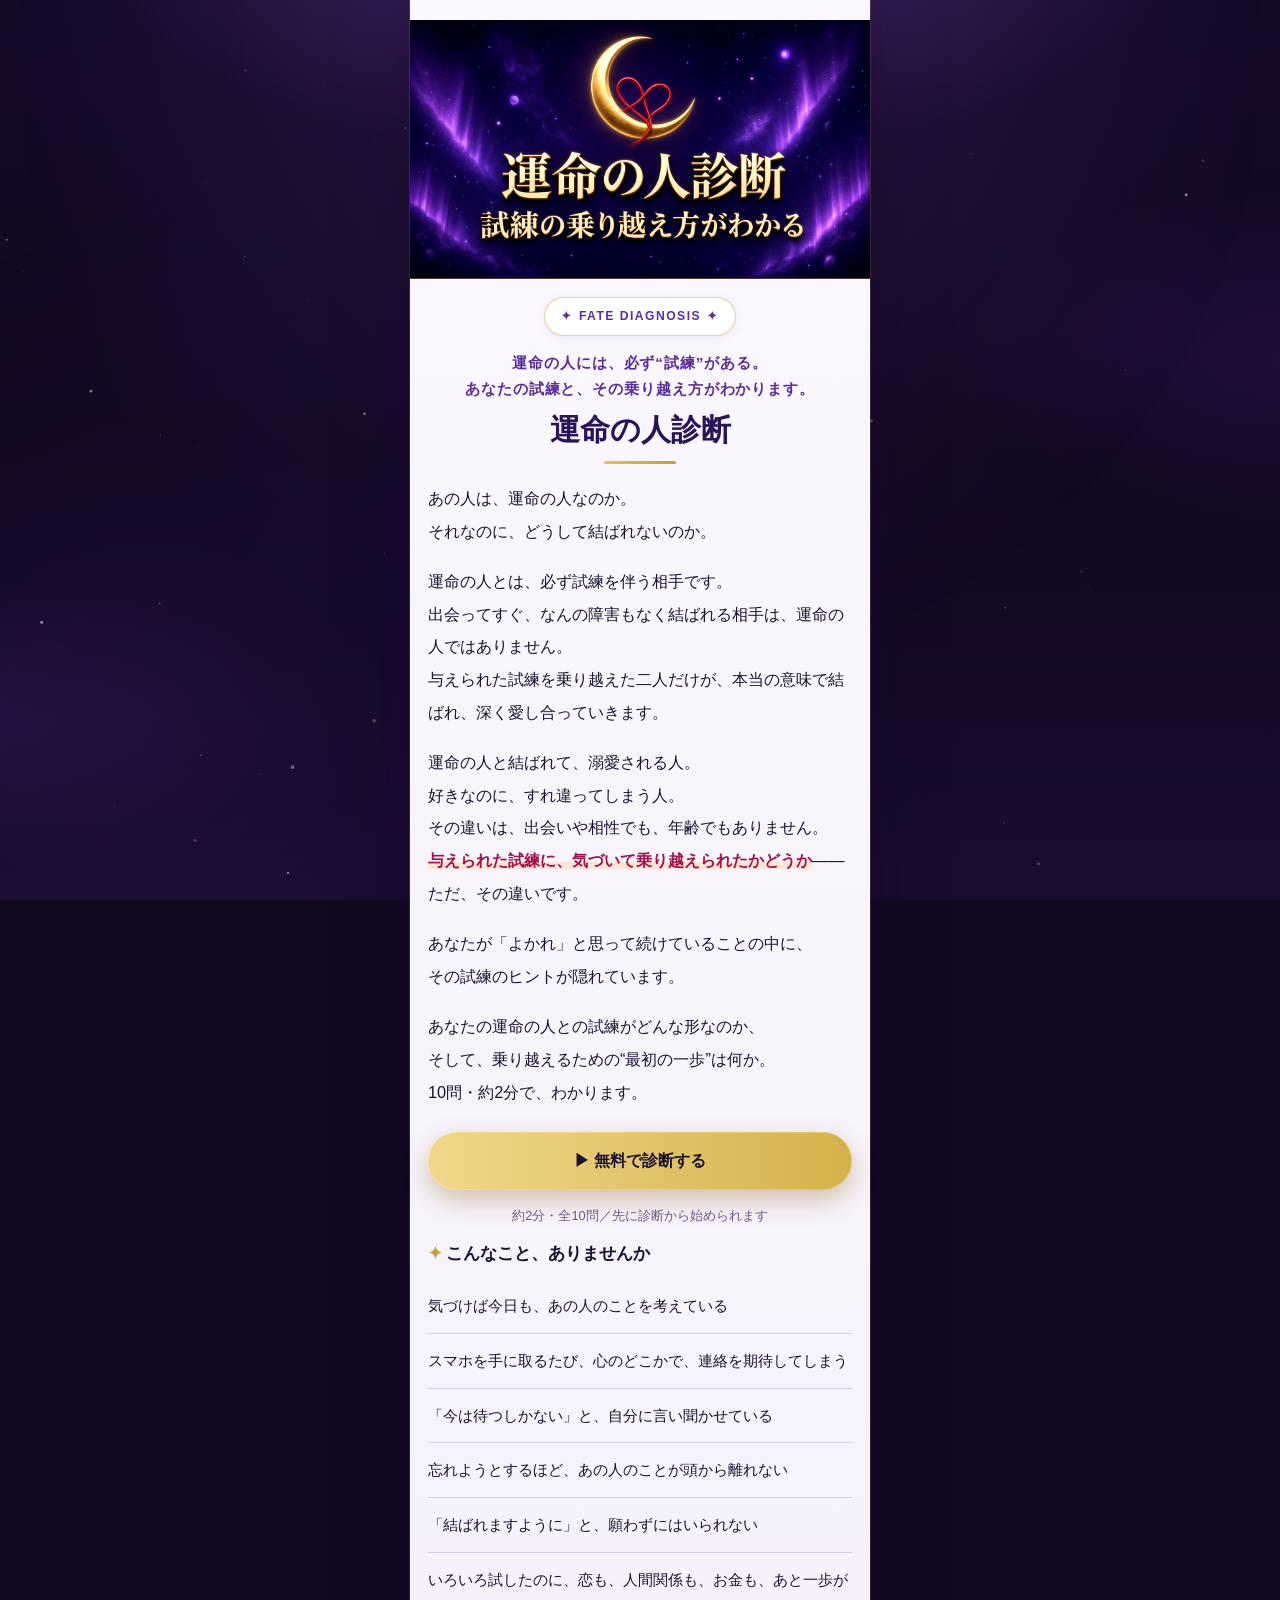
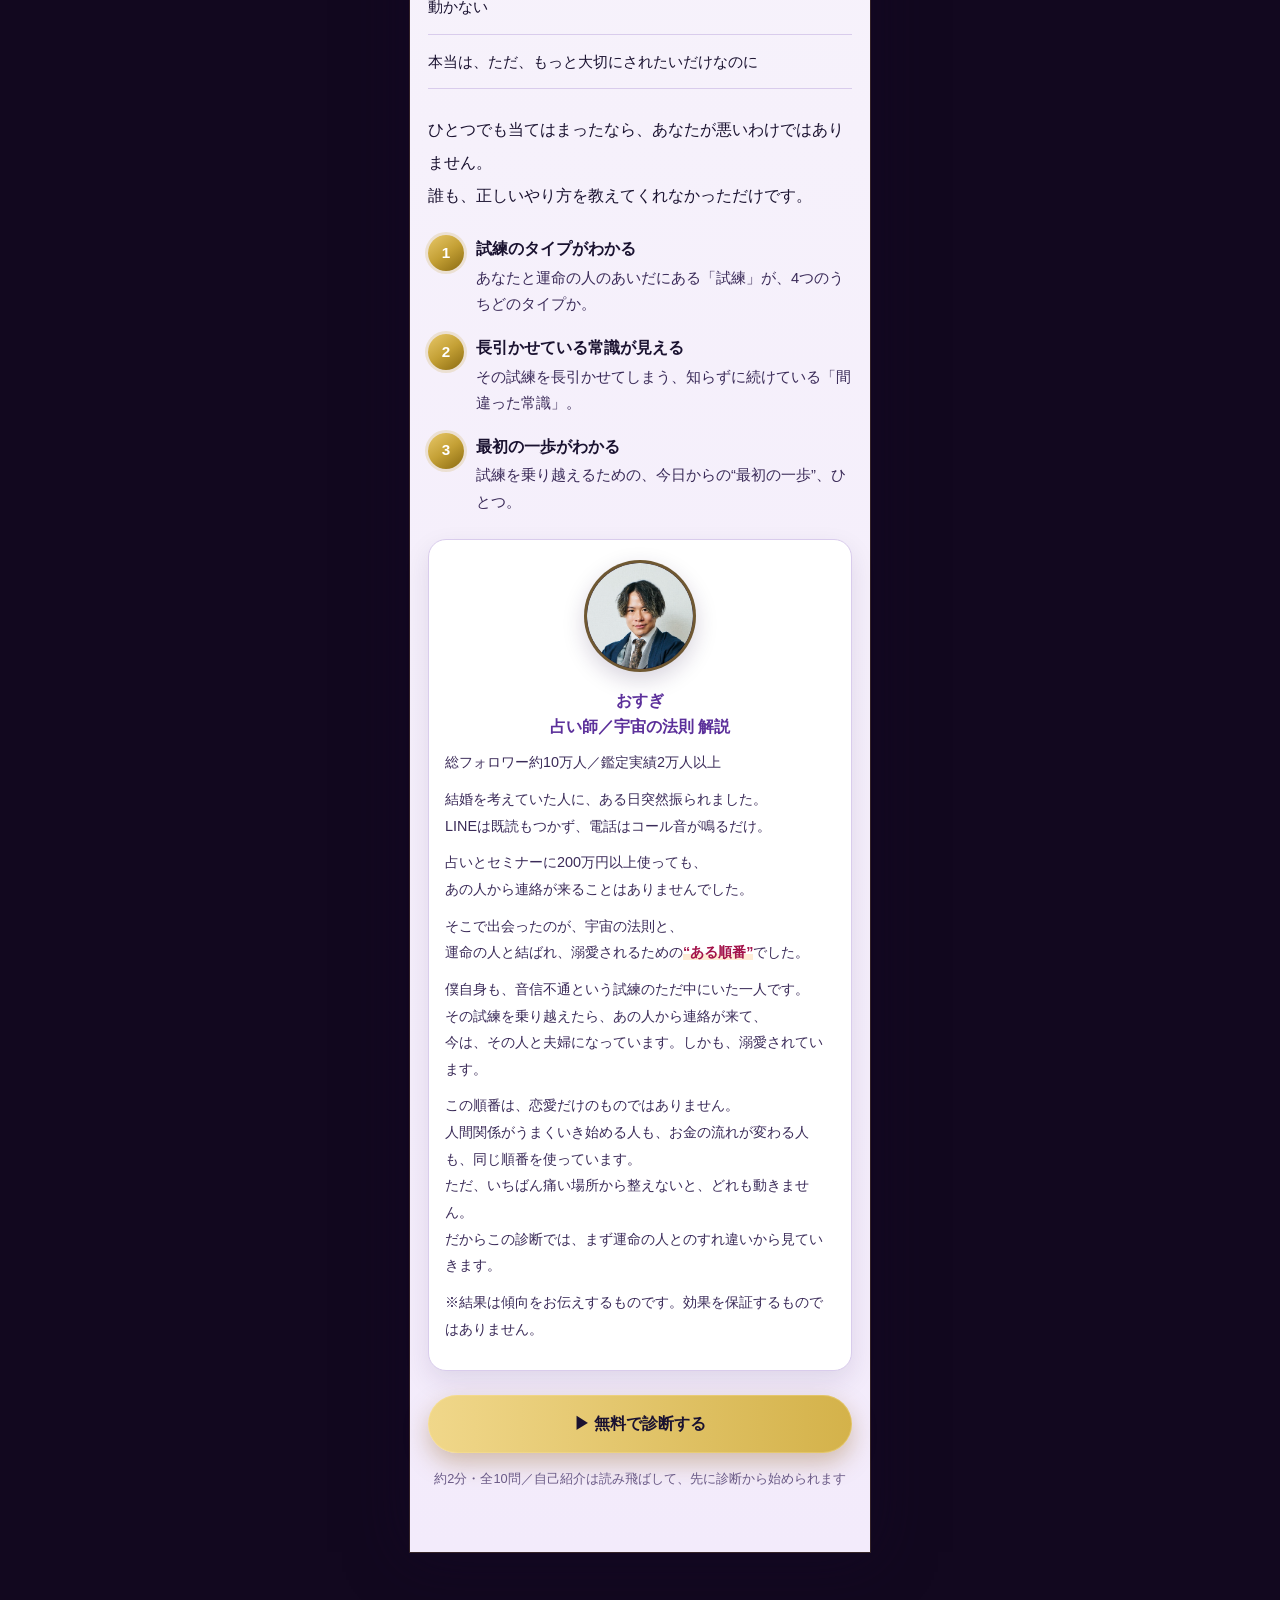
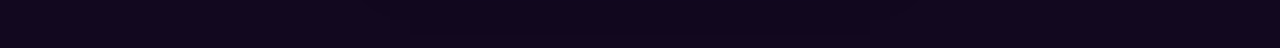
==== index.html @ 31a565cb "Add files via upload" ====
<!DOCTYPE html>
<html lang="ja">
<head>
<meta charset="UTF-8">
<meta name="viewport" content="width=device-width, initial-scale=1.0, viewport-fit=cover">
<title>運命の人診断｜おすぎ</title>
<meta name="description" content="運命の人には、必ず試練がある。あなたの試練と、その乗り越え方が、10問・約2分でわかります。">
<meta property="og:title" content="運命の人診断｜おすぎ">
<meta property="og:description" content="運命の人には、必ず試練がある。あなたの試練と、その乗り越え方がわかります。">
<link rel="stylesheet" href="result.css?v=20261012">
</head>
<body>
<canvas id="cosmicCanvas" aria-hidden="true"></canvas>
<div class="app">

  <section id="intro" class="screen active">
    <div class="hero">
      <img src="images/head_diagnosis.jpg?v=20261012" alt="運命の人診断" width="1280" height="720">
    </div>
    <div class="head-badge"><span>✦</span>FATE DIAGNOSIS<span>✦</span></div>
    <p class="catch">運命の人には、必ず“試練”がある。<br>あなたの試練と、その乗り越え方がわかります。</p>
    <h1>運命の人診断</h1>
    <div class="head-underline"></div>
    <div class="lead">
      <p>あの人は、運命の人なのか。<br>それなのに、どうして結ばれないのか。</p>
      <p>運命の人とは、必ず試練を伴う相手です。<br>出会ってすぐ、なんの障害もなく結ばれる相手は、運命の人ではありません。<br>与えられた試練を乗り越えた二人だけが、本当の意味で結ばれ、深く愛し合っていきます。</p>
      <p>運命の人と結ばれて、溺愛される人。<br>好きなのに、すれ違ってしまう人。<br>その違いは、出会いや相性でも、年齢でもありません。<br><strong>与えられた試練に、気づいて乗り越えられたかどうか</strong>——ただ、その違いです。</p>
      <p>あなたが「よかれ」と思って続けていることの中に、<br>その試練のヒントが隠れています。</p>
      <p>あなたの運命の人との試練がどんな形なのか、<br>そして、乗り越えるための“最初の一歩”は何か。<br>10問・約2分で、わかります。</p>
    </div>

    <button class="primary-btn" id="startBtnTop">▶ 無料で診断する</button>
    <p class="subnote">約2分・全10問／先に診断から始められます</p>

    <h2 class="section-title">こんなこと、ありませんか</h2>
    <ul class="empathy-list">
      <li>気づけば今日も、あの人のことを考えている</li>
      <li>スマホを手に取るたび、心のどこかで、連絡を期待してしまう</li>
      <li>「今は待つしかない」と、自分に言い聞かせている</li>
      <li>忘れようとするほど、あの人のことが頭から離れない</li>
      <li>「結ばれますように」と、願わずにはいられない</li>
      <li>いろいろ試したのに、恋も、人間関係も、お金も、あと一歩が動かない</li>
      <li>本当は、ただ、もっと大切にされたいだけなのに</li>
    </ul>
    <div class="lead">
      <p>ひとつでも当てはまったなら、あなたが悪いわけではありません。<br>誰も、正しいやり方を教えてくれなかっただけです。</p>
    </div>

    <ul class="reason-list">
      <li class="reason-item">
        <div class="reason-num">1</div>
        <div>
          <h3>試練のタイプがわかる</h3>
          <p>あなたと運命の人のあいだにある「試練」が、4つのうちどのタイプか。</p>
        </div>
      </li>
      <li class="reason-item">
        <div class="reason-num">2</div>
        <div>
          <h3>長引かせている常識が見える</h3>
          <p>その試練を長引かせてしまう、知らずに続けている「間違った常識」。</p>
        </div>
      </li>
      <li class="reason-item">
        <div class="reason-num">3</div>
        <div>
          <h3>最初の一歩がわかる</h3>
          <p>試練を乗り越えるための、今日からの“最初の一歩”、ひとつ。</p>
        </div>
      </li>
    </ul>

    <div class="teacher-box">
      <div class="teacher-photo-sm">
        <img src="images/teacher-osugi.png" alt="おすぎ" width="112" height="112">
      </div>
      <h3>おすぎ<br>占い師／宇宙の法則 解説</h3>
      <p>総フォロワー約10万人／鑑定実績2万人以上</p>
      <p>結婚を考えていた人に、ある日突然振られました。<br>LINEは既読もつかず、電話はコール音が鳴るだけ。</p>
      <p>占いとセミナーに200万円以上使っても、<br>あの人から連絡が来ることはありませんでした。</p>
      <p>そこで出会ったのが、宇宙の法則と、<br>運命の人と結ばれ、溺愛されるための<strong>“ある順番”</strong>でした。</p>
      <p>僕自身も、音信不通という試練のただ中にいた一人です。<br>その試練を乗り越えたら、あの人から連絡が来て、<br>今は、その人と夫婦になっています。しかも、溺愛されています。</p>
      <p>この順番は、恋愛だけのものではありません。<br>人間関係がうまくいき始める人も、お金の流れが変わる人も、同じ順番を使っています。<br>ただ、いちばん痛い場所から整えないと、どれも動きません。<br>だからこの診断では、まず運命の人とのすれ違いから見ていきます。</p>
      <p class="note-line">※結果は傾向をお伝えするものです。効果を保証するものではありません。</p>
    </div>

    <button class="primary-btn" id="startBtn">▶ 無料で診断する</button>
    <p class="subnote">約2分・全10問／自己紹介は読み飛ばして、先に診断から始められます</p>
  </section>

  <section id="quiz" class="screen">
    <div class="topbar">
      <span id="qCount">1〜5問目 / 全10問</span>
      <span id="qPct">50%</span>
    </div>
    <div class="bar"><span id="qBar"></span></div>
    <div id="pageQuestions"></div>
    <button class="primary-btn" id="nextBtn" disabled>次へ</button>
  </section>

  <section id="analyze" class="screen">
    <div class="spinner"></div>
    <h2>あなたの試練を視ています…</h2>
    <p>運命の人との乗り越え方を、準備しています</p>
  </section>
</div>

<script src="cosmic.js?v=20261012"></script>
<script>
const PAGE_SIZE = 5;
const QUESTIONS = [
  {
    text: "あの人との今の状況に、いちばん近いのは？",
    choices: [
      { label: "連絡が途切れていて、向こうからの連絡を待っている", type: "A" },
      { label: "忘れようとしているのに、気づくとあの人のことを考えている", type: "B" },
      { label: "「結ばれますように」と、毎日願っている", type: "C" },
      { label: "いろんな方法を試しているのに、何も変わらない", type: "D" }
    ]
  },
  {
    text: "占いや相談で、言われたことがあるのは？",
    choices: [
      { label: "「今は待つ時期です」", type: "A" },
      { label: "「執着を手放せば、戻ってきます」", type: "B" },
      { label: "「強く願えば、叶います」", type: "C" },
      { label: "「正しい方法さえ見つかれば、叶いますよ」", type: "D" }
    ]
  },
  {
    text: "あの人のことで、ついやってしまうのは？",
    choices: [
      { label: "トーク画面を開いて、新しいメッセージがないか確かめる", type: "A" },
      { label: "写真やトーク履歴を消そうとして、結局消せない", type: "B" },
      { label: "寝る前に、あの人と結ばれる場面を何度も思い浮かべる", type: "C" },
      { label: "「復縁 方法」「引き寄せ 叶った」などを検索する", type: "D" }
    ]
  },
  {
    text: "これまで、いちばん続けてきたことは？",
    choices: [
      { label: "あの人を信じて、待つこと", type: "A" },
      { label: "考えないように、前向きでいようとすること", type: "B" },
      { label: "願いの言葉を、唱えたり書いたりすること", type: "C" },
      { label: "本や動画、講座、占いで学ぶこと", type: "D" }
    ]
  },
  {
    text: "不安になったとき、どうしますか？",
    choices: [
      { label: "「いつか戻ってくる」と、自分に言い聞かせる", type: "A" },
      { label: "「不安になると波動が下がる」と、不安を打ち消そうとする", type: "B" },
      { label: "いつもより多く、願いの言葉を唱える", type: "C" },
      { label: "新しい占い師や、新しい方法を探す", type: "D" }
    ]
  },
  {
    text: "「あの人に連絡してみようかな」と思ったとき、近いのは？",
    choices: [
      { label: "「今じゃないかも」と、様子を見る", type: "A" },
      { label: "「期待するとまた落ち込む」と、考えないようにする", type: "B" },
      { label: "「これはサインだ」と思って、願いを強める", type: "C" },
      { label: "「本当に送っていいのか」を、調べてから決めようとする", type: "D" }
    ]
  },
  {
    text: "願いを言葉にするとしたら、近いのは？",
    choices: [
      { label: "「いつか戻ってきてくれますように」", type: "A" },
      { label: "「あの人がいなくても、幸せになれますように」", type: "B" },
      { label: "「あの人と結ばれますように」", type: "C" },
      { label: "「正しい方法が見つかりますように」", type: "D" }
    ]
  },
  {
    text: "友だちに話すと、言われそうなことは？",
    choices: [
      { label: "「いい歳なんだから、いつまで待つの？」", type: "A" },
      { label: "「いい歳なんだから、前を向きなよ」", type: "B" },
      { label: "「願うだけじゃなくて、何かしたら？」", type: "C" },
      { label: "「詳しすぎる。もう先生になれるよ」", type: "D" }
    ]
  },
  {
    text: "これまでにかけたお金や時間で、近いのは？",
    choices: [
      { label: "ほとんど使っていない。待つだけだった", type: "A" },
      { label: "気をまぎらわすために、予定や趣味を増やした", type: "B" },
      { label: "お守りや待ち受け、願いが叶うグッズにお金を使った", type: "C" },
      { label: "占いや講座に、合計で何万円も、何十万も使った", type: "D" }
    ]
  },
  {
    text: "今いちばんつらいのは？（同じ数のときは、これで決まります）",
    choices: [
      { label: "いつまで待てばいいのか、わからない", type: "A" },
      { label: "忘れたいのに、忘れられない", type: "B" },
      { label: "こんなに願っているのに、届かない", type: "C" },
      { label: "こんなに学んだのに、変わらない", type: "D" }
    ]
  }
];

const answers = new Array(QUESTIONS.length).fill(null);
let page = 0;

const screens = {
  intro: document.getElementById("intro"),
  quiz: document.getElementById("quiz"),
  analyze: document.getElementById("analyze")
};

function show(name) {
  Object.values(screens).forEach((el) => el.classList.remove("active"));
  screens[name].classList.add("active");
  window.scrollTo({ top: 0, behavior: "smooth" });
}

function startQuiz() {
  page = 0;
  answers.fill(null);
  show("quiz");
  renderPage();
}

document.getElementById("startBtn").addEventListener("click", startQuiz);
document.getElementById("startBtnTop").addEventListener("click", startQuiz);

function pageRange() {
  const start = page * PAGE_SIZE;
  const end = Math.min(start + PAGE_SIZE, QUESTIONS.length);
  return { start, end };
}

function renderPage() {
  const { start, end } = pageRange();
  const total = QUESTIONS.length;
  document.getElementById("qCount").textContent = `${start + 1}〜${end}問目 / 全${total}問`;
  document.getElementById("qPct").textContent = `${Math.round((end / total) * 100)}%`;
  document.getElementById("qBar").style.width = `${(end / total) * 100}%`;

  const wrap = document.getElementById("pageQuestions");
  wrap.innerHTML = "";
  for (let i = start; i < end; i++) {
    const q = QUESTIONS[i];
    const card = document.createElement("div");
    card.className = "q-card";
    card.innerHTML = `
      <div class="q-label">Q${i + 1}</div>
      <div class="q-text">${q.text}</div>
      <div class="choices"></div>
    `;
    const choices = card.querySelector(".choices");
    q.choices.forEach((c, idx) => {
      const btn = document.createElement("button");
      btn.type = "button";
      btn.className = "choice" + (answers[i] === idx ? " selected" : "");
      btn.textContent = c.label;
      btn.addEventListener("click", () => {
        answers[i] = idx;
        choices.querySelectorAll(".choice").forEach((b) => b.classList.remove("selected"));
        btn.classList.add("selected");
        updateNextBtn();
      });
      choices.appendChild(btn);
    });
    wrap.appendChild(card);
  }
  const remaining = total - end;
  document.getElementById("nextBtn").textContent =
    remaining <= 0 ? "▶ 結果を見る" : `次へ（残り${remaining}問）`;
  updateNextBtn();
}

function updateNextBtn() {
  const { start, end } = pageRange();
  document.getElementById("nextBtn").disabled = !answers.slice(start, end).every((v) => v !== null);
}

document.getElementById("nextBtn").addEventListener("click", () => {
  const { end } = pageRange();
  if (end >= QUESTIONS.length) {
    show("analyze");
    setTimeout(goToTypePage, 1400);
  } else {
    page += 1;
    renderPage();
    window.scrollTo({ top: 0, behavior: "smooth" });
  }
});

function goToTypePage() {
  const scores = { A: 0, B: 0, C: 0, D: 0 };
  QUESTIONS.forEach((q, i) => {
    const choice = q.choices[answers[i]];
    if (choice) scores[choice.type] += 1;
  });
  const order = ["A", "B", "C", "D"];
  const max = Math.max(scores.A, scores.B, scores.C, scores.D);
  const tops = order.filter((type) => scores[type] === max);
  const q10 = QUESTIONS[9].choices[answers[9]];
  const key = tops.length === 1 ? tops[0] : (q10 && tops.indexOf(q10.type) >= 0 ? q10.type : tops[0]);

  try {
    sessionStorage.setItem("unmeiScores", JSON.stringify(scores));
    sessionStorage.setItem("unmeiType", key);
  } catch (e) {}

  const scoreParam = order.map((type) => scores[type]).join(",");
  location.href = "type.html?id=" + key + "&s=" + encodeURIComponent(scoreParam);
}
</script>
</body>
</html>
---- result.css ----
:root {
  --ink: #1a1230;
  --ink-soft: #3a2a58;
  --muted: #6a5a86;
  --cream: #f7f3fb;
  --cream-deep: #efe6f8;
  --line: #d9ccec;
  --gold: #c4a035;
  --gold-bright: #e0c05a;
  --moon: #5b2f9a;
  --accent: #a3124a;
  --card: #ffffff;
  --outer: #12081f;
  --purple: #6b3fa0;
}
* { box-sizing: border-box; }
html { scroll-behavior: smooth; }
body {
  margin: 0;
  font-family: "Hiragino Sans", "Hiragino Kaku Gothic ProN", "Noto Sans JP", sans-serif;
  color: var(--ink);
  padding-bottom: 96px;
  -webkit-font-smoothing: antialiased;
  line-height: 1.9;
  background: var(--outer);
  position: relative;
  overflow-x: hidden;
}
#cosmicCanvas {
  position: fixed;
  inset: 0;
  width: 100%;
  height: 100%;
  z-index: 0;
  pointer-events: none;
  opacity: .7;
}
body::before {
  content: "";
  position: fixed;
  inset: 0;
  z-index: 0;
  pointer-events: none;
  background:
    radial-gradient(ellipse 70% 42% at 50% -8%, rgba(130, 70, 200, .38), transparent 62%),
    radial-gradient(ellipse 42% 32% at 100% 40%, rgba(80, 30, 140, .22), transparent 60%),
    radial-gradient(ellipse 40% 28% at 0% 80%, rgba(100, 50, 170, .16), transparent 55%),
    linear-gradient(180deg, #160a28 0%, #12081f 50%, #1a0c2e 100%);
}
.page, .app {
  position: relative;
  z-index: 1;
  max-width: 460px;
  margin: 0 auto;
  min-height: 100vh;
  background:
    linear-gradient(180deg, #fcf8ff 0%, var(--cream) 40%, #f3ebfb 100%);
  box-shadow:
    0 0 0 1px rgba(180, 140, 70, .22),
    0 0 56px rgba(20, 8, 40, .55);
}
.page { padding-bottom: 40px; }
.page::before {
  content: "";
  pointer-events: none;
  position: absolute;
  inset: 0;
  background:
    radial-gradient(ellipse 55% 16% at 50% 0%, rgba(212, 170, 80, .08), transparent 70%),
    radial-gradient(ellipse 40% 16% at 88% 100%, rgba(120, 70, 190, .07), transparent 70%);
  z-index: 0;
}
.page > * { position: relative; z-index: 1; }

.cover {
  width: 100%;
  aspect-ratio: 16 / 9;
  overflow: hidden;
  background: #1a1030;
  position: relative;
}
.cover::after {
  content: "";
  position: absolute;
  left: 0; right: 0; bottom: 0;
  height: 28%;
  background: linear-gradient(180deg, transparent, rgba(247, 243, 251, .96));
  pointer-events: none;
}
.cover img {
  width: 100%;
  height: 100%;
  object-fit: cover;
  display: block;
  filter: contrast(1.08) saturate(1.08) brightness(1.04);
}

.sec {
  margin: 0;
  padding: 32px 22px 22px;
}
.sec + .sec { border-top: 1px solid var(--line); }
.sec-result {
  background: linear-gradient(180deg, #f3e8ff 0%, #fcf8ff 70%);
  padding-top: 22px;
}
.sec-break {
  background: linear-gradient(90deg, #fff0f4 0%, #fcf8ff 36%);
  border-left: 4px solid #c44a6a;
  padding-left: 18px;
}
.sec-missing {
  background: linear-gradient(90deg, #efe6ff 0%, #fcf8ff 36%);
  border-left: 4px solid #7a4cb8;
  padding-left: 18px;
}
.sec-video {
  background: linear-gradient(180deg, #2a1848, #1a1034);
  color: #fff8ee;
  border-top: none;
}
.sec-video .sec-head h2,
.sec-video .rich .para,
.sec-video .bullet-list li { color: #fff8ee; }
.sec-video .sec-kicker { color: var(--gold-bright); }
.sec-video .rich .hl {
  color: #ffe08a;
  background: linear-gradient(180deg, transparent 62%, rgba(180, 80, 160, .45) 62%);
}
.sec-story {
  background: linear-gradient(180deg, #fffdf9 0%, #f7f0ff 100%);
}
.sec-final {
  text-align: center;
  padding-bottom: 48px;
}

.sec-head {
  display: flex;
  gap: 12px;
  align-items: flex-start;
  margin-bottom: 16px;
}
.sec-ico {
  width: 36px;
  height: 36px;
  border-radius: 50%;
  display: grid;
  place-items: center;
  background: linear-gradient(145deg, #e8c86a 0%, #c4a035 45%, #8a6a10 100%);
  color: #fff;
  font-size: .85rem;
  font-weight: 800;
  flex-shrink: 0;
  box-shadow: 0 0 0 3px rgba(196, 160, 53, .2), 0 4px 12px rgba(80, 30, 120, .18);
}
.ico-warn {
  background: linear-gradient(145deg, #f0a0b0, #c44a6a 50%, #8a2840);
}
.sec-video .sec-ico {
  background: linear-gradient(145deg, #e8c86a, #c4a035 50%, #8a6a10);
}
.sec-kicker {
  display: block;
  font-size: .68rem;
  letter-spacing: .18em;
  color: var(--gold);
  font-weight: 800;
  margin-bottom: 5px;
}
.sec-head h2 {
  margin: 0;
  font-family: "Hiragino Mincho ProN", "Hiragino Mincho Pro", "Yu Mincho", "Noto Serif JP", serif;
  font-size: 1.18rem;
  line-height: 1.55;
  font-weight: 700;
  color: var(--ink);
}

.result-badge {
  display: inline-flex;
  align-items: center;
  gap: 6px;
  padding: 7px 14px;
  border-radius: 999px;
  background: #fff;
  border: 1px solid rgba(196, 160, 53, .4);
  color: var(--moon);
  font-size: .76rem;
  font-weight: 800;
  margin: 0 0 14px;
  box-shadow: 0 2px 10px rgba(80, 40, 120, .08);
}
.type-title {
  margin: 0 0 12px;
  font-family: "Hiragino Mincho ProN", "Hiragino Mincho Pro", "Yu Mincho", "Noto Serif JP", serif;
  font-size: 1.62rem;
  line-height: 1.4;
  font-weight: 700;
  color: #2a1458;
}
.type-sub {
  margin: 0 0 16px;
  font-size: 1rem;
  line-height: 1.9;
  color: var(--ink-soft);
  font-weight: 600;
}
.keywords {
  display: flex;
  flex-wrap: wrap;
  gap: 8px;
  margin: 0 0 18px;
}
.keyword-chip {
  display: inline-block;
  padding: 7px 12px;
  border-radius: 999px;
  background: #fff;
  border: 1px solid var(--line);
  color: var(--moon);
  font-size: .8rem;
  font-weight: 700;
}

.rich .para {
  margin: 0 0 1.15em;
  font-size: 1.05rem;
  line-height: 2.1;
  color: var(--ink);
  letter-spacing: .03em;
  font-weight: 500;
}
.rich .para:last-child { margin-bottom: 0; }
.rich .para-gap { height: .8em; }
.rich .hl {
  color: var(--accent);
  font-weight: 800;
  background: linear-gradient(180deg, transparent 62%, rgba(255, 210, 160, .6) 62%);
  padding: 0 .05em;
}

.hl-art {
  margin: 0.7em 0 1.35em;
  border-radius: 14px;
  overflow: hidden;
  box-shadow:
    0 0 0 1px rgba(196, 160, 53, .42),
    0 12px 28px rgba(20, 8, 40, .24);
  background: #160a28;
}
.hl-art-img {
  display: block;
  width: 100%;
  height: auto;
  vertical-align: top;
  filter: contrast(1.06) brightness(1.03);
}
.hl-art-inner {
  position: relative;
  padding: 24px 16px 22px;
  text-align: center;
  background: linear-gradient(180deg, #2a1650, #160a28);
}
.hl-art-text {
  display: grid;
  gap: .45em;
  justify-items: center;
}
.hl-art-text span {
  display: inline-block;
  max-width: 100%;
  font-family: "Hiragino Mincho ProN", "Yu Mincho", serif;
  font-size: clamp(1.05rem, 4.4vw, 1.24rem);
  font-weight: 700;
  letter-spacing: .05em;
  line-height: 1.55;
  color: #fff8e7;
  text-shadow: 0 0 2px #1a0a30, 0 2px 0 #1a0a30, 0 0 14px rgba(255, 200, 80, .45);
}

.bullet-list {
  margin: 0 0 1.2em;
  padding: 0 0 0 1.15em;
}
.bullet-list li {
  margin: 0 0 .8em;
  font-size: .98rem;
  line-height: 1.95;
  color: var(--ink);
}
.note-line {
  margin: 14px 0 0;
  font-size: .8rem;
  line-height: 1.75;
  color: var(--muted);
}
.sec-video .note-line { color: #d4c4e8; }

.story-card {
  margin: 0 0 8px;
  padding: 16px 14px;
  border-radius: 16px;
  background: #fff;
  border: 1px solid var(--line);
  box-shadow: 0 6px 18px rgba(40, 16, 70, .07);
}
.story-meta {
  margin: 10px 0 0;
  font-size: .78rem;
  line-height: 1.7;
  color: var(--muted);
}

.section-banner {
  display: block;
  margin: 0 0 18px;
  border-radius: 14px;
  overflow: hidden;
  box-shadow: 0 8px 22px rgba(20, 8, 40, .28);
  border: 1px solid rgba(196, 160, 53, .35);
}
.section-banner img {
  width: 100%;
  height: auto;
  display: block;
  background: #1a1030;
}

.teacher { text-align: center; }
.teacher-photo, .teacher-photo-sm {
  margin: 0 auto 16px;
  border-radius: 50%;
  overflow: hidden;
  border: 3px solid rgba(196, 160, 53, .5);
  box-shadow: 0 8px 22px rgba(40, 16, 70, .18);
  background: #1a1030;
}
.teacher-photo { width: 132px; height: 132px; }
.teacher-photo-sm { width: 112px; height: 112px; }
.teacher-photo img, .teacher-photo-sm img {
  width: 100%;
  height: 100%;
  object-fit: cover;
  display: block;
}
.teacher-name {
  margin: 0 0 4px;
  font-family: "Hiragino Mincho ProN", "Yu Mincho", serif;
  font-size: 1.18rem;
  font-weight: 700;
}
.teacher-role {
  margin: 0 0 14px;
  font-size: .88rem;
  font-weight: 700;
  color: var(--moon);
}
.teacher .rich { text-align: left; }

.primary-btn {
  display: block;
  width: 100%;
  text-align: center;
  text-decoration: none;
  border: none;
  border-radius: 999px;
  padding: 18px 16px;
  font-size: 1.02rem;
  font-weight: 800;
  color: #1a1230;
  background: linear-gradient(90deg, #f0d78a, #d4b24a 50%, #b89020);
  background-size: 200% 100%;
  box-shadow: 0 10px 24px rgba(140, 90, 20, .34), 0 0 0 1px rgba(255, 230, 160, .3) inset;
  cursor: pointer;
  transition: transform .2s ease, box-shadow .2s ease;
  animation: btn-zoom 1.8s ease-in-out infinite, btn-shine 4s ease-in-out infinite;
}
.primary-btn:hover {
  transform: scale(1.03);
  animation-play-state: paused;
}
.primary-btn-lg { padding: 20px 16px; font-size: 1.06rem; }
.primary-btn:disabled { opacity: .45; cursor: not-allowed; animation: none; }
@keyframes btn-zoom {
  0%, 100% { transform: scale(1); }
  50% {
    transform: scale(1.03);
    box-shadow: 0 12px 28px rgba(140, 90, 20, .42), 0 0 0 5px rgba(212, 160, 23, .14);
  }
}
@keyframes btn-shine {
  0%, 100% { background-position: 0% 50%; }
  50% { background-position: 100% 50%; }
}
.btn-note {
  margin: 12px 0 0;
  text-align: center;
  font-size: .8rem;
  color: var(--muted);
  line-height: 1.65;
}
.sec-video .btn-note { color: #e8d9b0; }
.ghost-btn {
  display: inline-block;
  margin-top: 18px;
  color: var(--moon);
  font-size: .9rem;
  text-decoration: none;
  font-weight: 700;
}

.sticky-cta {
  position: fixed;
  left: 0;
  right: 0;
  bottom: 0;
  padding: 12px 16px calc(12px + env(safe-area-inset-bottom));
  background: rgba(18, 8, 31, .92);
  backdrop-filter: blur(12px);
  transform: translateY(110%);
  transition: transform .35s cubic-bezier(.22, 1, .36, 1);
  z-index: 40;
  box-shadow: 0 -8px 24px rgba(10, 5, 20, .45);
}
.sticky-cta.is-on { transform: translateY(0); }
.sticky-cta .primary-btn {
  max-width: 460px;
  margin: 0 auto;
}

/* intro / quiz */
.app { padding: 0 18px 48px; }
.screen { display: none; animation: fadeIn .35s ease; }
.screen.active { display: block; }
@keyframes fadeIn {
  from { opacity: 0; transform: translateY(8px); }
  to { opacity: 1; transform: translateY(0); }
}
#intro { text-align: center; padding-top: 20px; }
.hero {
  width: calc(100% + 36px);
  margin: 0 -18px 18px;
  aspect-ratio: 16 / 9;
  overflow: hidden;
  background: #1a1030;
  border-bottom: 1px solid rgba(196, 160, 53, .28);
}
.hero img {
  width: 100%;
  height: 100%;
  object-fit: cover;
  display: block;
  filter: contrast(1.08) saturate(1.06) brightness(1.05);
}
.head-badge {
  display: inline-flex;
  align-items: center;
  gap: 6px;
  padding: 7px 16px;
  border-radius: 999px;
  background: #fff;
  border: 1px solid rgba(196, 160, 53, .45);
  box-shadow: 0 2px 10px rgba(80, 40, 120, .08);
  font-size: .76rem;
  font-weight: 800;
  letter-spacing: .12em;
  color: var(--moon);
  margin-bottom: 14px;
}
.catch {
  margin: 0 0 8px;
  font-size: .95rem;
  font-weight: 700;
  letter-spacing: .06em;
  color: var(--moon);
  line-height: 1.7;
}
#intro h1, .intro-title {
  font-family: "Hiragino Mincho ProN", "Yu Mincho", "Noto Serif JP", serif;
  font-size: 1.85rem;
  line-height: 1.4;
  margin: 0 0 10px;
  font-weight: 700;
  color: #2a1458;
}
.head-underline {
  width: 72px;
  height: 3px;
  margin: 0 auto 18px;
  border-radius: 999px;
  background: linear-gradient(90deg, #e0c05a, #c4a035);
}
.lead { margin: 0 0 24px; text-align: left; }
.lead p {
  color: var(--ink);
  font-size: 1.02rem;
  line-height: 2;
  margin: 0 0 1.1em;
  font-weight: 500;
}
.lead p:last-child { margin-bottom: 0; }
.lead strong, .teacher-box strong {
  color: var(--accent);
  font-weight: 800;
  background: linear-gradient(180deg, transparent 62%, rgba(255, 220, 180, .55) 62%);
}
.section-title {
  margin: 0 0 12px;
  font-family: "Hiragino Mincho ProN", "Yu Mincho", serif;
  font-size: 1.08rem;
  font-weight: 700;
  line-height: 1.5;
  color: var(--ink);
  text-align: left;
}
.section-title::before { content: "✦ "; color: var(--gold); }
.empathy-list {
  margin: 0 0 24px;
  padding: 0;
  list-style: none;
  text-align: left;
}
.empathy-list li {
  padding: 13px 0;
  border-bottom: 1px solid var(--line);
  font-size: .96rem;
  line-height: 1.8;
  color: var(--ink);
}
.reason-list { text-align: left; margin: 0 0 24px; padding: 0; }
.reason-item {
  list-style: none;
  display: grid;
  grid-template-columns: 36px 1fr;
  gap: 12px;
  margin-bottom: 16px;
}
.reason-item h3 { margin: 2px 0 4px; font-size: 1.02rem; line-height: 1.45; color: var(--ink); }
.reason-item p { margin: 0; font-size: .92rem; line-height: 1.8; color: var(--ink-soft); }
.reason-num {
  width: 36px;
  height: 36px;
  border-radius: 50%;
  display: grid;
  place-items: center;
  font-size: .95rem;
  font-weight: 800;
  color: #fff;
  background: linear-gradient(145deg, #e8c86a, #c4a035 50%, #8a6a10);
  box-shadow: 0 0 0 3px rgba(196, 160, 53, .2);
}
.teacher-box {
  margin: 0 0 24px;
  padding: 20px 16px 18px;
  border-radius: 18px;
  background: #fff;
  border: 1px solid var(--line);
  box-shadow: 0 10px 26px rgba(40, 16, 70, .1);
  text-align: left;
}
.teacher-box h3 {
  margin: 0 0 10px;
  font-size: 1rem;
  line-height: 1.6;
  color: var(--moon);
  text-align: center;
  font-family: "Hiragino Mincho ProN", "Yu Mincho", serif;
}
.teacher-box p {
  margin: 0 0 10px;
  font-size: .9rem;
  line-height: 1.85;
  color: var(--ink-soft);
}
.subnote { margin-top: 14px; font-size: .8rem; color: var(--muted); }

#quiz { padding-top: 24px; }
.topbar {
  display: flex;
  justify-content: space-between;
  margin-bottom: 10px;
  font-size: .82rem;
  color: var(--muted);
  font-weight: 600;
}
.bar {
  height: 7px;
  background: #e8def4;
  border-radius: 999px;
  overflow: hidden;
  margin-bottom: 24px;
}
.bar > span {
  display: block;
  height: 100%;
  width: 0%;
  background: linear-gradient(90deg, #9b6ad4, #6b3fa0);
  transition: width .25s ease;
}
.q-card {
  background: var(--card);
  border-radius: 18px;
  padding: 18px 16px;
  box-shadow: 0 10px 26px rgba(40, 16, 70, .1);
  margin-bottom: 12px;
  border: 1px solid var(--line);
}
.q-label { color: var(--gold); font-size: .74rem; font-weight: 800; letter-spacing: .1em; margin-bottom: 8px; }
.q-text { font-size: 1.05rem; font-weight: 700; line-height: 1.65; text-align: left; color: var(--ink); }
.choices { margin-top: 12px; display: grid; gap: 8px; }
.choice {
  width: 100%;
  text-align: left;
  border: 1.5px solid var(--line);
  background: #fff;
  border-radius: 14px;
  padding: 13px 14px;
  font-size: .94rem;
  line-height: 1.55;
  color: var(--ink);
  cursor: pointer;
}
.choice.selected {
  border-color: var(--purple);
  background: #f4ecff;
  box-shadow: 0 0 0 2px rgba(107, 63, 160, .16);
}
#analyze { text-align: center; padding-top: 120px; }
.spinner {
  width: 64px;
  height: 64px;
  margin: 0 auto 24px;
  border-radius: 50%;
  border: 4px solid #e8def4;
  border-top-color: var(--gold);
  animation: spin .8s linear infinite;
}
@keyframes spin { to { transform: rotate(360deg); } }
#analyze h2 {
  font-family: "Hiragino Mincho ProN", "Yu Mincho", serif;
  font-size: 1.2rem;
  margin: 0 0 8px;
  color: var(--ink);
}
#analyze p { color: var(--ink-soft); font-size: .95rem; line-height: 1.8; }

.limit-chip {
  display: inline-block;
  margin: 0 0 12px;
  padding: 6px 12px;
  border-radius: 999px;
  background: rgba(255, 220, 140, .16);
  color: #ffe08a;
  font-size: .78rem;
  font-weight: 800;
  letter-spacing: .06em;
}
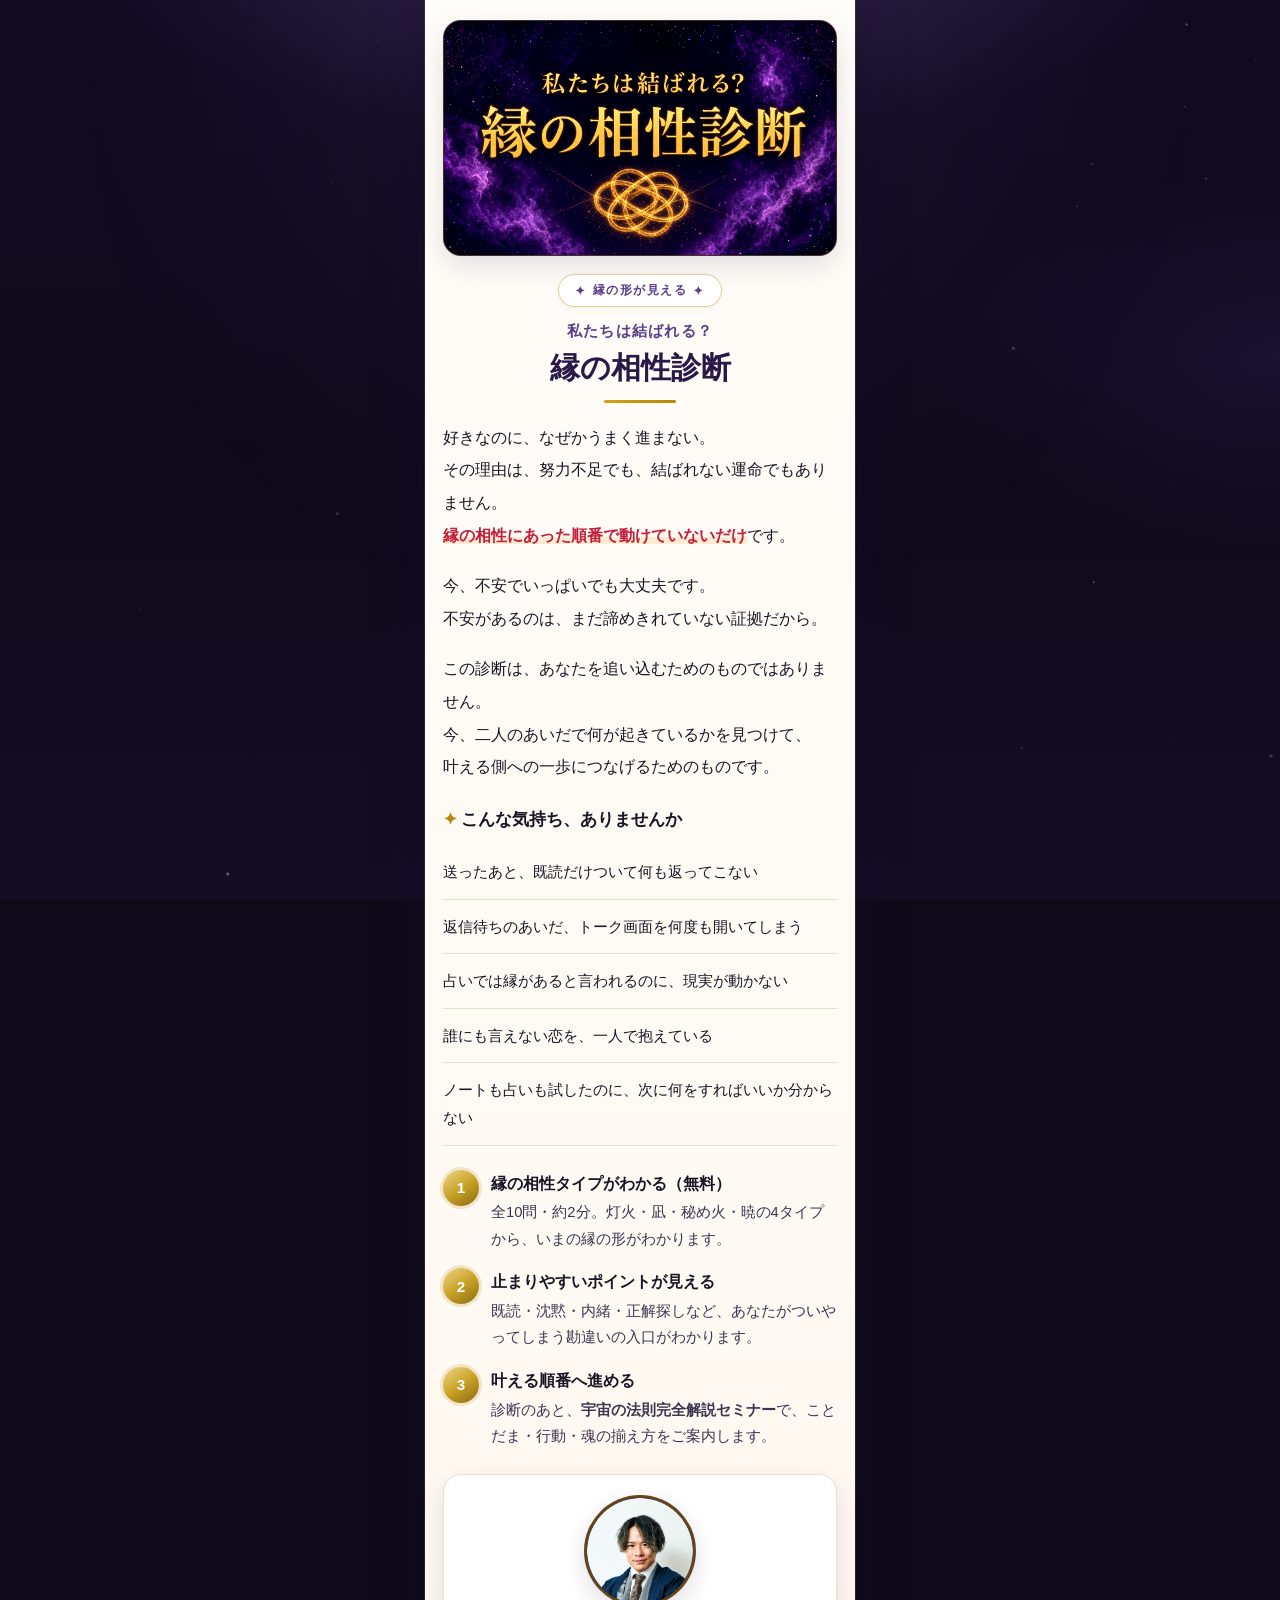
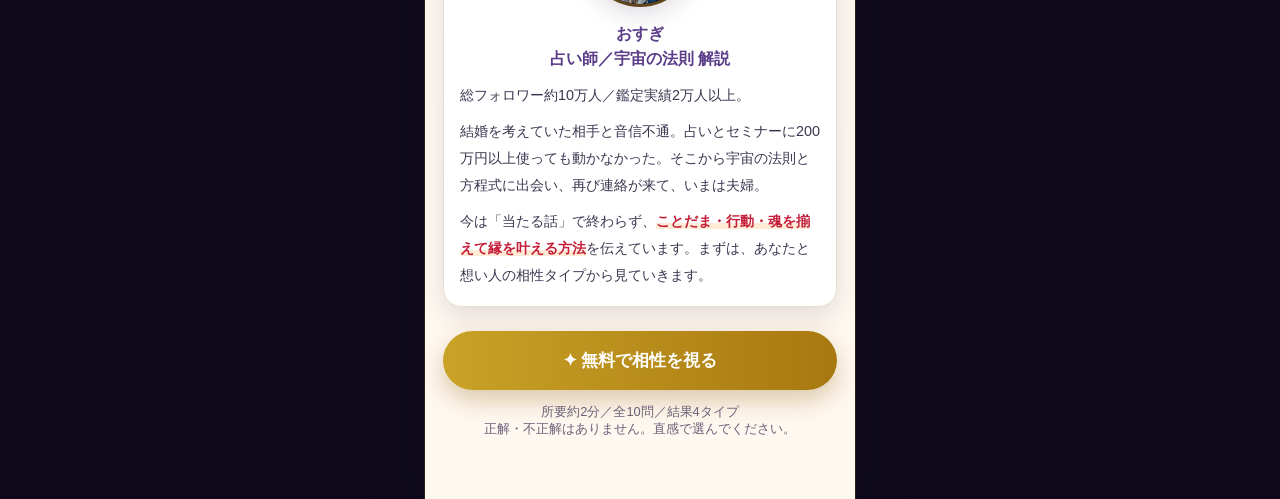
==== commit 465ec725: "Add files via upload" ====
--- a/index.html
+++ b/index.html
@@ -3,11 +3,232 @@
 <head>
 <meta charset="UTF-8">
 <meta name="viewport" content="width=device-width, initial-scale=1.0, viewport-fit=cover">
-<title>運命の人診断｜おすぎ</title>
-<meta name="description" content="運命の人には、必ず試練がある。あなたの試練と、その乗り越え方が、10問・約2分でわかります。">
-<meta property="og:title" content="運命の人診断｜おすぎ">
-<meta property="og:description" content="運命の人には、必ず試練がある。あなたの試練と、その乗り越え方がわかります。">
-<link rel="stylesheet" href="result.css?v=20261012">
+<title>縁の相性診断｜おすぎ</title>
+<meta name="description" content="全10問・約2分。あなたと想い人の縁の相性タイプがわかります。診断のあと、宇宙の法則完全解説セミナーへ。">
+<style>
+  :root {
+    --ink: #1a1424;
+    --ink-soft: #3d3550;
+    --muted: #6a6178;
+    --cream: #fffaf4;
+    --line: #eadfce;
+    --gold: #b8860b;
+    --moon: #5b3d8a;
+    --accent-red: #c41e3a;
+    --card: #ffffff;
+    --outer: #0e0a1a;
+    --shadow: 0 10px 26px rgba(40, 20, 60, 0.12);
+  }
+  * { box-sizing: border-box; }
+  body {
+    margin: 0;
+    font-family: "Hiragino Sans", "Hiragino Kaku Gothic ProN", "Noto Sans JP", sans-serif;
+    color: var(--ink);
+    background: var(--outer);
+    position: relative;
+    overflow-x: hidden;
+    -webkit-font-smoothing: antialiased;
+  }
+  #cosmicCanvas {
+    position: fixed; inset: 0; width: 100%; height: 100%;
+    z-index: 0; pointer-events: none; opacity: .55;
+  }
+  body::before {
+    content: "";
+    position: fixed; inset: 0; z-index: 0; pointer-events: none;
+    background:
+      radial-gradient(ellipse 70% 40% at 50% -8%, rgba(120, 90, 180, .28), transparent 62%),
+      radial-gradient(ellipse 45% 35% at 100% 40%, rgba(80, 50, 140, .18), transparent 60%),
+      linear-gradient(180deg, #120c22 0%, #0e0a1a 50%, #140e24 100%);
+  }
+  .app {
+    position: relative; z-index: 1;
+    min-height: 100vh;
+    max-width: 430px;
+    margin: 0 auto;
+    padding: 0 18px 48px;
+    background: linear-gradient(180deg, #fffdf9 0%, var(--cream) 40%, #fff8f0 100%);
+    box-shadow: 0 0 0 1px rgba(184, 134, 11, .18), 0 0 48px rgba(20, 10, 40, .45);
+  }
+  .screen { display: none; animation: fadeIn .35s ease; }
+  .screen.active { display: block; }
+  @keyframes fadeIn {
+    from { opacity: 0; transform: translateY(8px); }
+    to { opacity: 1; transform: translateY(0); }
+  }
+  #intro { text-align: center; padding-top: 20px; }
+
+  .hero {
+    width: 100%;
+    aspect-ratio: 5 / 3;
+    border-radius: 18px;
+    overflow: hidden;
+    margin: 0 0 18px;
+    box-shadow: var(--shadow);
+    background: #1a1030;
+    border: 1px solid rgba(184, 134, 11, .28);
+  }
+  .hero img {
+    width: 100%; height: 100%; object-fit: cover; display: block;
+    filter: contrast(1.1) saturate(1.06) brightness(1.05);
+  }
+
+  .head-badge {
+    display: inline-flex; align-items: center; gap: 6px;
+    padding: 7px 16px; border-radius: 999px;
+    background: #fff;
+    border: 1px solid rgba(184, 134, 11, .4);
+    box-shadow: 0 2px 10px rgba(80, 50, 20, .06);
+    font-size: .76rem; font-weight: 800; letter-spacing: .12em;
+    color: var(--moon); margin-bottom: 14px;
+  }
+  .catch {
+    margin: 0 0 6px;
+    font-size: .95rem; font-weight: 700; letter-spacing: .08em;
+    color: var(--moon);
+  }
+  h1 {
+    font-family: "Hiragino Mincho ProN", "Yu Mincho", "Noto Serif JP", serif;
+    font-size: 1.85rem; line-height: 1.4; margin: 0 0 10px;
+    font-weight: 700; color: #2a1848;
+  }
+  .head-underline {
+    width: 72px; height: 3px; margin: 0 auto 18px; border-radius: 999px;
+    background: linear-gradient(90deg, #d4a017, #b8860b);
+  }
+  .lead { margin: 0 0 24px; text-align: left; }
+  .lead p {
+    color: var(--ink); font-size: 1.02rem; line-height: 2;
+    margin: 0 0 1.1em; font-weight: 500;
+  }
+  .lead p:last-child { margin-bottom: 0; }
+  .lead strong, .teacher-box strong {
+    color: var(--accent-red); font-weight: 800;
+    background: linear-gradient(180deg, transparent 62%, rgba(255, 220, 180, .55) 62%);
+  }
+  .section-title {
+    margin: 0 0 12px;
+    font-family: "Hiragino Mincho ProN", "Yu Mincho", serif;
+    font-size: 1.08rem; font-weight: 700; line-height: 1.5;
+    color: var(--ink); text-align: left;
+  }
+  .section-title::before { content: "✦ "; color: var(--gold); }
+  .scene-list, .empathy-list {
+    margin: 0 0 24px; padding: 0; list-style: none; text-align: left;
+  }
+  .scene-list li, .empathy-list li {
+    padding: 13px 0; border-bottom: 1px solid var(--line);
+    font-size: .96rem; line-height: 1.8; color: var(--ink);
+  }
+  .teacher-box {
+    margin: 0 0 24px; padding: 20px 16px 18px; border-radius: 18px;
+    background: #fff;
+    border: 1px solid var(--line);
+    box-shadow: var(--shadow);
+    text-align: left;
+  }
+  .reason-item h3 { margin: 2px 0 4px; font-size: 1.02rem; line-height: 1.45; color: var(--ink); }
+  .reason-item p { margin: 0; font-size: .92rem; line-height: 1.8; color: var(--ink-soft); }
+  .reason-num {
+    width: 36px; height: 36px; border-radius: 50%;
+    display: grid; place-items: center;
+    font-size: .95rem; font-weight: 800; color: #fff;
+    background: linear-gradient(145deg, #f0d78a, #c9a227 50%, #8a6a10);
+    box-shadow: 0 0 0 3px rgba(184, 134, 11, .18);
+  }
+  .teacher-photo {
+    width: 112px; height: 112px; margin: 0 auto 14px; border-radius: 50%;
+    overflow: hidden; border: 3px solid rgba(184, 134, 11, .45);
+    box-shadow: 0 8px 22px rgba(40, 20, 60, .14); background: #1a1030;
+  }
+  .teacher-photo img {
+    width: 100%; height: 100%; object-fit: cover; display: block;
+    filter: contrast(1.08) brightness(1.05);
+  }
+  .teacher-box h3 {
+    margin: 0 0 10px; font-size: 1rem; line-height: 1.6;
+    color: var(--moon); text-align: center;
+    font-family: "Hiragino Mincho ProN", "Yu Mincho", serif;
+  }
+  .teacher-box p {
+    margin: 0 0 10px; font-size: .9rem; line-height: 1.85; color: var(--ink-soft);
+  }
+  .teacher-box p:last-child { margin-bottom: 0; }
+  .reason-list { text-align: left; margin: 0 0 24px; padding: 0; }
+  .reason-item {
+    list-style: none; display: grid; grid-template-columns: 36px 1fr;
+    gap: 12px; margin-bottom: 16px;
+  }
+  .primary-btn {
+    width: 100%; border: none; border-radius: 999px;
+    padding: 18px 16px; font-size: 1.05rem; font-weight: 800; color: #fff;
+    background: linear-gradient(90deg, #c9a227, #a87810 50%, #7a5808);
+    background-size: 200% 100%;
+    box-shadow: 0 10px 24px rgba(140, 100, 20, .32);
+    cursor: pointer;
+    transition: transform .2s ease, box-shadow .2s ease;
+    animation: btn-zoom 1.8s ease-in-out infinite, btn-shine 4s ease-in-out infinite;
+  }
+  .primary-btn:hover:not(:disabled) {
+    transform: scale(1.03);
+    box-shadow: 0 14px 28px rgba(140, 100, 20, .4);
+    animation-play-state: paused;
+  }
+  .primary-btn:disabled { opacity: .45; cursor: not-allowed; box-shadow: none; animation: none; }
+  @keyframes btn-zoom {
+    0%, 100% { transform: scale(1); }
+    50% { transform: scale(1.03); box-shadow: 0 12px 28px rgba(140,100,20,.4), 0 0 0 5px rgba(212,160,23,.12); }
+  }
+  @keyframes btn-shine {
+    0%, 100% { background-position: 0% 50%; }
+    50% { background-position: 100% 50%; }
+  }
+  .subnote { margin-top: 14px; font-size: .8rem; color: var(--muted); }
+
+  #quiz { padding-top: 24px; }
+  .topbar {
+    display: flex; justify-content: space-between;
+    margin-bottom: 10px; font-size: .82rem; color: var(--muted); font-weight: 600;
+  }
+  .bar { height: 7px; background: #efe6d8; border-radius: 999px; overflow: hidden; margin-bottom: 24px; }
+  .bar > span {
+    display: block; height: 100%; width: 0%;
+    background: linear-gradient(90deg, #d4a017, #b8860b);
+    transition: width .25s ease;
+  }
+  .q-card {
+    background: var(--card); border-radius: 18px; padding: 18px 16px;
+    box-shadow: var(--shadow); margin-bottom: 12px;
+    border: 1px solid var(--line);
+  }
+  .q-label { color: var(--gold); font-size: .74rem; font-weight: 800; letter-spacing: .1em; margin-bottom: 8px; }
+  .q-text { font-size: 1.05rem; font-weight: 700; line-height: 1.65; text-align: left; color: var(--ink); }
+  .choices { margin-top: 12px; display: grid; gap: 8px; }
+  .choice {
+    width: 100%; text-align: left; border: 1.5px solid var(--line);
+    background: #fff; border-radius: 14px; padding: 13px 14px;
+    font-size: .94rem; line-height: 1.55; color: var(--ink); cursor: pointer;
+  }
+  .choice.selected {
+    border-color: var(--gold);
+    background: #fff8e8;
+    box-shadow: 0 0 0 2px rgba(184, 134, 11, .15);
+  }
+  #nextBtn { margin-top: 8px; }
+
+  #analyze { text-align: center; padding-top: 120px; }
+  .spinner {
+    width: 64px; height: 64px; margin: 0 auto 24px; border-radius: 50%;
+    border: 4px solid #efe6d8; border-top-color: var(--gold);
+    animation: spin .8s linear infinite;
+  }
+  @keyframes spin { to { transform: rotate(360deg); } }
+  #analyze h2 {
+    font-family: "Hiragino Mincho ProN", "Yu Mincho", serif;
+    font-size: 1.2rem; margin: 0 0 8px; color: var(--ink);
+  }
+  #analyze p { color: var(--ink-soft); font-size: .95rem; line-height: 1.8; }
+</style>
 </head>
 <body>
 <canvas id="cosmicCanvas" aria-hidden="true"></canvas>
@@ -15,77 +236,63 @@
 
   <section id="intro" class="screen active">
     <div class="hero">
-      <img src="images/head_diagnosis.jpg?v=20261012" alt="運命の人診断" width="1280" height="720">
+      <img src="images/head_diagnosis.jpg?v=20261002final" alt="縁の相性診断" width="1000" height="600">
     </div>
-    <div class="head-badge"><span>✦</span>FATE DIAGNOSIS<span>✦</span></div>
-    <p class="catch">運命の人には、必ず“試練”がある。<br>あなたの試練と、その乗り越え方がわかります。</p>
-    <h1>運命の人診断</h1>
+    <div class="head-badge"><span>✦</span>縁の形が見える<span>✦</span></div>
+    <p class="catch">私たちは結ばれる？</p>
+    <h1>縁の相性診断</h1>
     <div class="head-underline"></div>
     <div class="lead">
-      <p>あの人は、運命の人なのか。<br>それなのに、どうして結ばれないのか。</p>
-      <p>運命の人とは、必ず試練を伴う相手です。<br>出会ってすぐ、なんの障害もなく結ばれる相手は、運命の人ではありません。<br>与えられた試練を乗り越えた二人だけが、本当の意味で結ばれ、深く愛し合っていきます。</p>
-      <p>運命の人と結ばれて、溺愛される人。<br>好きなのに、すれ違ってしまう人。<br>その違いは、出会いや相性でも、年齢でもありません。<br><strong>与えられた試練に、気づいて乗り越えられたかどうか</strong>——ただ、その違いです。</p>
-      <p>あなたが「よかれ」と思って続けていることの中に、<br>その試練のヒントが隠れています。</p>
-      <p>あなたの運命の人との試練がどんな形なのか、<br>そして、乗り越えるための“最初の一歩”は何か。<br>10問・約2分で、わかります。</p>
+      <p>好きなのに、なぜかうまく進まない。<br>その理由は、努力不足でも、結ばれない運命でもありません。<br><strong>縁の相性にあった順番で動けていないだけ</strong>です。</p>
+      <p>今、不安でいっぱいでも大丈夫です。<br>不安があるのは、まだ諦めきれていない証拠だから。</p>
+      <p>この診断は、あなたを追い込むためのものではありません。<br>今、二人のあいだで何が起きているかを見つけて、<br>叶える側への一歩につなげるためのものです。</p>
     </div>
 
-    <button class="primary-btn" id="startBtnTop">▶ 無料で診断する</button>
-    <p class="subnote">約2分・全10問／先に診断から始められます</p>
-
-    <h2 class="section-title">こんなこと、ありませんか</h2>
+    <h2 class="section-title">こんな気持ち、ありませんか</h2>
     <ul class="empathy-list">
-      <li>気づけば今日も、あの人のことを考えている</li>
-      <li>スマホを手に取るたび、心のどこかで、連絡を期待してしまう</li>
-      <li>「今は待つしかない」と、自分に言い聞かせている</li>
-      <li>忘れようとするほど、あの人のことが頭から離れない</li>
-      <li>「結ばれますように」と、願わずにはいられない</li>
-      <li>いろいろ試したのに、恋も、人間関係も、お金も、あと一歩が動かない</li>
-      <li>本当は、ただ、もっと大切にされたいだけなのに</li>
+      <li>送ったあと、既読だけついて何も返ってこない</li>
+      <li>返信待ちのあいだ、トーク画面を何度も開いてしまう</li>
+      <li>占いでは縁があると言われるのに、現実が動かない</li>
+      <li>誰にも言えない恋を、一人で抱えている</li>
+      <li>ノートも占いも試したのに、次に何をすればいいか分からない</li>
     </ul>
-    <div class="lead">
-      <p>ひとつでも当てはまったなら、あなたが悪いわけではありません。<br>誰も、正しいやり方を教えてくれなかっただけです。</p>
-    </div>
 
     <ul class="reason-list">
       <li class="reason-item">
         <div class="reason-num">1</div>
         <div>
-          <h3>試練のタイプがわかる</h3>
-          <p>あなたと運命の人のあいだにある「試練」が、4つのうちどのタイプか。</p>
+          <h3>縁の相性タイプがわかる（無料）</h3>
+          <p>全10問・約2分。灯火・凪・秘め火・暁の4タイプから、いまの縁の形がわかります。</p>
         </div>
       </li>
       <li class="reason-item">
         <div class="reason-num">2</div>
         <div>
-          <h3>長引かせている常識が見える</h3>
-          <p>その試練を長引かせてしまう、知らずに続けている「間違った常識」。</p>
+          <h3>止まりやすいポイントが見える</h3>
+          <p>既読・沈黙・内緒・正解探しなど、あなたがついやってしまう勘違いの入口がわかります。</p>
         </div>
       </li>
       <li class="reason-item">
         <div class="reason-num">3</div>
         <div>
-          <h3>最初の一歩がわかる</h3>
-          <p>試練を乗り越えるための、今日からの“最初の一歩”、ひとつ。</p>
+          <h3>叶える順番へ進める</h3>
+          <p>診断のあと、<strong>宇宙の法則完全解説セミナー</strong>で、ことだま・行動・魂の揃え方をご案内します。</p>
         </div>
       </li>
     </ul>
 
     <div class="teacher-box">
-      <div class="teacher-photo-sm">
+      <div class="teacher-photo">
         <img src="images/teacher-osugi.png" alt="おすぎ" width="112" height="112">
       </div>
       <h3>おすぎ<br>占い師／宇宙の法則 解説</h3>
-      <p>総フォロワー約10万人／鑑定実績2万人以上</p>
-      <p>結婚を考えていた人に、ある日突然振られました。<br>LINEは既読もつかず、電話はコール音が鳴るだけ。</p>
-      <p>占いとセミナーに200万円以上使っても、<br>あの人から連絡が来ることはありませんでした。</p>
-      <p>そこで出会ったのが、宇宙の法則と、<br>運命の人と結ばれ、溺愛されるための<strong>“ある順番”</strong>でした。</p>
-      <p>僕自身も、音信不通という試練のただ中にいた一人です。<br>その試練を乗り越えたら、あの人から連絡が来て、<br>今は、その人と夫婦になっています。しかも、溺愛されています。</p>
-      <p>この順番は、恋愛だけのものではありません。<br>人間関係がうまくいき始める人も、お金の流れが変わる人も、同じ順番を使っています。<br>ただ、いちばん痛い場所から整えないと、どれも動きません。<br>だからこの診断では、まず運命の人とのすれ違いから見ていきます。</p>
-      <p class="note-line">※結果は傾向をお伝えするものです。効果を保証するものではありません。</p>
+      <p>総フォロワー約10万人／鑑定実績2万人以上。</p>
+      <p>結婚を考えていた相手と音信不通。占いとセミナーに200万円以上使っても動かなかった。そこから宇宙の法則と方程式に出会い、再び連絡が来て、いまは夫婦。</p>
+      <p>今は「当たる話」で終わらず、<strong>ことだま・行動・魂を揃えて縁を叶える方法</strong>を伝えています。まずは、あなたと想い人の相性タイプから見ていきます。</p>
     </div>
 
-    <button class="primary-btn" id="startBtn">▶ 無料で診断する</button>
-    <p class="subnote">約2分・全10問／自己紹介は読み飛ばして、先に診断から始められます</p>
+    <button class="primary-btn" id="startBtn">✦ 無料で相性を視る</button>
+    <p class="subnote">所要約2分／全10問／結果4タイプ<br>正解・不正解はありません。直感で選んでください。</p>
   </section>
 
   <section id="quiz" class="screen">
@@ -100,103 +307,104 @@
 
   <section id="analyze" class="screen">
     <div class="spinner"></div>
-    <h2>あなたの試練を視ています…</h2>
-    <p>運命の人との乗り越え方を、準備しています</p>
+    <h2>あなたの縁の形を視ています…</h2>
+    <p>結果ページを準備しています</p>
   </section>
 </div>
 
-<script src="cosmic.js?v=20261012"></script>
+<script src="cosmic.js?v=20261002final"></script>
+<script src="types-data.js?v=20261002final"></script>
 <script>
 const PAGE_SIZE = 5;
 const QUESTIONS = [
   {
-    text: "あの人との今の状況に、いちばん近いのは？",
-    choices: [
-      { label: "連絡が途切れていて、向こうからの連絡を待っている", type: "A" },
-      { label: "忘れようとしているのに、気づくとあの人のことを考えている", type: "B" },
-      { label: "「結ばれますように」と、毎日願っている", type: "C" },
-      { label: "いろんな方法を試しているのに、何も変わらない", type: "D" }
-    ]
-  },
-  {
-    text: "占いや相談で、言われたことがあるのは？",
-    choices: [
-      { label: "「今は待つ時期です」", type: "A" },
-      { label: "「執着を手放せば、戻ってきます」", type: "B" },
-      { label: "「強く願えば、叶います」", type: "C" },
-      { label: "「正しい方法さえ見つかれば、叶いますよ」", type: "D" }
-    ]
-  },
-  {
-    text: "あの人のことで、ついやってしまうのは？",
-    choices: [
-      { label: "トーク画面を開いて、新しいメッセージがないか確かめる", type: "A" },
-      { label: "写真やトーク履歴を消そうとして、結局消せない", type: "B" },
-      { label: "寝る前に、あの人と結ばれる場面を何度も思い浮かべる", type: "C" },
-      { label: "「復縁 方法」「引き寄せ 叶った」などを検索する", type: "D" }
-    ]
-  },
-  {
-    text: "これまで、いちばん続けてきたことは？",
-    choices: [
-      { label: "あの人を信じて、待つこと", type: "A" },
-      { label: "考えないように、前向きでいようとすること", type: "B" },
-      { label: "願いの言葉を、唱えたり書いたりすること", type: "C" },
-      { label: "本や動画、講座、占いで学ぶこと", type: "D" }
-    ]
-  },
-  {
-    text: "不安になったとき、どうしますか？",
-    choices: [
-      { label: "「いつか戻ってくる」と、自分に言い聞かせる", type: "A" },
-      { label: "「不安になると波動が下がる」と、不安を打ち消そうとする", type: "B" },
-      { label: "いつもより多く、願いの言葉を唱える", type: "C" },
-      { label: "新しい占い師や、新しい方法を探す", type: "D" }
-    ]
-  },
-  {
-    text: "「あの人に連絡してみようかな」と思ったとき、近いのは？",
-    choices: [
-      { label: "「今じゃないかも」と、様子を見る", type: "A" },
-      { label: "「期待するとまた落ち込む」と、考えないようにする", type: "B" },
-      { label: "「これはサインだ」と思って、願いを強める", type: "C" },
-      { label: "「本当に送っていいのか」を、調べてから決めようとする", type: "D" }
-    ]
-  },
-  {
-    text: "願いを言葉にするとしたら、近いのは？",
-    choices: [
-      { label: "「いつか戻ってきてくれますように」", type: "A" },
-      { label: "「あの人がいなくても、幸せになれますように」", type: "B" },
-      { label: "「あの人と結ばれますように」", type: "C" },
-      { label: "「正しい方法が見つかりますように」", type: "D" }
-    ]
-  },
-  {
-    text: "友だちに話すと、言われそうなことは？",
-    choices: [
-      { label: "「いい歳なんだから、いつまで待つの？」", type: "A" },
-      { label: "「いい歳なんだから、前を向きなよ」", type: "B" },
-      { label: "「願うだけじゃなくて、何かしたら？」", type: "C" },
-      { label: "「詳しすぎる。もう先生になれるよ」", type: "D" }
-    ]
-  },
-  {
-    text: "これまでにかけたお金や時間で、近いのは？",
-    choices: [
-      { label: "ほとんど使っていない。待つだけだった", type: "A" },
-      { label: "気をまぎらわすために、予定や趣味を増やした", type: "B" },
-      { label: "お守りや待ち受け、願いが叶うグッズにお金を使った", type: "C" },
-      { label: "占いや講座に、合計で何万円も、何十万も使った", type: "D" }
-    ]
-  },
-  {
-    text: "今いちばんつらいのは？（同じ数のときは、これで決まります）",
-    choices: [
-      { label: "いつまで待てばいいのか、わからない", type: "A" },
-      { label: "忘れたいのに、忘れられない", type: "B" },
-      { label: "こんなに願っているのに、届かない", type: "C" },
-      { label: "こんなに学んだのに、変わらない", type: "D" }
+    text: "今の二人の状況に、いちばん近いのは？",
+    choices: [
+      { label: "連絡は取れるけれど、反応がいつも気になる", type: "A" },
+      { label: "連絡が途絶えがち／長い沈黙・音信不通", type: "B" },
+      { label: "事情があって、関係を進めにくい", type: "C" },
+      { label: "関係そのものより「どうすれば叶うか」を調べている", type: "D" }
+    ]
+  },
+  {
+    text: "あの人から返信が来ないとき、あなたに近いのは？",
+    choices: [
+      { label: "つい、確認LINEの下書きを開いてしまう", type: "A" },
+      { label: "何もできず、ただ画面を見つめてしまう", type: "B" },
+      { label: "誰にも言えず、一人で抱え込んでしまう", type: "C" },
+      { label: "「次は何を試そう」と、つい調べ始める", type: "D" }
+    ]
+  },
+  {
+    text: "あの人を想うとき、心を占める気持ちは？",
+    choices: [
+      { label: "早く安心したい（反応が気になる）", type: "A" },
+      { label: "会いたいのに動けない、もどかしさ", type: "B" },
+      { label: "打ち明けたいのに、言えないもどかしさ", type: "C" },
+      { label: "「これで合ってるの？」という確信のなさ", type: "D" }
+    ]
+  },
+  {
+    text: "これまで、恋のためにしてきたことは？",
+    choices: [
+      { label: "連絡の頻度やタイミングを工夫した", type: "A" },
+      { label: "ひたすら待った／我慢した", type: "B" },
+      { label: "気持ちを抑えて、周りに合わせてきた", type: "C" },
+      { label: "占い・引き寄せ・ノートなど、たくさん学んだ", type: "D" }
+    ]
+  },
+  {
+    text: "友達に相談すると、言われがちなのは？",
+    choices: [
+      { label: "「ちょっと重いよ」「落ち着いたら？」", type: "A" },
+      { label: "「もう、諦めたら？」", type: "B" },
+      { label: "（そもそも、相談できない）", type: "C" },
+      { label: "「勉強しすぎ」「考えすぎだよ」", type: "D" }
+    ]
+  },
+  {
+    text: "【直感】そっと目を閉じたとき、心に浮かぶ情景は？",
+    choices: [
+      { label: "暗がりに、ぽっと灯る、あたたかな灯り", type: "A" },
+      { label: "風も波もない、静かに凪いだ海", type: "B" },
+      { label: "人には見せない、胸の奥でゆれる小さな炎", type: "C" },
+      { label: "夜が明ける直前の、白み始めた空", type: "D" }
+    ]
+  },
+  {
+    text: "【直感】今のあなたが、いちばん欲しいものは？",
+    choices: [
+      { label: "「大丈夫」という、安心", type: "A" },
+      { label: "もう一度つながる、きっかけ", type: "B" },
+      { label: "罪悪感なく想っていい、という許し", type: "C" },
+      { label: "「これでいい」と思える、確信", type: "D" }
+    ]
+  },
+  {
+    text: "うまくいかないとき、自分を責める方向は？",
+    choices: [
+      { label: "「私、重いのかな」", type: "A" },
+      { label: "「私じゃ、無理なのかな」", type: "B" },
+      { label: "「こんな恋、いけないのかな」", type: "C" },
+      { label: "「学び方が、足りないのかな」", type: "D" }
+    ]
+  },
+  {
+    text: "あなたの理想の未来に、近いのは？",
+    choices: [
+      { label: "反応に振り回されず、穏やかに愛される", type: "A" },
+      { label: "途絶えた縁が、もう一度動き出す", type: "B" },
+      { label: "事情を越えて、堂々と結ばれる", type: "C" },
+      { label: "迷いが消えて、まっすぐ叶えられる", type: "D" }
+    ]
+  },
+  {
+    text: "最後に。あなたの「好き」は、今どれくらい？",
+    choices: [
+      { label: "まだ、諦めたくない", type: "A" },
+      { label: "諦めたいのに、諦められない", type: "B" },
+      { label: "誰にも言えないけど、消えない", type: "C" },
+      { label: "叶えたい気持ちは、はっきり強い", type: "D" }
     ]
   }
 ];
@@ -216,15 +424,12 @@
   window.scrollTo({ top: 0, behavior: "smooth" });
 }
 
-function startQuiz() {
+document.getElementById("startBtn").addEventListener("click", () => {
   page = 0;
   answers.fill(null);
   show("quiz");
   renderPage();
-}
-
-document.getElementById("startBtn").addEventListener("click", startQuiz);
-document.getElementById("startBtnTop").addEventListener("click", startQuiz);
+});
 
 function pageRange() {
   const start = page * PAGE_SIZE;
@@ -268,7 +473,7 @@
   }
   const remaining = total - end;
   document.getElementById("nextBtn").textContent =
-    remaining <= 0 ? "▶ 結果を見る" : `次へ（残り${remaining}問）`;
+    remaining <= 0 ? "結果を視る" : `次へ（残り${remaining}問）`;
   updateNextBtn();
 }
 
@@ -296,14 +501,14 @@
     if (choice) scores[choice.type] += 1;
   });
   const order = ["A", "B", "C", "D"];
-  const max = Math.max(scores.A, scores.B, scores.C, scores.D);
-  const tops = order.filter((type) => scores[type] === max);
-  const q10 = QUESTIONS[9].choices[answers[9]];
-  const key = tops.length === 1 ? tops[0] : (q10 && tops.indexOf(q10.type) >= 0 ? q10.type : tops[0]);
+  const sorted = order
+    .map((type) => ({ type, score: scores[type], rnd: Math.random() }))
+    .sort((a, b) => b.score - a.score || a.rnd - b.rnd);
+  const key = sorted[0].type;
 
   try {
-    sessionStorage.setItem("unmeiScores", JSON.stringify(scores));
-    sessionStorage.setItem("unmeiType", key);
+    sessionStorage.setItem("enScores", JSON.stringify(scores));
+    sessionStorage.setItem("enType", key);
   } catch (e) {}
 
   const scoreParam = order.map((type) => scores[type]).join(",");
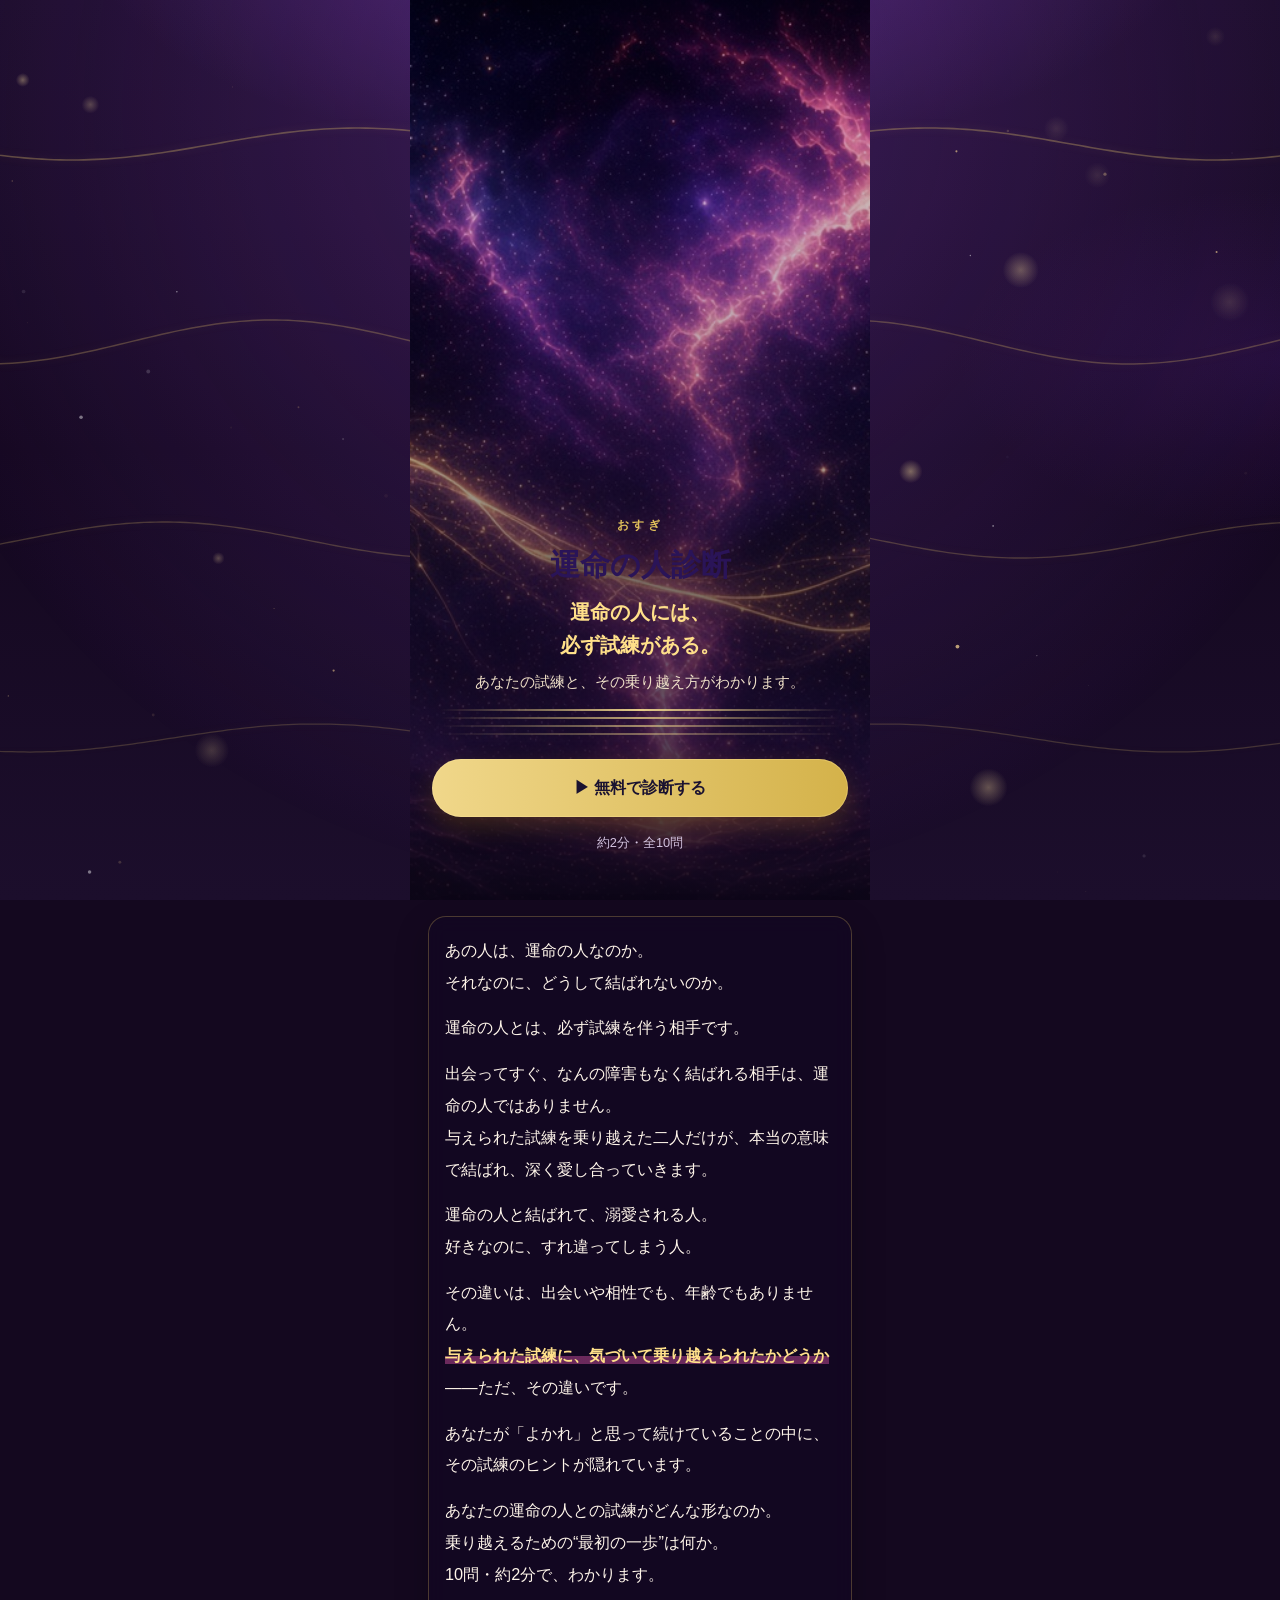
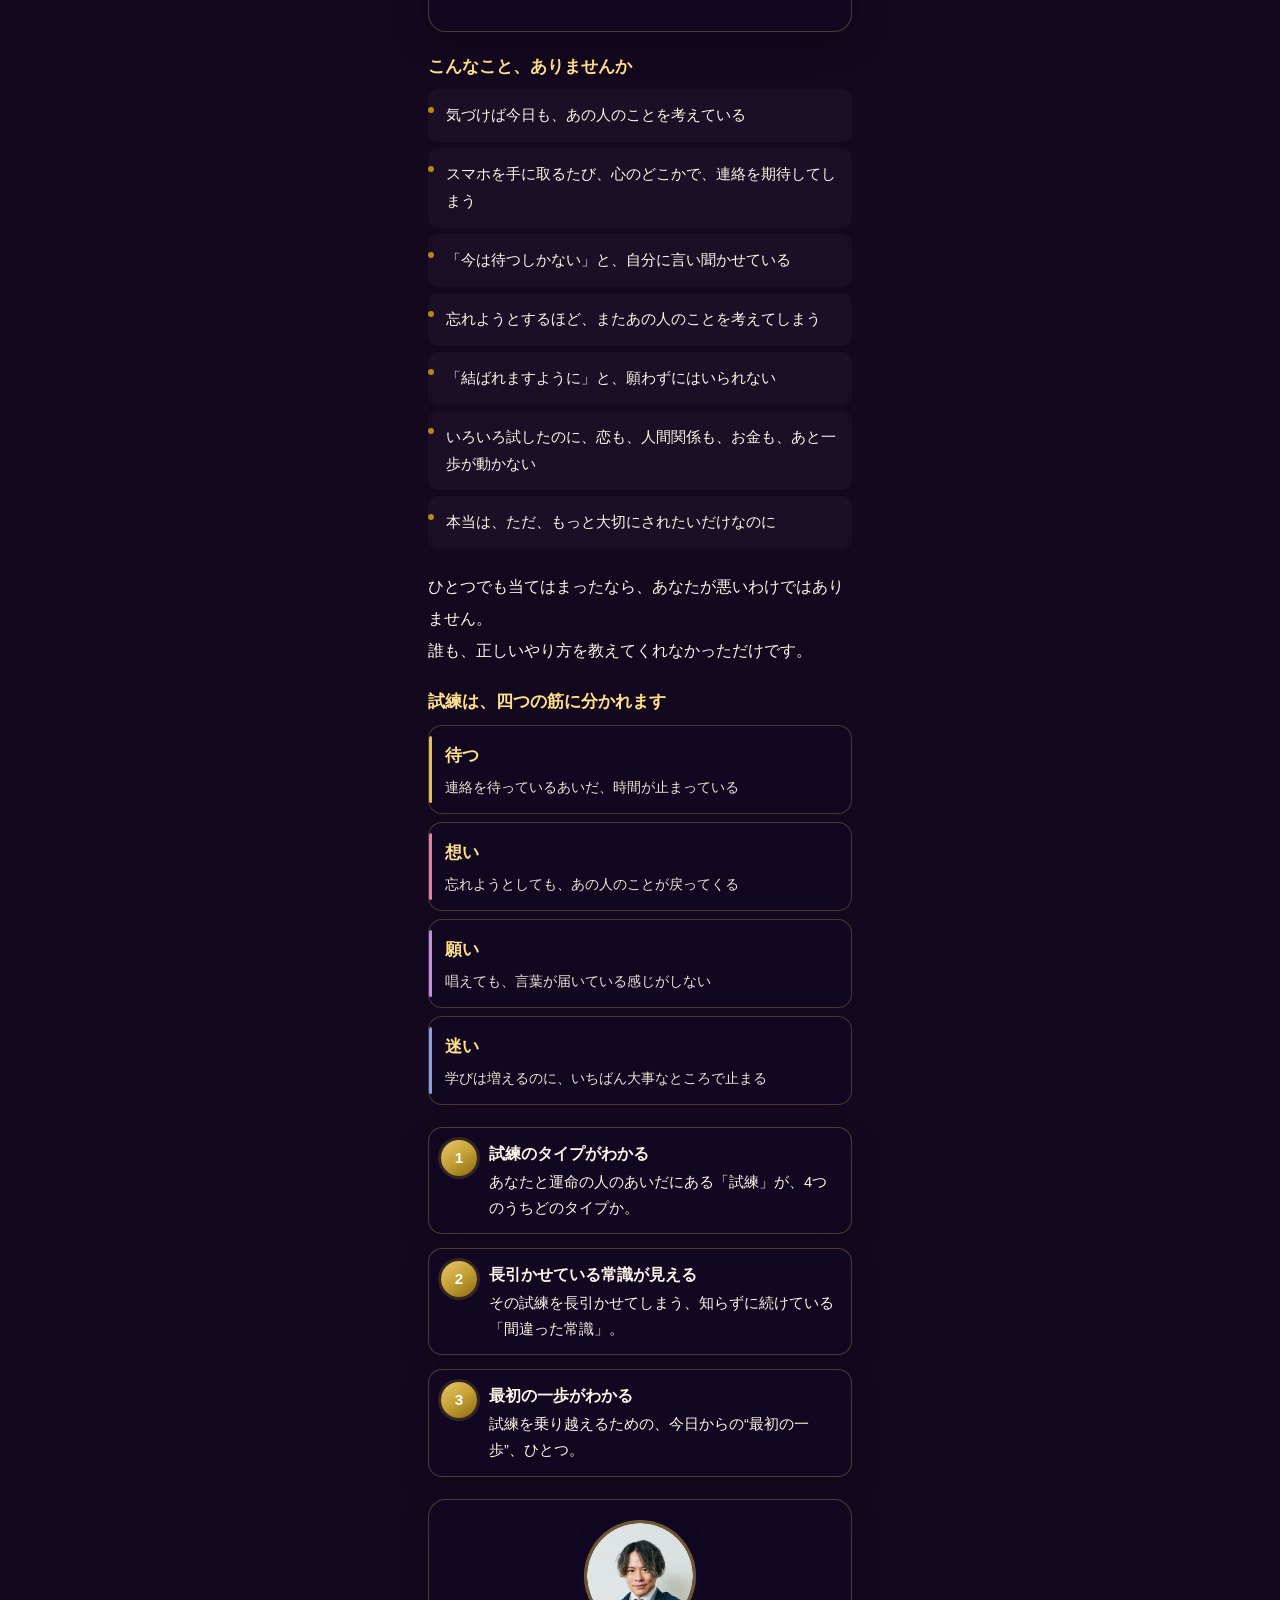
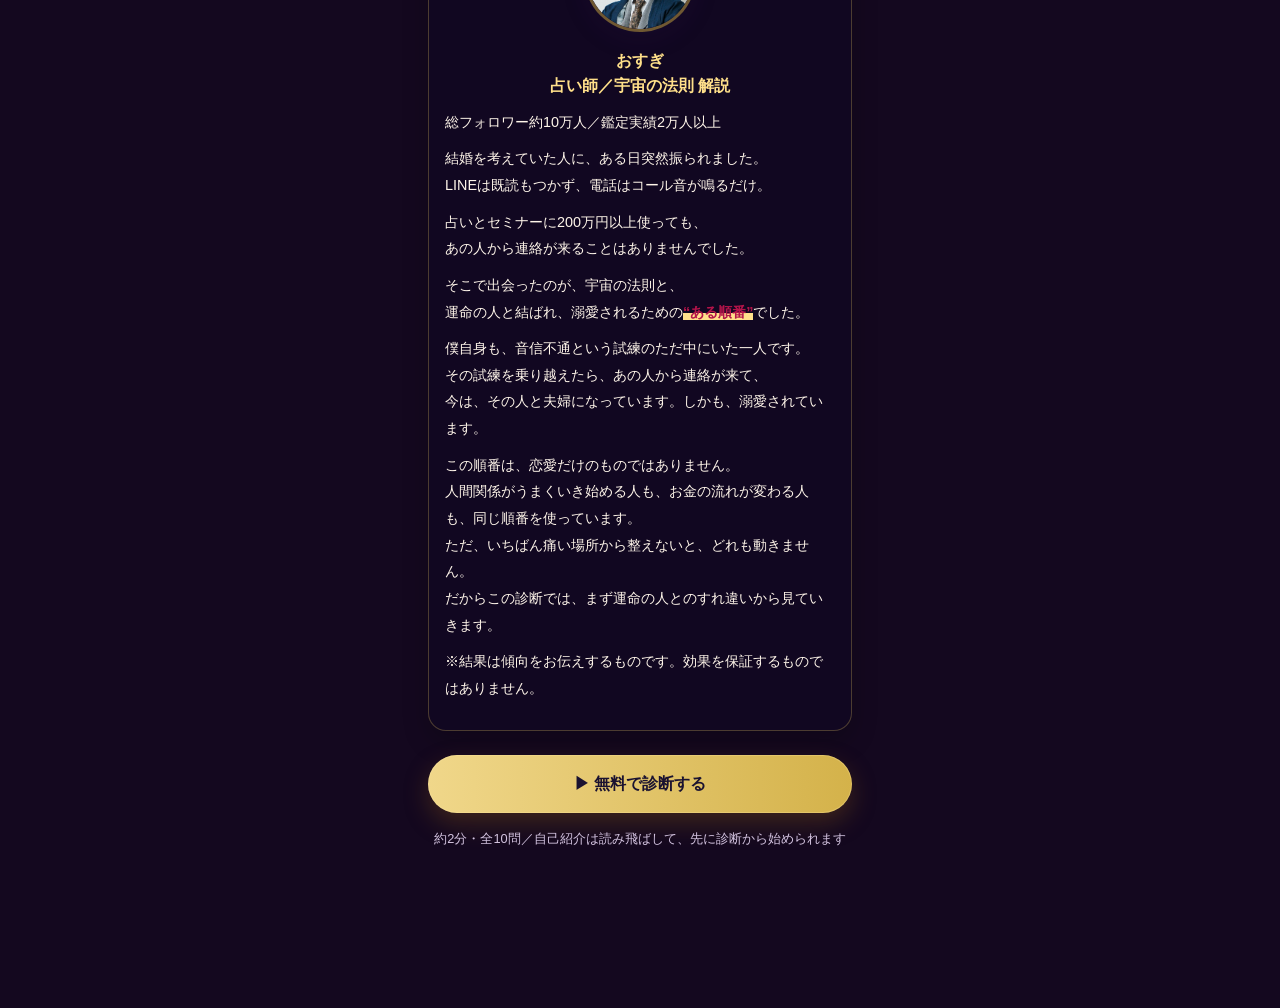
==== commit 8622e871: "Add files via upload" ====
--- a/index.html
+++ b/index.html
@@ -1,298 +1,110 @@
 <!DOCTYPE html>
+<!-- SITE=unmei 公開=https://knttnhtt9k-beep.github.io/osugi/unmei/ ルートに上げない -->
 <html lang="ja">
 <head>
 <meta charset="UTF-8">
 <meta name="viewport" content="width=device-width, initial-scale=1.0, viewport-fit=cover">
-<title>縁の相性診断｜おすぎ</title>
-<meta name="description" content="全10問・約2分。あなたと想い人の縁の相性タイプがわかります。診断のあと、宇宙の法則完全解説セミナーへ。">
-<style>
-  :root {
-    --ink: #1a1424;
-    --ink-soft: #3d3550;
-    --muted: #6a6178;
-    --cream: #fffaf4;
-    --line: #eadfce;
-    --gold: #b8860b;
-    --moon: #5b3d8a;
-    --accent-red: #c41e3a;
-    --card: #ffffff;
-    --outer: #0e0a1a;
-    --shadow: 0 10px 26px rgba(40, 20, 60, 0.12);
-  }
-  * { box-sizing: border-box; }
-  body {
-    margin: 0;
-    font-family: "Hiragino Sans", "Hiragino Kaku Gothic ProN", "Noto Sans JP", sans-serif;
-    color: var(--ink);
-    background: var(--outer);
-    position: relative;
-    overflow-x: hidden;
-    -webkit-font-smoothing: antialiased;
-  }
-  #cosmicCanvas {
-    position: fixed; inset: 0; width: 100%; height: 100%;
-    z-index: 0; pointer-events: none; opacity: .55;
-  }
-  body::before {
-    content: "";
-    position: fixed; inset: 0; z-index: 0; pointer-events: none;
-    background:
-      radial-gradient(ellipse 70% 40% at 50% -8%, rgba(120, 90, 180, .28), transparent 62%),
-      radial-gradient(ellipse 45% 35% at 100% 40%, rgba(80, 50, 140, .18), transparent 60%),
-      linear-gradient(180deg, #120c22 0%, #0e0a1a 50%, #140e24 100%);
-  }
-  .app {
-    position: relative; z-index: 1;
-    min-height: 100vh;
-    max-width: 430px;
-    margin: 0 auto;
-    padding: 0 18px 48px;
-    background: linear-gradient(180deg, #fffdf9 0%, var(--cream) 40%, #fff8f0 100%);
-    box-shadow: 0 0 0 1px rgba(184, 134, 11, .18), 0 0 48px rgba(20, 10, 40, .45);
-  }
-  .screen { display: none; animation: fadeIn .35s ease; }
-  .screen.active { display: block; }
-  @keyframes fadeIn {
-    from { opacity: 0; transform: translateY(8px); }
-    to { opacity: 1; transform: translateY(0); }
-  }
-  #intro { text-align: center; padding-top: 20px; }
-
-  .hero {
-    width: 100%;
-    aspect-ratio: 5 / 3;
-    border-radius: 18px;
-    overflow: hidden;
-    margin: 0 0 18px;
-    box-shadow: var(--shadow);
-    background: #1a1030;
-    border: 1px solid rgba(184, 134, 11, .28);
-  }
-  .hero img {
-    width: 100%; height: 100%; object-fit: cover; display: block;
-    filter: contrast(1.1) saturate(1.06) brightness(1.05);
-  }
-
-  .head-badge {
-    display: inline-flex; align-items: center; gap: 6px;
-    padding: 7px 16px; border-radius: 999px;
-    background: #fff;
-    border: 1px solid rgba(184, 134, 11, .4);
-    box-shadow: 0 2px 10px rgba(80, 50, 20, .06);
-    font-size: .76rem; font-weight: 800; letter-spacing: .12em;
-    color: var(--moon); margin-bottom: 14px;
-  }
-  .catch {
-    margin: 0 0 6px;
-    font-size: .95rem; font-weight: 700; letter-spacing: .08em;
-    color: var(--moon);
-  }
-  h1 {
-    font-family: "Hiragino Mincho ProN", "Yu Mincho", "Noto Serif JP", serif;
-    font-size: 1.85rem; line-height: 1.4; margin: 0 0 10px;
-    font-weight: 700; color: #2a1848;
-  }
-  .head-underline {
-    width: 72px; height: 3px; margin: 0 auto 18px; border-radius: 999px;
-    background: linear-gradient(90deg, #d4a017, #b8860b);
-  }
-  .lead { margin: 0 0 24px; text-align: left; }
-  .lead p {
-    color: var(--ink); font-size: 1.02rem; line-height: 2;
-    margin: 0 0 1.1em; font-weight: 500;
-  }
-  .lead p:last-child { margin-bottom: 0; }
-  .lead strong, .teacher-box strong {
-    color: var(--accent-red); font-weight: 800;
-    background: linear-gradient(180deg, transparent 62%, rgba(255, 220, 180, .55) 62%);
-  }
-  .section-title {
-    margin: 0 0 12px;
-    font-family: "Hiragino Mincho ProN", "Yu Mincho", serif;
-    font-size: 1.08rem; font-weight: 700; line-height: 1.5;
-    color: var(--ink); text-align: left;
-  }
-  .section-title::before { content: "✦ "; color: var(--gold); }
-  .scene-list, .empathy-list {
-    margin: 0 0 24px; padding: 0; list-style: none; text-align: left;
-  }
-  .scene-list li, .empathy-list li {
-    padding: 13px 0; border-bottom: 1px solid var(--line);
-    font-size: .96rem; line-height: 1.8; color: var(--ink);
-  }
-  .teacher-box {
-    margin: 0 0 24px; padding: 20px 16px 18px; border-radius: 18px;
-    background: #fff;
-    border: 1px solid var(--line);
-    box-shadow: var(--shadow);
-    text-align: left;
-  }
-  .reason-item h3 { margin: 2px 0 4px; font-size: 1.02rem; line-height: 1.45; color: var(--ink); }
-  .reason-item p { margin: 0; font-size: .92rem; line-height: 1.8; color: var(--ink-soft); }
-  .reason-num {
-    width: 36px; height: 36px; border-radius: 50%;
-    display: grid; place-items: center;
-    font-size: .95rem; font-weight: 800; color: #fff;
-    background: linear-gradient(145deg, #f0d78a, #c9a227 50%, #8a6a10);
-    box-shadow: 0 0 0 3px rgba(184, 134, 11, .18);
-  }
-  .teacher-photo {
-    width: 112px; height: 112px; margin: 0 auto 14px; border-radius: 50%;
-    overflow: hidden; border: 3px solid rgba(184, 134, 11, .45);
-    box-shadow: 0 8px 22px rgba(40, 20, 60, .14); background: #1a1030;
-  }
-  .teacher-photo img {
-    width: 100%; height: 100%; object-fit: cover; display: block;
-    filter: contrast(1.08) brightness(1.05);
-  }
-  .teacher-box h3 {
-    margin: 0 0 10px; font-size: 1rem; line-height: 1.6;
-    color: var(--moon); text-align: center;
-    font-family: "Hiragino Mincho ProN", "Yu Mincho", serif;
-  }
-  .teacher-box p {
-    margin: 0 0 10px; font-size: .9rem; line-height: 1.85; color: var(--ink-soft);
-  }
-  .teacher-box p:last-child { margin-bottom: 0; }
-  .reason-list { text-align: left; margin: 0 0 24px; padding: 0; }
-  .reason-item {
-    list-style: none; display: grid; grid-template-columns: 36px 1fr;
-    gap: 12px; margin-bottom: 16px;
-  }
-  .primary-btn {
-    width: 100%; border: none; border-radius: 999px;
-    padding: 18px 16px; font-size: 1.05rem; font-weight: 800; color: #fff;
-    background: linear-gradient(90deg, #c9a227, #a87810 50%, #7a5808);
-    background-size: 200% 100%;
-    box-shadow: 0 10px 24px rgba(140, 100, 20, .32);
-    cursor: pointer;
-    transition: transform .2s ease, box-shadow .2s ease;
-    animation: btn-zoom 1.8s ease-in-out infinite, btn-shine 4s ease-in-out infinite;
-  }
-  .primary-btn:hover:not(:disabled) {
-    transform: scale(1.03);
-    box-shadow: 0 14px 28px rgba(140, 100, 20, .4);
-    animation-play-state: paused;
-  }
-  .primary-btn:disabled { opacity: .45; cursor: not-allowed; box-shadow: none; animation: none; }
-  @keyframes btn-zoom {
-    0%, 100% { transform: scale(1); }
-    50% { transform: scale(1.03); box-shadow: 0 12px 28px rgba(140,100,20,.4), 0 0 0 5px rgba(212,160,23,.12); }
-  }
-  @keyframes btn-shine {
-    0%, 100% { background-position: 0% 50%; }
-    50% { background-position: 100% 50%; }
-  }
-  .subnote { margin-top: 14px; font-size: .8rem; color: var(--muted); }
-
-  #quiz { padding-top: 24px; }
-  .topbar {
-    display: flex; justify-content: space-between;
-    margin-bottom: 10px; font-size: .82rem; color: var(--muted); font-weight: 600;
-  }
-  .bar { height: 7px; background: #efe6d8; border-radius: 999px; overflow: hidden; margin-bottom: 24px; }
-  .bar > span {
-    display: block; height: 100%; width: 0%;
-    background: linear-gradient(90deg, #d4a017, #b8860b);
-    transition: width .25s ease;
-  }
-  .q-card {
-    background: var(--card); border-radius: 18px; padding: 18px 16px;
-    box-shadow: var(--shadow); margin-bottom: 12px;
-    border: 1px solid var(--line);
-  }
-  .q-label { color: var(--gold); font-size: .74rem; font-weight: 800; letter-spacing: .1em; margin-bottom: 8px; }
-  .q-text { font-size: 1.05rem; font-weight: 700; line-height: 1.65; text-align: left; color: var(--ink); }
-  .choices { margin-top: 12px; display: grid; gap: 8px; }
-  .choice {
-    width: 100%; text-align: left; border: 1.5px solid var(--line);
-    background: #fff; border-radius: 14px; padding: 13px 14px;
-    font-size: .94rem; line-height: 1.55; color: var(--ink); cursor: pointer;
-  }
-  .choice.selected {
-    border-color: var(--gold);
-    background: #fff8e8;
-    box-shadow: 0 0 0 2px rgba(184, 134, 11, .15);
-  }
-  #nextBtn { margin-top: 8px; }
-
-  #analyze { text-align: center; padding-top: 120px; }
-  .spinner {
-    width: 64px; height: 64px; margin: 0 auto 24px; border-radius: 50%;
-    border: 4px solid #efe6d8; border-top-color: var(--gold);
-    animation: spin .8s linear infinite;
-  }
-  @keyframes spin { to { transform: rotate(360deg); } }
-  #analyze h2 {
-    font-family: "Hiragino Mincho ProN", "Yu Mincho", serif;
-    font-size: 1.2rem; margin: 0 0 8px; color: var(--ink);
-  }
-  #analyze p { color: var(--ink-soft); font-size: .95rem; line-height: 1.8; }
-</style>
+<title>運命の人診断｜おすぎ</title>
+<meta name="description" content="運命の人には、必ず試練がある。あなたの試練と、その乗り越え方が、10問・約2分でわかります。">
+<meta property="og:title" content="運命の人診断｜おすぎ">
+<meta property="og:description" content="運命の人には、必ず試練がある。あなたの試練と、その乗り越え方がわかります。">
+<link rel="stylesheet" href="result.css?v=20261012h">
 </head>
-<body>
+<body class="lp-body-root">
 <canvas id="cosmicCanvas" aria-hidden="true"></canvas>
-<div class="app">
+<div class="app app-lp">
 
   <section id="intro" class="screen active">
-    <div class="hero">
-      <img src="images/head_diagnosis.jpg?v=20261002final" alt="縁の相性診断" width="1000" height="600">
+    <header class="lp-hero">
+      <img class="lp-hero-img" src="images/head_diagnosis.jpg?v=20261012h" alt="" width="1280" height="720">
+      <div class="lp-hero-veil"></div>
+      <div class="lp-hero-copy">
+        <p class="lp-kicker">おすぎ</p>
+        <h1>運命の人診断</h1>
+        <p class="lp-catch">運命の人には、<br>必ず試練がある。</p>
+        <p class="lp-sub">あなたの試練と、その乗り越え方がわかります。</p>
+        <div class="four-threads" aria-hidden="true"><i></i><i></i><i></i><i></i></div>
+        <button class="primary-btn" id="startBtnTop">▶ 無料で診断する</button>
+        <p class="subnote">約2分・全10問</p>
+      </div>
+    </header>
+
+    <div class="lp-wrap">
+      <div class="lp-glass reveal">
+        <div class="lead">
+          <p>あの人は、運命の人なのか。<br>それなのに、どうして結ばれないのか。</p>
+          <p>運命の人とは、必ず試練を伴う相手です。</p>
+          <p>出会ってすぐ、なんの障害もなく結ばれる相手は、運命の人ではありません。<br>与えられた試練を乗り越えた二人だけが、本当の意味で結ばれ、深く愛し合っていきます。</p>
+          <p>運命の人と結ばれて、溺愛される人。<br>好きなのに、すれ違ってしまう人。</p>
+          <p>その違いは、出会いや相性でも、年齢でもありません。<br><strong>与えられた試練に、気づいて乗り越えられたかどうか</strong>——ただ、その違いです。</p>
+          <p>あなたが「よかれ」と思って続けていることの中に、その試練のヒントが隠れています。</p>
+          <p>あなたの運命の人との試練がどんな形なのか。<br>乗り越えるための“最初の一歩”は何か。<br>10問・約2分で、わかります。</p>
+        </div>
+      </div>
+
+      <h2 class="section-title reveal">こんなこと、ありませんか</h2>
+      <ul class="empathy-list">
+        <li class="reveal">気づけば今日も、あの人のことを考えている</li>
+        <li class="reveal">スマホを手に取るたび、心のどこかで、連絡を期待してしまう</li>
+        <li class="reveal">「今は待つしかない」と、自分に言い聞かせている</li>
+        <li class="reveal">忘れようとするほど、またあの人のことを考えてしまう</li>
+        <li class="reveal">「結ばれますように」と、願わずにはいられない</li>
+        <li class="reveal">いろいろ試したのに、恋も、人間関係も、お金も、あと一歩が動かない</li>
+        <li class="reveal">本当は、ただ、もっと大切にされたいだけなのに</li>
+      </ul>
+      <div class="lead reveal">
+        <p>ひとつでも当てはまったなら、あなたが悪いわけではありません。<br>誰も、正しいやり方を教えてくれなかっただけです。</p>
+      </div>
+
+      <h2 class="section-title reveal">試練は、四つの筋に分かれます</h2>
+      <ul class="gate-list">
+        <li class="gate gate-a reveal"><b>待つ</b><span>連絡を待っているあいだ、時間が止まっている</span></li>
+        <li class="gate gate-b reveal"><b>想い</b><span>忘れようとしても、あの人のことが戻ってくる</span></li>
+        <li class="gate gate-c reveal"><b>願い</b><span>唱えても、言葉が届いている感じがしない</span></li>
+        <li class="gate gate-d reveal"><b>迷い</b><span>学びは増えるのに、いちばん大事なところで止まる</span></li>
+      </ul>
+
+      <ul class="reason-list">
+        <li class="reason-item reveal">
+          <div class="reason-num">1</div>
+          <div>
+            <h3>試練のタイプがわかる</h3>
+            <p>あなたと運命の人のあいだにある「試練」が、4つのうちどのタイプか。</p>
+          </div>
+        </li>
+        <li class="reason-item reveal">
+          <div class="reason-num">2</div>
+          <div>
+            <h3>長引かせている常識が見える</h3>
+            <p>その試練を長引かせてしまう、知らずに続けている「間違った常識」。</p>
+          </div>
+        </li>
+        <li class="reason-item reveal">
+          <div class="reason-num">3</div>
+          <div>
+            <h3>最初の一歩がわかる</h3>
+            <p>試練を乗り越えるための、今日からの“最初の一歩”、ひとつ。</p>
+          </div>
+        </li>
+      </ul>
+
+      <div class="teacher-box reveal">
+        <div class="teacher-photo-sm">
+          <img src="images/teacher-osugi.png" alt="おすぎ" width="112" height="112">
+        </div>
+        <h3>おすぎ<br>占い師／宇宙の法則 解説</h3>
+        <p>総フォロワー約10万人／鑑定実績2万人以上</p>
+        <p>結婚を考えていた人に、ある日突然振られました。<br>LINEは既読もつかず、電話はコール音が鳴るだけ。</p>
+        <p>占いとセミナーに200万円以上使っても、<br>あの人から連絡が来ることはありませんでした。</p>
+        <p>そこで出会ったのが、宇宙の法則と、<br>運命の人と結ばれ、溺愛されるための<strong>“ある順番”</strong>でした。</p>
+        <p>僕自身も、音信不通という試練のただ中にいた一人です。<br>その試練を乗り越えたら、あの人から連絡が来て、<br>今は、その人と夫婦になっています。しかも、溺愛されています。</p>
+        <p>この順番は、恋愛だけのものではありません。<br>人間関係がうまくいき始める人も、お金の流れが変わる人も、同じ順番を使っています。<br>ただ、いちばん痛い場所から整えないと、どれも動きません。<br>だからこの診断では、まず運命の人とのすれ違いから見ていきます。</p>
+        <p class="note-line">※結果は傾向をお伝えするものです。効果を保証するものではありません。</p>
+      </div>
+
+      <button class="primary-btn" id="startBtn">▶ 無料で診断する</button>
+      <p class="subnote">約2分・全10問／自己紹介は読み飛ばして、先に診断から始められます</p>
     </div>
-    <div class="head-badge"><span>✦</span>縁の形が見える<span>✦</span></div>
-    <p class="catch">私たちは結ばれる？</p>
-    <h1>縁の相性診断</h1>
-    <div class="head-underline"></div>
-    <div class="lead">
-      <p>好きなのに、なぜかうまく進まない。<br>その理由は、努力不足でも、結ばれない運命でもありません。<br><strong>縁の相性にあった順番で動けていないだけ</strong>です。</p>
-      <p>今、不安でいっぱいでも大丈夫です。<br>不安があるのは、まだ諦めきれていない証拠だから。</p>
-      <p>この診断は、あなたを追い込むためのものではありません。<br>今、二人のあいだで何が起きているかを見つけて、<br>叶える側への一歩につなげるためのものです。</p>
-    </div>
-
-    <h2 class="section-title">こんな気持ち、ありませんか</h2>
-    <ul class="empathy-list">
-      <li>送ったあと、既読だけついて何も返ってこない</li>
-      <li>返信待ちのあいだ、トーク画面を何度も開いてしまう</li>
-      <li>占いでは縁があると言われるのに、現実が動かない</li>
-      <li>誰にも言えない恋を、一人で抱えている</li>
-      <li>ノートも占いも試したのに、次に何をすればいいか分からない</li>
-    </ul>
-
-    <ul class="reason-list">
-      <li class="reason-item">
-        <div class="reason-num">1</div>
-        <div>
-          <h3>縁の相性タイプがわかる（無料）</h3>
-          <p>全10問・約2分。灯火・凪・秘め火・暁の4タイプから、いまの縁の形がわかります。</p>
-        </div>
-      </li>
-      <li class="reason-item">
-        <div class="reason-num">2</div>
-        <div>
-          <h3>止まりやすいポイントが見える</h3>
-          <p>既読・沈黙・内緒・正解探しなど、あなたがついやってしまう勘違いの入口がわかります。</p>
-        </div>
-      </li>
-      <li class="reason-item">
-        <div class="reason-num">3</div>
-        <div>
-          <h3>叶える順番へ進める</h3>
-          <p>診断のあと、<strong>宇宙の法則完全解説セミナー</strong>で、ことだま・行動・魂の揃え方をご案内します。</p>
-        </div>
-      </li>
-    </ul>
-
-    <div class="teacher-box">
-      <div class="teacher-photo">
-        <img src="images/teacher-osugi.png" alt="おすぎ" width="112" height="112">
-      </div>
-      <h3>おすぎ<br>占い師／宇宙の法則 解説</h3>
-      <p>総フォロワー約10万人／鑑定実績2万人以上。</p>
-      <p>結婚を考えていた相手と音信不通。占いとセミナーに200万円以上使っても動かなかった。そこから宇宙の法則と方程式に出会い、再び連絡が来て、いまは夫婦。</p>
-      <p>今は「当たる話」で終わらず、<strong>ことだま・行動・魂を揃えて縁を叶える方法</strong>を伝えています。まずは、あなたと想い人の相性タイプから見ていきます。</p>
-    </div>
-
-    <button class="primary-btn" id="startBtn">✦ 無料で相性を視る</button>
-    <p class="subnote">所要約2分／全10問／結果4タイプ<br>正解・不正解はありません。直感で選んでください。</p>
   </section>
 
   <section id="quiz" class="screen">
@@ -306,105 +118,105 @@
   </section>
 
   <section id="analyze" class="screen">
-    <div class="spinner"></div>
-    <h2>あなたの縁の形を視ています…</h2>
-    <p>結果ページを準備しています</p>
+    <div class="analyze-threads" aria-hidden="true"><i></i><i></i><i></i><i></i></div>
+    <h2>あなたの試練を視ています…</h2>
+    <p>四つの筋のうち、今の一本をたどっています</p>
   </section>
 </div>
 
-<script src="cosmic.js?v=20261002final"></script>
-<script src="types-data.js?v=20261002final"></script>
+<script src="cosmic.js?v=20261012h"></script>
+<script src="lp.js?v=20261012h"></script>
 <script>
 const PAGE_SIZE = 5;
 const QUESTIONS = [
   {
-    text: "今の二人の状況に、いちばん近いのは？",
-    choices: [
-      { label: "連絡は取れるけれど、反応がいつも気になる", type: "A" },
-      { label: "連絡が途絶えがち／長い沈黙・音信不通", type: "B" },
-      { label: "事情があって、関係を進めにくい", type: "C" },
-      { label: "関係そのものより「どうすれば叶うか」を調べている", type: "D" }
-    ]
-  },
-  {
-    text: "あの人から返信が来ないとき、あなたに近いのは？",
-    choices: [
-      { label: "つい、確認LINEの下書きを開いてしまう", type: "A" },
-      { label: "何もできず、ただ画面を見つめてしまう", type: "B" },
-      { label: "誰にも言えず、一人で抱え込んでしまう", type: "C" },
-      { label: "「次は何を試そう」と、つい調べ始める", type: "D" }
-    ]
-  },
-  {
-    text: "あの人を想うとき、心を占める気持ちは？",
-    choices: [
-      { label: "早く安心したい（反応が気になる）", type: "A" },
-      { label: "会いたいのに動けない、もどかしさ", type: "B" },
-      { label: "打ち明けたいのに、言えないもどかしさ", type: "C" },
-      { label: "「これで合ってるの？」という確信のなさ", type: "D" }
-    ]
-  },
-  {
-    text: "これまで、恋のためにしてきたことは？",
-    choices: [
-      { label: "連絡の頻度やタイミングを工夫した", type: "A" },
-      { label: "ひたすら待った／我慢した", type: "B" },
-      { label: "気持ちを抑えて、周りに合わせてきた", type: "C" },
-      { label: "占い・引き寄せ・ノートなど、たくさん学んだ", type: "D" }
-    ]
-  },
-  {
-    text: "友達に相談すると、言われがちなのは？",
-    choices: [
-      { label: "「ちょっと重いよ」「落ち着いたら？」", type: "A" },
-      { label: "「もう、諦めたら？」", type: "B" },
-      { label: "（そもそも、相談できない）", type: "C" },
-      { label: "「勉強しすぎ」「考えすぎだよ」", type: "D" }
-    ]
-  },
-  {
-    text: "【直感】そっと目を閉じたとき、心に浮かぶ情景は？",
-    choices: [
-      { label: "暗がりに、ぽっと灯る、あたたかな灯り", type: "A" },
-      { label: "風も波もない、静かに凪いだ海", type: "B" },
-      { label: "人には見せない、胸の奥でゆれる小さな炎", type: "C" },
-      { label: "夜が明ける直前の、白み始めた空", type: "D" }
-    ]
-  },
-  {
-    text: "【直感】今のあなたが、いちばん欲しいものは？",
-    choices: [
-      { label: "「大丈夫」という、安心", type: "A" },
-      { label: "もう一度つながる、きっかけ", type: "B" },
-      { label: "罪悪感なく想っていい、という許し", type: "C" },
-      { label: "「これでいい」と思える、確信", type: "D" }
-    ]
-  },
-  {
-    text: "うまくいかないとき、自分を責める方向は？",
-    choices: [
-      { label: "「私、重いのかな」", type: "A" },
-      { label: "「私じゃ、無理なのかな」", type: "B" },
-      { label: "「こんな恋、いけないのかな」", type: "C" },
-      { label: "「学び方が、足りないのかな」", type: "D" }
-    ]
-  },
-  {
-    text: "あなたの理想の未来に、近いのは？",
-    choices: [
-      { label: "反応に振り回されず、穏やかに愛される", type: "A" },
-      { label: "途絶えた縁が、もう一度動き出す", type: "B" },
-      { label: "事情を越えて、堂々と結ばれる", type: "C" },
-      { label: "迷いが消えて、まっすぐ叶えられる", type: "D" }
-    ]
-  },
-  {
-    text: "最後に。あなたの「好き」は、今どれくらい？",
-    choices: [
-      { label: "まだ、諦めたくない", type: "A" },
-      { label: "諦めたいのに、諦められない", type: "B" },
-      { label: "誰にも言えないけど、消えない", type: "C" },
-      { label: "叶えたい気持ちは、はっきり強い", type: "D" }
+    text: "あの人との今の状況に、いちばん近いのは？",
+    choices: [
+      { label: "連絡が途切れていて、向こうからの連絡を待っている", type: "A" },
+      { label: "忘れようとしているのに、気づくとあの人のことを考えている", type: "B" },
+      { label: "「結ばれますように」と、毎日願っている", type: "C" },
+      { label: "いろんな方法を試しているのに、何も変わらない", type: "D" }
+    ]
+  },
+  {
+    text: "占いや相談で、言われたことがあるのは？",
+    choices: [
+      { label: "「今は待つ時期です」", type: "A" },
+      { label: "「執着を手放せば、戻ってきます」", type: "B" },
+      { label: "「強く願えば、叶います」", type: "C" },
+      { label: "「正しい方法さえ見つかれば、叶いますよ」", type: "D" }
+    ]
+  },
+  {
+    text: "あの人のことで、ついやってしまうのは？",
+    choices: [
+      { label: "トーク画面を開いて、新しいメッセージがないか確かめる", type: "A" },
+      { label: "写真やトーク履歴を消そうとして、結局消せない", type: "B" },
+      { label: "寝る前に、あの人と結ばれる場面を何度も思い浮かべる", type: "C" },
+      { label: "「復縁 方法」「引き寄せ 叶った」などを検索する", type: "D" }
+    ]
+  },
+  {
+    text: "これまで、いちばん続けてきたことは？",
+    choices: [
+      { label: "あの人を信じて、待つこと", type: "A" },
+      { label: "考えないように、前向きでいようとすること", type: "B" },
+      { label: "願いの言葉を、唱えたり書いたりすること", type: "C" },
+      { label: "本や動画、講座、占いで学ぶこと", type: "D" }
+    ]
+  },
+  {
+    text: "不安になったとき、どうしますか？",
+    choices: [
+      { label: "「いつか戻ってくる」と、自分に言い聞かせる", type: "A" },
+      { label: "「不安になると波動が下がる」と、不安を打ち消そうとする", type: "B" },
+      { label: "いつもより多く、願いの言葉を唱える", type: "C" },
+      { label: "新しい占い師や、新しい方法を探す", type: "D" }
+    ]
+  },
+  {
+    text: "「あの人に連絡してみようかな」と思ったとき、近いのは？",
+    choices: [
+      { label: "「今じゃないかも」と、様子を見る", type: "A" },
+      { label: "「期待するとまた落ち込む」と、考えないようにする", type: "B" },
+      { label: "「これはサインだ」と思って、願いを強める", type: "C" },
+      { label: "「本当に送っていいのか」を、調べてから決めようとする", type: "D" }
+    ]
+  },
+  {
+    text: "願いを言葉にするとしたら、近いのは？",
+    choices: [
+      { label: "「いつか戻ってきてくれますように」", type: "A" },
+      { label: "「あの人がいなくても、幸せになれますように」", type: "B" },
+      { label: "「あの人と結ばれますように」", type: "C" },
+      { label: "「正しい方法が見つかりますように」", type: "D" }
+    ]
+  },
+  {
+    text: "友だちに話すと、言われそうなことは？",
+    choices: [
+      { label: "「いい歳なんだから、いつまで待つの？」", type: "A" },
+      { label: "「いい歳なんだから、前を向きなよ」", type: "B" },
+      { label: "「願うだけじゃなくて、何かしたら？」", type: "C" },
+      { label: "「詳しすぎる。もう先生になれるよ」", type: "D" }
+    ]
+  },
+  {
+    text: "これまでにかけたお金や時間で、近いのは？",
+    choices: [
+      { label: "ほとんど使っていない。待つだけだった", type: "A" },
+      { label: "気をまぎらわすために、予定や趣味を増やした", type: "B" },
+      { label: "お守りや待ち受け、願いが叶うグッズにお金を使った", type: "C" },
+      { label: "占いや講座に、合計で何万円も、何十万も使った", type: "D" }
+    ]
+  },
+  {
+    text: "今いちばんつらいのは？（同じ数のときは、これで決まります）",
+    choices: [
+      { label: "いつまで待てばいいのか、わからない", type: "A" },
+      { label: "忘れたいのに、忘れられない", type: "B" },
+      { label: "こんなに願っているのに、届かない", type: "C" },
+      { label: "こんなに学んだのに、変わらない", type: "D" }
     ]
   }
 ];
@@ -424,12 +236,15 @@
   window.scrollTo({ top: 0, behavior: "smooth" });
 }
 
-document.getElementById("startBtn").addEventListener("click", () => {
+function startQuiz() {
   page = 0;
   answers.fill(null);
   show("quiz");
   renderPage();
-});
+}
+
+document.getElementById("startBtn").addEventListener("click", startQuiz);
+document.getElementById("startBtnTop").addEventListener("click", startQuiz);
 
 function pageRange() {
   const start = page * PAGE_SIZE;
@@ -473,7 +288,7 @@
   }
   const remaining = total - end;
   document.getElementById("nextBtn").textContent =
-    remaining <= 0 ? "結果を視る" : `次へ（残り${remaining}問）`;
+    remaining <= 0 ? "▶ 結果を見る" : `次へ（残り${remaining}問）`;
   updateNextBtn();
 }
 
@@ -501,14 +316,14 @@
     if (choice) scores[choice.type] += 1;
   });
   const order = ["A", "B", "C", "D"];
-  const sorted = order
-    .map((type) => ({ type, score: scores[type], rnd: Math.random() }))
-    .sort((a, b) => b.score - a.score || a.rnd - b.rnd);
-  const key = sorted[0].type;
+  const max = Math.max(scores.A, scores.B, scores.C, scores.D);
+  const tops = order.filter((type) => scores[type] === max);
+  const q10 = QUESTIONS[9].choices[answers[9]];
+  const key = tops.length === 1 ? tops[0] : (q10 && tops.indexOf(q10.type) >= 0 ? q10.type : tops[0]);
 
   try {
-    sessionStorage.setItem("enScores", JSON.stringify(scores));
-    sessionStorage.setItem("enType", key);
+    sessionStorage.setItem("unmeiScores", JSON.stringify(scores));
+    sessionStorage.setItem("unmeiType", key);
   } catch (e) {}
 
   const scoreParam = order.map((type) => scores[type]).join(",");
--- a/result.css
+++ b/result.css
@@ -0,0 +1,1106 @@
+:root {
+  --ink: #1c1233;
+  --ink-soft: #3d2a5c;
+  --muted: #6d5a88;
+  --paper: #f4eefe;
+  --paper-2: #fbf7ff;
+  --line: #dccfee;
+  --gold: #b8891a;
+  --gold-bright: #e0c05a;
+  --rose: #b3144a;
+  --violet: #6b3fa0;
+  --outer: #14081f;
+  --offer: #1a0d2e;
+  --card: #ffffff;
+}
+* { box-sizing: border-box; }
+html { scroll-behavior: smooth; }
+body {
+  margin: 0;
+  font-family: "Hiragino Sans", "Hiragino Kaku Gothic ProN", "Noto Sans JP", sans-serif;
+  color: var(--ink);
+  padding-bottom: 96px;
+  -webkit-font-smoothing: antialiased;
+  line-height: 1.9;
+  background: var(--outer);
+  position: relative;
+  overflow-x: hidden;
+}
+#cosmicCanvas {
+  position: fixed;
+  inset: 0;
+  width: 100%;
+  height: 100%;
+  z-index: 0;
+  pointer-events: none;
+  opacity: .85;
+}
+body::before {
+  content: "";
+  position: fixed;
+  inset: 0;
+  z-index: 0;
+  pointer-events: none;
+  background:
+    radial-gradient(ellipse 70% 42% at 50% -8%, rgba(140, 70, 210, .36), transparent 62%),
+    radial-gradient(ellipse 42% 32% at 100% 40%, rgba(90, 30, 150, .2), transparent 60%),
+    linear-gradient(180deg, #1a0c28 0%, #14081f 50%, #1c0e2c 100%);
+}
+
+.page, .app {
+  position: relative;
+  z-index: 1;
+  max-width: 460px;
+  margin: 0 auto;
+  min-height: 100vh;
+  background:
+    linear-gradient(180deg, #fbf7ff 0%, var(--paper) 38%, #efe6fb 100%);
+  box-shadow:
+    0 0 0 1px rgba(184, 137, 26, .28),
+    0 0 56px rgba(20, 8, 40, .55);
+}
+.page { padding-bottom: 40px; }
+.page::before, .app::before {
+  content: "";
+  pointer-events: none;
+  position: absolute;
+  inset: 0;
+  background:
+    radial-gradient(ellipse 55% 16% at 50% 0%, rgba(212, 170, 80, .1), transparent 70%),
+    repeating-linear-gradient(
+      180deg,
+      transparent 0 92px,
+      rgba(184, 137, 26, .045) 92px 93px,
+      transparent 93px 180px
+    );
+  z-index: 0;
+  mask-image: linear-gradient(180deg, transparent 0, #000 80px, #000 calc(100% - 80px), transparent);
+}
+.page > *, .app > .screen > * { position: relative; z-index: 1; }
+
+.thread-rule {
+  display: block;
+  width: 72%;
+  height: 1px;
+  margin: 0 auto 18px;
+  background: linear-gradient(90deg, transparent, #c9a227, transparent);
+  position: relative;
+}
+.thread-rule::after {
+  content: "";
+  position: absolute;
+  left: 50%;
+  top: 50%;
+  width: 7px;
+  height: 7px;
+  margin: -3.5px 0 0 -3.5px;
+  border-radius: 50%;
+  background: radial-gradient(circle, #f0d78a, #b8891a);
+  box-shadow: 0 0 8px rgba(224, 192, 90, .7);
+}
+
+.cover, .hero {
+  width: 100%;
+  aspect-ratio: 16 / 9;
+  overflow: hidden;
+  background: #1a1030;
+  position: relative;
+}
+.cover::after {
+  content: "";
+  position: absolute;
+  left: 0; right: 0; bottom: 0;
+  height: 22%;
+  background: linear-gradient(180deg, transparent, rgba(244, 238, 254, .96));
+  pointer-events: none;
+}
+.cover img, .hero img {
+  width: 100%;
+  height: 100%;
+  object-fit: cover;
+  display: block;
+  filter: contrast(1.08) saturate(1.08) brightness(1.04);
+}
+
+.sec {
+  margin: 0;
+  padding: 30px 22px 20px;
+}
+.sec + .sec { border-top: 1px solid var(--line); }
+.sec-result {
+  background: linear-gradient(180deg, #efe4ff 0%, #fbf7ff 72%);
+  padding-top: 20px;
+}
+.sec-break {
+  background: linear-gradient(90deg, #fff0f4 0%, #fbf7ff 42%);
+  border-left: 4px solid #c44a6a;
+  padding-left: 18px;
+}
+.sec-missing {
+  background: linear-gradient(90deg, #efe6ff 0%, #fbf7ff 42%);
+  border-left: 4px solid #7a4cb8;
+  padding-left: 18px;
+}
+.sec-today {
+  background: linear-gradient(180deg, #fff8e8 0%, #fbf7ff 70%);
+}
+.sec-story {
+  background: linear-gradient(180deg, #fffdf9 0%, #f4eefe 100%);
+}
+.sec-offer {
+  background:
+    radial-gradient(ellipse 80% 50% at 50% 0%, rgba(184, 137, 26, .22), transparent 60%),
+    linear-gradient(180deg, #2a1848, #1a0d2e);
+  color: #fff8ee;
+  border-top: none;
+  box-shadow: inset 0 1px 0 rgba(224, 192, 90, .35);
+}
+.sec-offer .sec-head h2,
+.sec-offer .rich .para,
+.sec-offer .bullet-list li { color: #fff8ee; }
+.sec-offer .sec-kicker { color: var(--gold-bright); }
+.sec-offer .rich .hl {
+  color: #ffe08a;
+  background: linear-gradient(180deg, transparent 62%, rgba(180, 80, 160, .45) 62%);
+}
+.sec-final {
+  text-align: center;
+  padding-bottom: 48px;
+}
+
+.trial-stamp {
+  display: inline-flex;
+  align-items: center;
+  gap: 8px;
+  margin: 0 0 12px;
+  padding: 6px 12px 6px 8px;
+  border-radius: 999px;
+  background: #fff;
+  border: 1px solid rgba(184, 137, 26, .45);
+  box-shadow: 0 2px 10px rgba(80, 40, 120, .08);
+  font-size: .74rem;
+  font-weight: 800;
+  color: var(--violet);
+  letter-spacing: .06em;
+}
+.trial-stamp b {
+  display: grid;
+  place-items: center;
+  min-width: 22px;
+  height: 22px;
+  border-radius: 50%;
+  background: linear-gradient(145deg, #e8c86a, #c4a035 50%, #8a6a10);
+  color: #1a1230;
+  font-size: .7rem;
+}
+
+.sec-head {
+  display: flex;
+  gap: 12px;
+  align-items: flex-start;
+  margin-bottom: 14px;
+}
+.sec-ico {
+  width: 36px;
+  height: 36px;
+  border-radius: 50%;
+  display: grid;
+  place-items: center;
+  background: linear-gradient(145deg, #e8c86a 0%, #c4a035 45%, #8a6a10 100%);
+  color: #fff;
+  font-size: .85rem;
+  font-weight: 800;
+  flex-shrink: 0;
+  box-shadow: 0 0 0 3px rgba(196, 160, 53, .2), 0 4px 12px rgba(80, 30, 120, .18);
+}
+.ico-warn {
+  background: linear-gradient(145deg, #f0a0b0, #c44a6a 50%, #8a2840);
+}
+.sec-kicker {
+  display: block;
+  font-size: .7rem;
+  letter-spacing: .14em;
+  color: var(--gold);
+  font-weight: 800;
+  margin-bottom: 4px;
+}
+.sec-head h2 {
+  margin: 0;
+  font-family: "Hiragino Mincho ProN", "Hiragino Mincho Pro", "Yu Mincho", "Noto Serif JP", serif;
+  font-size: 1.2rem;
+  line-height: 1.5;
+  font-weight: 700;
+  color: var(--ink);
+}
+
+.type-title {
+  margin: 0 0 10px;
+  font-family: "Hiragino Mincho ProN", "Hiragino Mincho Pro", "Yu Mincho", "Noto Serif JP", serif;
+  font-size: 1.55rem;
+  line-height: 1.45;
+  font-weight: 700;
+  color: #2a1458;
+}
+.type-sub {
+  margin: 0 0 14px;
+  font-size: 1rem;
+  line-height: 1.85;
+  color: var(--ink-soft);
+  font-weight: 600;
+}
+.keywords {
+  display: flex;
+  flex-wrap: wrap;
+  gap: 8px;
+  margin: 0 0 16px;
+}
+.keyword-chip {
+  display: inline-block;
+  padding: 6px 11px;
+  border-radius: 999px;
+  background: #fff;
+  border: 1px solid var(--line);
+  color: var(--violet);
+  font-size: .78rem;
+  font-weight: 700;
+}
+
+.rich .para {
+  margin: 0 0 .85em;
+  font-size: 1.04rem;
+  line-height: 2.05;
+  color: var(--ink);
+  letter-spacing: .03em;
+  font-weight: 500;
+}
+.rich .para:last-child { margin-bottom: 0; }
+.rich .para-gap { height: .95em; }
+.rich .hl {
+  color: var(--rose);
+  font-weight: 800;
+  background: linear-gradient(180deg, transparent 58%, #ffe08a 58%);
+  padding: 0 .08em;
+  box-decoration-break: clone;
+  -webkit-box-decoration-break: clone;
+}
+
+.quote-gold {
+  margin: 16px 0 18px;
+  padding: 14px 16px 14px 18px;
+  border-radius: 14px;
+  background: #fff;
+  border: 1px solid rgba(184, 137, 26, .35);
+  box-shadow: 0 8px 20px rgba(40, 16, 70, .08);
+  position: relative;
+}
+.quote-gold::before {
+  content: "";
+  position: absolute;
+  left: 0;
+  top: 10px;
+  bottom: 10px;
+  width: 3px;
+  border-radius: 3px;
+  background: linear-gradient(180deg, #e0c05a, #b8891a);
+}
+.quote-gold p {
+  margin: 0;
+  font-family: "Hiragino Mincho ProN", "Yu Mincho", serif;
+  font-size: 1.08rem;
+  line-height: 1.85;
+  font-weight: 700;
+  color: #2a1458;
+}
+
+.hl-art {
+  margin: 0.85em 0 1.4em;
+  border-radius: 14px;
+  overflow: hidden;
+  box-shadow:
+    0 0 0 1px rgba(196, 160, 53, .45),
+    0 12px 28px rgba(20, 8, 40, .26);
+  background: #160a28;
+}
+.hl-art-img {
+  display: block;
+  width: 100%;
+  height: auto;
+  vertical-align: top;
+  filter: contrast(1.06) brightness(1.03);
+}
+.hl-art-inner {
+  position: relative;
+  padding: 24px 16px 22px;
+  text-align: center;
+  background: linear-gradient(180deg, #2a1650, #160a28);
+}
+.hl-art-text {
+  display: grid;
+  gap: .45em;
+  justify-items: center;
+}
+.hl-art-text span {
+  display: inline-block;
+  max-width: 100%;
+  font-family: "Hiragino Mincho ProN", "Yu Mincho", serif;
+  font-size: clamp(1.05rem, 4.4vw, 1.24rem);
+  font-weight: 700;
+  letter-spacing: .05em;
+  line-height: 1.55;
+  color: #fff8e7;
+  text-shadow: 0 0 2px #1a0a30, 0 2px 0 #1a0a30, 0 0 14px rgba(255, 200, 80, .45);
+}
+
+.bullet-list {
+  margin: 0 0 1.1em;
+  padding: 0;
+  list-style: none;
+}
+.bullet-list li {
+  position: relative;
+  margin: 0 0 .75em;
+  padding-left: 1.15em;
+  font-size: .98rem;
+  line-height: 1.9;
+  color: var(--ink);
+}
+.bullet-list li::before {
+  content: "";
+  position: absolute;
+  left: 0;
+  top: .78em;
+  width: 6px;
+  height: 6px;
+  border-radius: 50%;
+  background: var(--gold);
+  box-shadow: 0 0 6px rgba(224, 192, 90, .6);
+}
+.note-line {
+  margin: 14px 0 0;
+  font-size: .8rem;
+  line-height: 1.75;
+  color: var(--muted);
+}
+.sec-offer .note-line { color: #d4c4e8; }
+
+.story-card {
+  margin: 0 0 8px;
+  padding: 16px 14px;
+  border-radius: 16px;
+  background: #fff;
+  border: 1px solid var(--line);
+  box-shadow: 0 6px 18px rgba(40, 16, 70, .07);
+}
+.story-meta {
+  margin: 10px 0 0;
+  font-size: .78rem;
+  line-height: 1.7;
+  color: var(--muted);
+}
+
+.offer-name {
+  margin: 0 0 8px;
+  text-align: center;
+  font-size: .78rem;
+  font-weight: 800;
+  letter-spacing: .16em;
+  color: var(--gold-bright);
+}
+.offer-title {
+  margin: 0 0 14px;
+  text-align: center;
+  font-family: "Hiragino Mincho ProN", "Yu Mincho", serif;
+  font-size: 1.22rem;
+  line-height: 1.55;
+  font-weight: 700;
+  color: #fff8ee;
+}
+.get-list {
+  list-style: none;
+  margin: 0 0 18px;
+  padding: 0;
+  display: grid;
+  gap: 8px;
+}
+.get-list li {
+  display: grid;
+  grid-template-columns: 28px 1fr;
+  gap: 10px;
+  align-items: start;
+  padding: 12px 12px;
+  border-radius: 12px;
+  background: rgba(255, 255, 255, .06);
+  border: 1px solid rgba(224, 192, 90, .28);
+  color: #fff8ee;
+  font-size: .92rem;
+  line-height: 1.7;
+  font-weight: 600;
+}
+.get-num {
+  width: 28px;
+  height: 28px;
+  border-radius: 50%;
+  display: grid;
+  place-items: center;
+  font-size: .78rem;
+  font-weight: 800;
+  color: #1a1230;
+  background: linear-gradient(145deg, #e8c86a, #c4a035);
+}
+.limit-chip {
+  display: block;
+  width: fit-content;
+  margin: 0 auto 12px;
+  padding: 6px 12px;
+  border-radius: 999px;
+  background: rgba(255, 220, 140, .16);
+  color: #ffe08a;
+  font-size: .78rem;
+  font-weight: 800;
+  letter-spacing: .06em;
+}
+.jump-offer {
+  display: block;
+  margin: 16px 0 0;
+  padding: 12px 14px;
+  text-align: center;
+  text-decoration: none;
+  border-radius: 12px;
+  background: #fff8e8;
+  border: 1px solid rgba(184, 137, 26, .4);
+  color: #6a4a10;
+  font-size: .9rem;
+  font-weight: 800;
+  line-height: 1.55;
+}
+
+.section-banner {
+  display: block;
+  margin: 0 0 16px;
+  border-radius: 14px;
+  overflow: hidden;
+  box-shadow: 0 8px 22px rgba(20, 8, 40, .28);
+  border: 1px solid rgba(196, 160, 53, .4);
+}
+.section-banner img {
+  width: 100%;
+  height: auto;
+  display: block;
+  background: #1a1030;
+}
+
+.teacher { text-align: center; }
+.teacher-photo, .teacher-photo-sm {
+  margin: 0 auto 16px;
+  border-radius: 50%;
+  overflow: hidden;
+  border: 3px solid rgba(196, 160, 53, .5);
+  box-shadow: 0 8px 22px rgba(40, 16, 70, .18);
+  background: #1a1030;
+}
+.teacher-photo { width: 132px; height: 132px; }
+.teacher-photo-sm { width: 112px; height: 112px; }
+.teacher-photo img, .teacher-photo-sm img {
+  width: 100%;
+  height: 100%;
+  object-fit: cover;
+  display: block;
+}
+.teacher-name {
+  margin: 0 0 4px;
+  font-family: "Hiragino Mincho ProN", "Yu Mincho", serif;
+  font-size: 1.18rem;
+  font-weight: 700;
+}
+.teacher-role {
+  margin: 0 0 14px;
+  font-size: .88rem;
+  font-weight: 700;
+  color: var(--violet);
+}
+.teacher .rich { text-align: left; }
+
+.primary-btn {
+  display: block;
+  width: 100%;
+  text-align: center;
+  text-decoration: none;
+  border: none;
+  border-radius: 999px;
+  padding: 18px 16px;
+  font-size: 1.02rem;
+  font-weight: 800;
+  color: #1a1230;
+  background: linear-gradient(90deg, #f0d78a, #d4b24a 50%, #b89020);
+  background-size: 200% 100%;
+  box-shadow: 0 10px 24px rgba(140, 90, 20, .34), 0 0 0 1px rgba(255, 230, 160, .3) inset;
+  cursor: pointer;
+  transition: transform .2s ease, box-shadow .2s ease;
+  animation: btn-zoom 1.8s ease-in-out infinite, btn-shine 4s ease-in-out infinite;
+}
+.primary-btn:hover {
+  transform: scale(1.03);
+  animation-play-state: paused;
+}
+.primary-btn-lg { padding: 20px 16px; font-size: 1.06rem; }
+.primary-btn:disabled { opacity: .45; cursor: not-allowed; animation: none; }
+@keyframes btn-zoom {
+  0%, 100% { transform: scale(1); }
+  50% {
+    transform: scale(1.03);
+    box-shadow: 0 12px 28px rgba(140, 90, 20, .42), 0 0 0 5px rgba(212, 160, 23, .14);
+  }
+}
+@keyframes btn-shine {
+  0%, 100% { background-position: 0% 50%; }
+  50% { background-position: 100% 50%; }
+}
+.btn-note {
+  margin: 12px 0 0;
+  text-align: center;
+  font-size: .8rem;
+  color: var(--muted);
+  line-height: 1.65;
+}
+.sec-offer .btn-note { color: #e8d9b0; }
+.ghost-btn {
+  display: inline-block;
+  margin-top: 18px;
+  color: var(--violet);
+  font-size: .9rem;
+  text-decoration: none;
+  font-weight: 700;
+}
+
+.sticky-cta {
+  position: fixed;
+  left: 0;
+  right: 0;
+  bottom: 0;
+  padding: 12px 16px calc(12px + env(safe-area-inset-bottom));
+  background: rgba(18, 8, 31, .92);
+  backdrop-filter: blur(12px);
+  transform: translateY(110%);
+  transition: transform .35s cubic-bezier(.22, 1, .36, 1);
+  z-index: 40;
+  box-shadow: 0 -8px 24px rgba(10, 5, 20, .45);
+}
+.sticky-cta.is-on { transform: translateY(0); }
+.sticky-cta .primary-btn {
+  max-width: 460px;
+  margin: 0 auto;
+}
+
+.app { padding: 0 18px 48px; }
+.screen { display: none; animation: fadeIn .35s ease; }
+.screen.active { display: block; }
+@keyframes fadeIn {
+  from { opacity: 0; transform: translateY(8px); }
+  to { opacity: 1; transform: translateY(0); }
+}
+#intro { text-align: center; padding-top: 0; }
+.hero {
+  width: calc(100% + 36px);
+  margin: 0 -18px 18px;
+  border-bottom: 1px solid rgba(196, 160, 53, .28);
+}
+.head-badge {
+  display: inline-flex;
+  align-items: center;
+  gap: 6px;
+  padding: 7px 16px;
+  border-radius: 999px;
+  background: #fff;
+  border: 1px solid rgba(196, 160, 53, .45);
+  box-shadow: 0 2px 10px rgba(80, 40, 120, .08);
+  font-size: .76rem;
+  font-weight: 800;
+  letter-spacing: .12em;
+  color: var(--violet);
+  margin-bottom: 12px;
+}
+.catch {
+  margin: 0 0 8px;
+  font-size: .95rem;
+  font-weight: 700;
+  letter-spacing: .04em;
+  color: var(--violet);
+  line-height: 1.75;
+}
+#intro h1, .intro-title {
+  font-family: "Hiragino Mincho ProN", "Yu Mincho", "Noto Serif JP", serif;
+  font-size: 1.85rem;
+  line-height: 1.4;
+  margin: 0 0 10px;
+  font-weight: 700;
+  color: #2a1458;
+}
+.lead { margin: 0 0 22px; text-align: left; }
+.lead p {
+  color: var(--ink);
+  font-size: 1.02rem;
+  line-height: 1.95;
+  margin: 0 0 .85em;
+  font-weight: 500;
+}
+.lead p:last-child { margin-bottom: 0; }
+.lead strong, .teacher-box strong {
+  color: var(--rose);
+  font-weight: 800;
+  background: linear-gradient(180deg, transparent 58%, #ffe08a 58%);
+}
+.section-title {
+  margin: 8px 0 10px;
+  font-family: "Hiragino Mincho ProN", "Yu Mincho", serif;
+  font-size: 1.08rem;
+  font-weight: 700;
+  line-height: 1.5;
+  color: var(--ink);
+  text-align: left;
+}
+.empathy-list {
+  margin: 0 0 22px;
+  padding: 0;
+  list-style: none;
+  text-align: left;
+}
+.empathy-list li {
+  position: relative;
+  padding: 12px 0 12px 16px;
+  border-bottom: 1px solid var(--line);
+  font-size: .96rem;
+  line-height: 1.75;
+  color: var(--ink);
+}
+.empathy-list li::before {
+  content: "";
+  position: absolute;
+  left: 0;
+  top: 1.15em;
+  width: 6px;
+  height: 6px;
+  border-radius: 50%;
+  background: var(--gold);
+}
+.reason-list { text-align: left; margin: 0 0 22px; padding: 0; }
+.reason-item {
+  list-style: none;
+  display: grid;
+  grid-template-columns: 36px 1fr;
+  gap: 12px;
+  margin-bottom: 14px;
+  padding: 12px;
+  border-radius: 14px;
+  background: #fff;
+  border: 1px solid var(--line);
+}
+.reason-item h3 { margin: 2px 0 4px; font-size: 1.02rem; line-height: 1.45; color: var(--ink); }
+.reason-item p { margin: 0; font-size: .92rem; line-height: 1.75; color: var(--ink-soft); }
+.reason-num {
+  width: 36px;
+  height: 36px;
+  border-radius: 50%;
+  display: grid;
+  place-items: center;
+  font-size: .95rem;
+  font-weight: 800;
+  color: #fff;
+  background: linear-gradient(145deg, #e8c86a, #c4a035 50%, #8a6a10);
+  box-shadow: 0 0 0 3px rgba(196, 160, 53, .2);
+}
+.teacher-box {
+  margin: 0 0 24px;
+  padding: 20px 16px 18px;
+  border-radius: 18px;
+  background: #fff;
+  border: 1px solid var(--line);
+  box-shadow: 0 10px 26px rgba(40, 16, 70, .1);
+  text-align: left;
+}
+.teacher-box h3 {
+  margin: 0 0 10px;
+  font-size: 1rem;
+  line-height: 1.6;
+  color: var(--violet);
+  text-align: center;
+  font-family: "Hiragino Mincho ProN", "Yu Mincho", serif;
+}
+.teacher-box p {
+  margin: 0 0 10px;
+  font-size: .9rem;
+  line-height: 1.85;
+  color: var(--ink-soft);
+}
+.subnote { margin-top: 14px; font-size: .8rem; color: var(--muted); }
+
+.app-lp #quiz { padding: 24px 18px 0; }
+#quiz { padding-top: 24px; }
+.topbar {
+  display: flex;
+  justify-content: space-between;
+  margin-bottom: 10px;
+  font-size: .82rem;
+  color: var(--muted);
+  font-weight: 600;
+}
+.bar {
+  height: 7px;
+  background: #e8def4;
+  border-radius: 999px;
+  overflow: hidden;
+  margin-bottom: 24px;
+}
+.bar > span {
+  display: block;
+  height: 100%;
+  width: 0%;
+  background: linear-gradient(90deg, #e0c05a, #6b3fa0);
+  transition: width .25s ease;
+}
+.q-card {
+  background: var(--card);
+  border-radius: 18px;
+  padding: 18px 16px;
+  box-shadow: 0 10px 26px rgba(40, 16, 70, .1);
+  margin-bottom: 12px;
+  border: 1px solid var(--line);
+}
+.q-label { color: var(--gold); font-size: .74rem; font-weight: 800; letter-spacing: .1em; margin-bottom: 8px; }
+.q-text { font-size: 1.05rem; font-weight: 700; line-height: 1.65; text-align: left; color: var(--ink); }
+.choices { margin-top: 12px; display: grid; gap: 8px; }
+.choice {
+  width: 100%;
+  text-align: left;
+  border: 1.5px solid var(--line);
+  background: #fff;
+  border-radius: 14px;
+  padding: 13px 14px;
+  font-size: .94rem;
+  line-height: 1.55;
+  color: var(--ink);
+  cursor: pointer;
+}
+.choice.selected {
+  border-color: var(--violet);
+  background: #f4ecff;
+  box-shadow: 0 0 0 2px rgba(107, 63, 160, .16);
+}
+#analyze { text-align: center; padding-top: 120px; }
+.spinner {
+  width: 64px;
+  height: 64px;
+  margin: 0 auto 24px;
+  border-radius: 50%;
+  border: 4px solid #e8def4;
+  border-top-color: var(--gold);
+  animation: spin .8s linear infinite;
+}
+@keyframes spin { to { transform: rotate(360deg); } }
+#analyze h2 {
+  font-family: "Hiragino Mincho ProN", "Yu Mincho", serif;
+  font-size: 1.2rem;
+  margin: 0 0 8px;
+  color: var(--ink);
+}
+#analyze p { color: var(--ink-soft); font-size: .95rem; line-height: 1.8; }
+
+body[data-type="A"] .type-title { color: #ffe08a; }
+body[data-type="B"] .type-title { color: #ffc0d4; }
+body[data-type="C"] .type-title { color: #e0c4ff; }
+body[data-type="D"] .type-title { color: #c8d4ff; }
+
+/* ===== LP：縁診断の白カラムではない。紫の読面＋四筋 ===== */
+.app.app-lp {
+  max-width: 460px;
+  margin: 0 auto;
+  padding: 0 0 48px;
+  background: transparent;
+  box-shadow: none;
+  color: #fff6ea;
+}
+.app.app-lp::before { display: none; }
+.app.app-lp .screen { color: #fff6ea; }
+
+.lp-hero {
+  position: relative;
+  min-height: 100svh;
+  display: flex;
+  align-items: flex-end;
+  overflow: hidden;
+  margin: 0 0 8px;
+}
+.lp-hero-img {
+  position: absolute;
+  inset: 0;
+  width: 100%;
+  height: 100%;
+  object-fit: cover;
+  animation: hero-drift 18s ease-in-out infinite alternate;
+}
+@keyframes hero-drift {
+  from { transform: scale(1.06) translateY(0); }
+  to { transform: scale(1.14) translateY(-2%); }
+}
+.lp-hero-veil {
+  position: absolute;
+  inset: 0;
+  background:
+    linear-gradient(180deg, rgba(12, 6, 22, .15) 0%, rgba(12, 6, 22, .28) 42%, rgba(12, 6, 22, .88) 100%);
+}
+.lp-hero-copy {
+  position: relative;
+  z-index: 2;
+  width: 100%;
+  padding: 28px 22px 32px;
+  text-align: center;
+}
+.lp-hero-copy > * {
+  animation: rise-in .7s ease both;
+}
+.lp-hero-copy > *:nth-child(2) { animation-delay: .12s; }
+.lp-hero-copy > *:nth-child(3) { animation-delay: .22s; }
+.lp-hero-copy > *:nth-child(4) { animation-delay: .32s; }
+.lp-hero-copy > *:nth-child(5) { animation-delay: .4s; }
+.lp-hero-copy > *:nth-child(6) { animation-delay: .5s; }
+@keyframes rise-in {
+  from { opacity: 0; transform: translateY(16px); }
+  to { opacity: 1; transform: none; }
+}
+.lp-kicker {
+  margin: 0 0 8px;
+  font-size: .72rem;
+  letter-spacing: .28em;
+  font-weight: 800;
+  color: #e0c05a;
+}
+.lp-hero-copy h1 {
+  margin: 0 0 10px;
+  font-family: "Hiragino Mincho ProN", "Yu Mincho", serif;
+  font-size: 2.05rem;
+  line-height: 1.35;
+  color: #fff8ee;
+  text-shadow: 0 2px 18px rgba(0, 0, 0, .45);
+}
+.lp-catch {
+  margin: 0 0 8px;
+  font-family: "Hiragino Mincho ProN", "Yu Mincho", serif;
+  font-size: 1.28rem;
+  line-height: 1.6;
+  font-weight: 700;
+  color: #ffe08a;
+}
+.lp-sub {
+  margin: 0 0 6px;
+  font-size: .92rem;
+  line-height: 1.7;
+  color: #efe0c8;
+}
+
+.four-threads {
+  position: relative;
+  height: 36px;
+  margin: 10px 8px 18px;
+}
+.four-threads i {
+  position: absolute;
+  left: 0;
+  right: 0;
+  height: 2px;
+  border-radius: 2px;
+  background: linear-gradient(90deg, transparent, #f0d78a, transparent);
+  animation: thread-run 3.6s ease-in-out infinite;
+}
+.four-threads i:nth-child(1) { top: 4px; animation-delay: 0s; opacity: .95; }
+.four-threads i:nth-child(2) { top: 12px; animation-delay: .35s; opacity: .75; }
+.four-threads i:nth-child(3) { top: 20px; animation-delay: .7s; opacity: .6; }
+.four-threads i:nth-child(4) { top: 28px; animation-delay: 1.05s; opacity: .45; }
+@keyframes thread-run {
+  0%, 100% { transform: translateX(-8%); filter: brightness(1); }
+  50% { transform: translateX(8%); filter: brightness(1.35); }
+}
+
+.lp-wrap { padding: 8px 18px 0; }
+.lp-glass {
+  margin: 0 0 22px;
+  padding: 18px 16px;
+  border-radius: 18px;
+  background: rgba(18, 8, 36, .62);
+  border: 1px solid rgba(224, 192, 90, .28);
+  box-shadow: 0 12px 32px rgba(0, 0, 0, .28);
+  backdrop-filter: blur(10px);
+}
+
+.app-lp .lead p,
+.app-lp .section-title,
+.app-lp .empathy-list li,
+.app-lp .reason-item h3,
+.app-lp .reason-item p,
+.app-lp .teacher-box h3,
+.app-lp .teacher-box p,
+.app-lp .q-text,
+.app-lp .choice,
+.app-lp #analyze h2,
+.app-lp #analyze p,
+.app-lp .topbar {
+  color: #fff6ea;
+}
+.app-lp .lead p { font-size: 1.02rem; line-height: 1.95; }
+.app-lp .lead strong {
+  color: #ffe08a;
+  background: linear-gradient(180deg, transparent 58%, rgba(180, 70, 140, .55) 58%);
+}
+.app-lp .section-title { color: #ffe08a; margin-top: 6px; }
+.app-lp .empathy-list li {
+  border-bottom-color: rgba(224, 192, 90, .18);
+  padding: 13px 12px 13px 18px;
+  border-radius: 10px;
+  background: rgba(255, 255, 255, .03);
+  margin-bottom: 6px;
+  border-bottom: none;
+}
+.app-lp .reason-item,
+.app-lp .teacher-box,
+.app-lp .q-card {
+  background: rgba(18, 8, 36, .66);
+  border-color: rgba(224, 192, 90, .28);
+  box-shadow: 0 10px 26px rgba(0, 0, 0, .22);
+}
+.app-lp .choice {
+  background: rgba(255, 255, 255, .04);
+  border-color: rgba(224, 192, 90, .22);
+}
+.app-lp .choice.selected {
+  background: rgba(107, 63, 160, .35);
+  border-color: #e0c05a;
+  box-shadow: 0 0 0 2px rgba(224, 192, 90, .2);
+}
+.app-lp .bar { background: rgba(255, 255, 255, .12); }
+.app-lp .subnote,
+.app-lp .note-line { color: #d4c4e0; }
+.app-lp .teacher-box h3 { color: #ffe08a; }
+
+.gate-list {
+  list-style: none;
+  margin: 0 0 22px;
+  padding: 0;
+  display: grid;
+  gap: 8px;
+}
+.gate {
+  display: grid;
+  gap: 4px;
+  padding: 14px 14px 14px 16px;
+  border-radius: 14px;
+  background: rgba(18, 8, 36, .66);
+  border: 1px solid rgba(224, 192, 90, .26);
+  text-align: left;
+  position: relative;
+  overflow: hidden;
+}
+.gate::before {
+  content: "";
+  position: absolute;
+  left: 0;
+  top: 10px;
+  bottom: 10px;
+  width: 3px;
+  border-radius: 3px;
+}
+.gate-a::before { background: #e0c05a; }
+.gate-b::before { background: #e080a8; }
+.gate-c::before { background: #c090e8; }
+.gate-d::before { background: #88a0e8; }
+.gate b {
+  font-family: "Hiragino Mincho ProN", "Yu Mincho", serif;
+  font-size: 1.05rem;
+  color: #ffe08a;
+}
+.gate span {
+  font-size: .88rem;
+  line-height: 1.65;
+  color: #efe4d4;
+}
+
+.reveal {
+  opacity: 0;
+  transform: translateY(18px);
+}
+.reveal.is-in {
+  opacity: 1;
+  transform: none;
+  transition: opacity .55s ease, transform .55s ease;
+}
+
+.analyze-threads {
+  position: relative;
+  width: 180px;
+  height: 180px;
+  margin: 0 auto 22px;
+}
+.analyze-threads i {
+  position: absolute;
+  left: 50%;
+  top: 50%;
+  width: 2px;
+  height: 78px;
+  margin-left: -1px;
+  background: linear-gradient(#f0d78a, transparent);
+  transform-origin: bottom center;
+  animation: gather 1.6s ease-in-out infinite;
+}
+.analyze-threads i:nth-child(1) { transform: rotate(0deg) translateY(-78px); }
+.analyze-threads i:nth-child(2) { transform: rotate(90deg) translateY(-78px); animation-delay: .12s; }
+.analyze-threads i:nth-child(3) { transform: rotate(180deg) translateY(-78px); animation-delay: .24s; }
+.analyze-threads i:nth-child(4) { transform: rotate(270deg) translateY(-78px); animation-delay: .36s; }
+@keyframes gather {
+  0%, 100% { opacity: .35; }
+  50% { opacity: 1; filter: drop-shadow(0 0 8px #e0c05a); }
+}
+
+body.result-world .page {
+  background: linear-gradient(180deg, rgba(22, 10, 40, .94), rgba(14, 6, 28, .97));
+  color: #fff6ea;
+}
+body.result-world .page::before { opacity: .35; }
+body.result-world .type-title,
+body.result-world .type-sub,
+body.result-world .rich .para,
+body.result-world .sec-head h2,
+body.result-world .teacher-name,
+body.result-world .bullet-list li,
+body.result-world .story-card {
+  color: #fff6ea;
+}
+body.result-world .sec-result,
+body.result-world .sec-today,
+body.result-world .sec-story,
+body.result-world .sec {
+  background: transparent;
+}
+body.result-world .sec-break,
+body.result-world .sec-missing {
+  background: rgba(255, 255, 255, .04);
+}
+body.result-world .story-card,
+body.result-world .keyword-chip,
+body.result-world .trial-stamp {
+  background: rgba(18, 8, 36, .7);
+  border-color: rgba(224, 192, 90, .3);
+  color: #fff6ea;
+}
+body.result-world .rich .hl {
+  color: #ffe08a;
+  background: linear-gradient(180deg, transparent 58%, rgba(180, 70, 140, .5) 58%);
+}
+body.result-world .quote-gold {
+  background: rgba(18, 8, 36, .75);
+}
+body.result-world .quote-gold p { color: #ffe08a; }
+body.result-world .cover::after {
+  background: linear-gradient(180deg, transparent, rgba(14, 6, 28, .96));
+}
+
+@media (prefers-reduced-motion: reduce) {
+  .lp-hero-img, .four-threads i, .lp-hero-copy > *, .analyze-threads i { animation: none; }
+  .reveal { opacity: 1; transform: none; }
+}
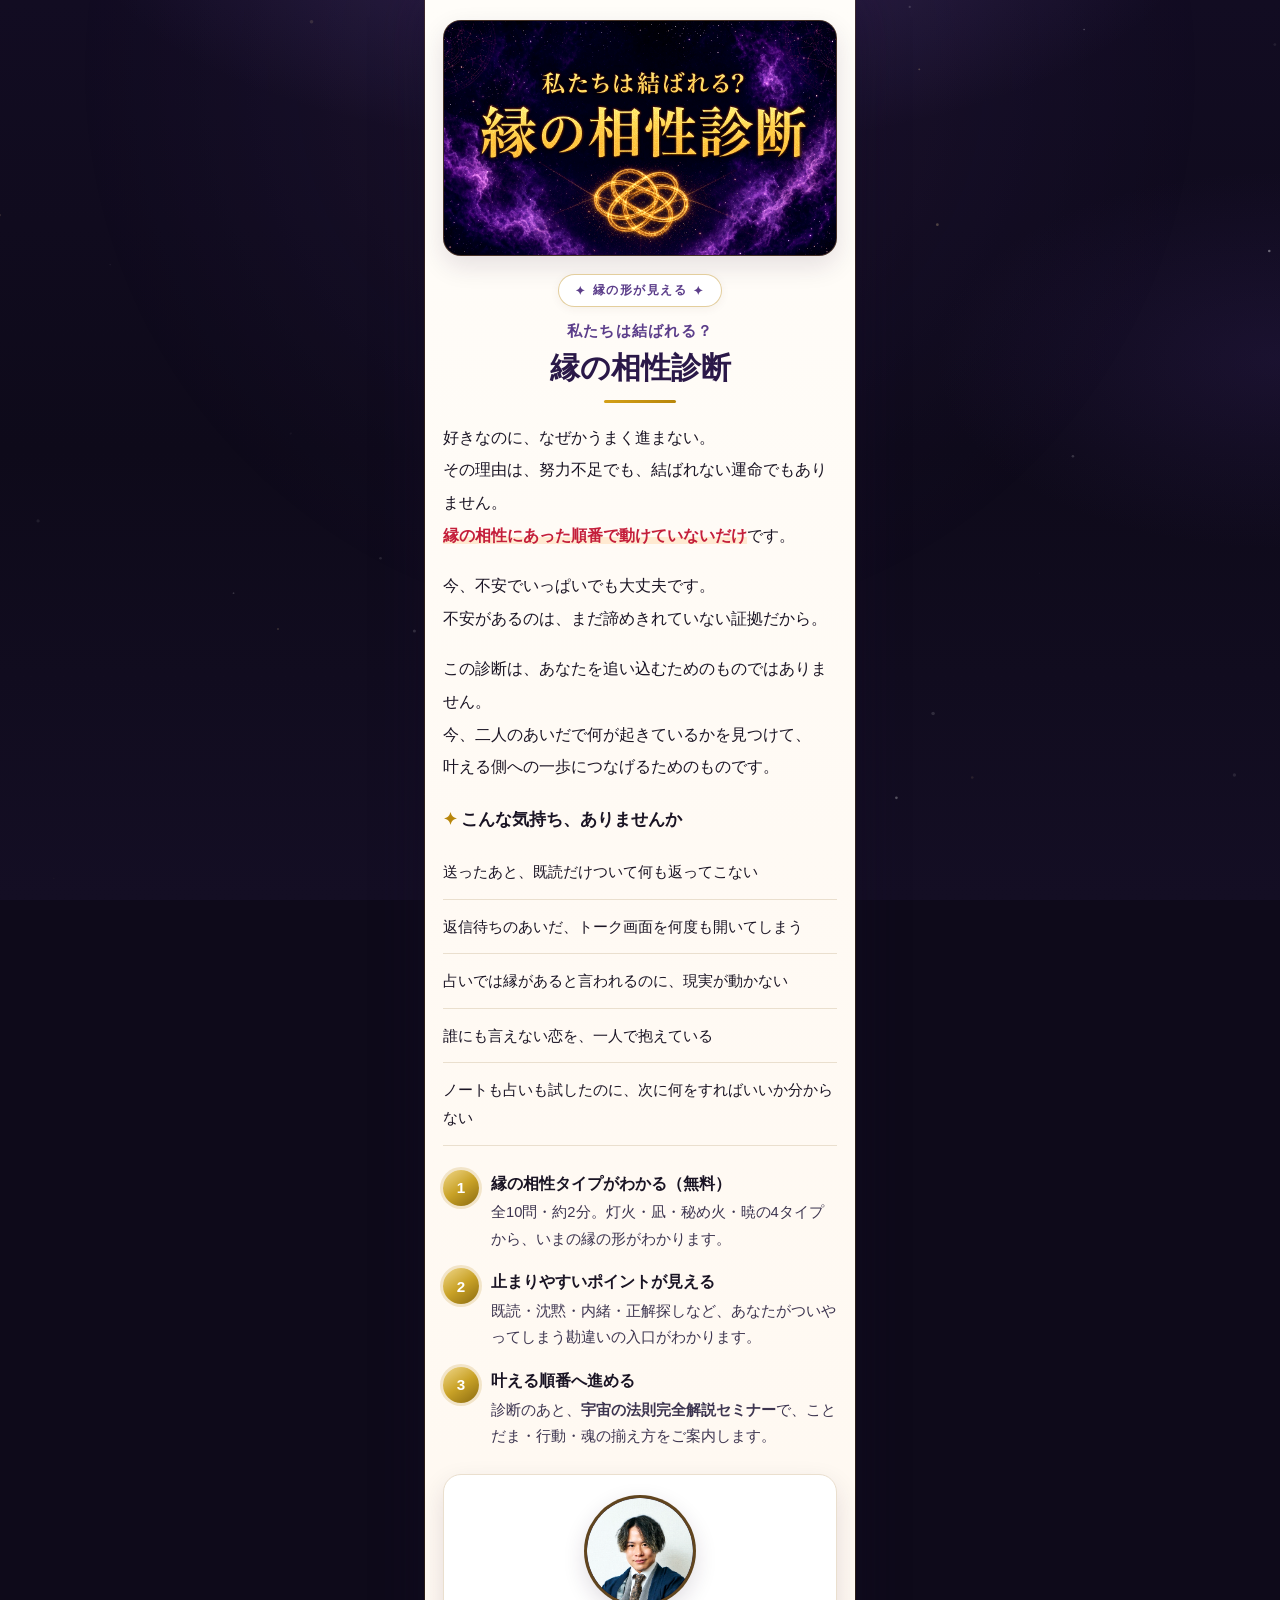
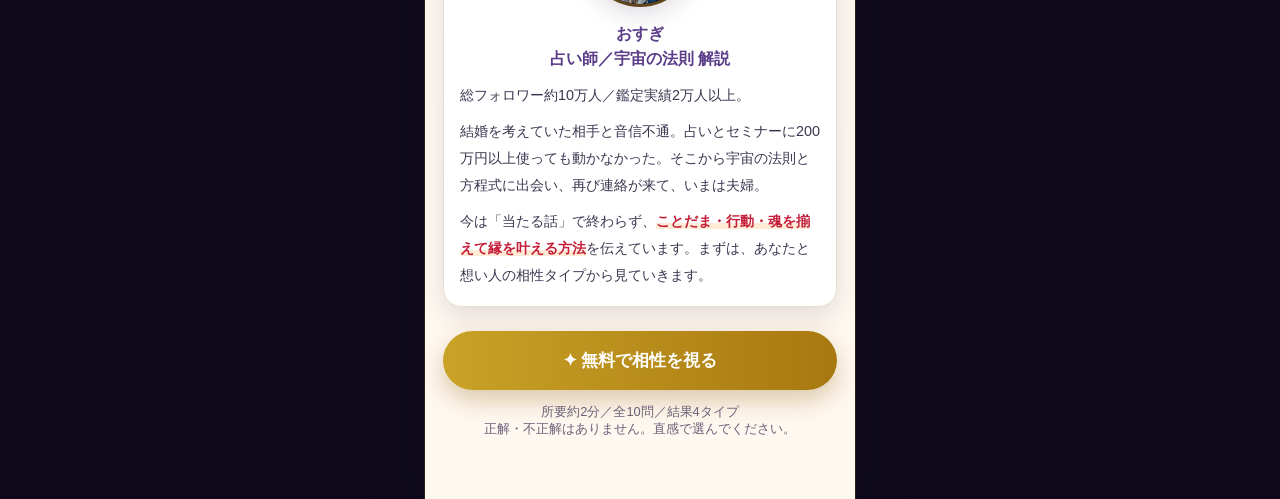
==== commit a3a48611: "Add files via upload" ====
--- a/index.html
+++ b/index.html
@@ -1,110 +1,298 @@
 <!DOCTYPE html>
-<!-- SITE=unmei 公開=https://knttnhtt9k-beep.github.io/osugi/unmei/ ルートに上げない -->
 <html lang="ja">
 <head>
 <meta charset="UTF-8">
 <meta name="viewport" content="width=device-width, initial-scale=1.0, viewport-fit=cover">
-<title>運命の人診断｜おすぎ</title>
-<meta name="description" content="運命の人には、必ず試練がある。あなたの試練と、その乗り越え方が、10問・約2分でわかります。">
-<meta property="og:title" content="運命の人診断｜おすぎ">
-<meta property="og:description" content="運命の人には、必ず試練がある。あなたの試練と、その乗り越え方がわかります。">
-<link rel="stylesheet" href="result.css?v=20261012h">
+<title>縁の相性診断｜おすぎ</title>
+<meta name="description" content="全10問・約2分。あなたと想い人の縁の相性タイプがわかります。診断のあと、宇宙の法則完全解説セミナーへ。">
+<style>
+  :root {
+    --ink: #1a1424;
+    --ink-soft: #3d3550;
+    --muted: #6a6178;
+    --cream: #fffaf4;
+    --line: #eadfce;
+    --gold: #b8860b;
+    --moon: #5b3d8a;
+    --accent-red: #c41e3a;
+    --card: #ffffff;
+    --outer: #0e0a1a;
+    --shadow: 0 10px 26px rgba(40, 20, 60, 0.12);
+  }
+  * { box-sizing: border-box; }
+  body {
+    margin: 0;
+    font-family: "Hiragino Sans", "Hiragino Kaku Gothic ProN", "Noto Sans JP", sans-serif;
+    color: var(--ink);
+    background: var(--outer);
+    position: relative;
+    overflow-x: hidden;
+    -webkit-font-smoothing: antialiased;
+  }
+  #cosmicCanvas {
+    position: fixed; inset: 0; width: 100%; height: 100%;
+    z-index: 0; pointer-events: none; opacity: .55;
+  }
+  body::before {
+    content: "";
+    position: fixed; inset: 0; z-index: 0; pointer-events: none;
+    background:
+      radial-gradient(ellipse 70% 40% at 50% -8%, rgba(120, 90, 180, .28), transparent 62%),
+      radial-gradient(ellipse 45% 35% at 100% 40%, rgba(80, 50, 140, .18), transparent 60%),
+      linear-gradient(180deg, #120c22 0%, #0e0a1a 50%, #140e24 100%);
+  }
+  .app {
+    position: relative; z-index: 1;
+    min-height: 100vh;
+    max-width: 430px;
+    margin: 0 auto;
+    padding: 0 18px 48px;
+    background: linear-gradient(180deg, #fffdf9 0%, var(--cream) 40%, #fff8f0 100%);
+    box-shadow: 0 0 0 1px rgba(184, 134, 11, .18), 0 0 48px rgba(20, 10, 40, .45);
+  }
+  .screen { display: none; animation: fadeIn .35s ease; }
+  .screen.active { display: block; }
+  @keyframes fadeIn {
+    from { opacity: 0; transform: translateY(8px); }
+    to { opacity: 1; transform: translateY(0); }
+  }
+  #intro { text-align: center; padding-top: 20px; }
+
+  .hero {
+    width: 100%;
+    aspect-ratio: 5 / 3;
+    border-radius: 18px;
+    overflow: hidden;
+    margin: 0 0 18px;
+    box-shadow: var(--shadow);
+    background: #1a1030;
+    border: 1px solid rgba(184, 134, 11, .28);
+  }
+  .hero img {
+    width: 100%; height: 100%; object-fit: cover; display: block;
+    filter: contrast(1.1) saturate(1.06) brightness(1.05);
+  }
+
+  .head-badge {
+    display: inline-flex; align-items: center; gap: 6px;
+    padding: 7px 16px; border-radius: 999px;
+    background: #fff;
+    border: 1px solid rgba(184, 134, 11, .4);
+    box-shadow: 0 2px 10px rgba(80, 50, 20, .06);
+    font-size: .76rem; font-weight: 800; letter-spacing: .12em;
+    color: var(--moon); margin-bottom: 14px;
+  }
+  .catch {
+    margin: 0 0 6px;
+    font-size: .95rem; font-weight: 700; letter-spacing: .08em;
+    color: var(--moon);
+  }
+  h1 {
+    font-family: "Hiragino Mincho ProN", "Yu Mincho", "Noto Serif JP", serif;
+    font-size: 1.85rem; line-height: 1.4; margin: 0 0 10px;
+    font-weight: 700; color: #2a1848;
+  }
+  .head-underline {
+    width: 72px; height: 3px; margin: 0 auto 18px; border-radius: 999px;
+    background: linear-gradient(90deg, #d4a017, #b8860b);
+  }
+  .lead { margin: 0 0 24px; text-align: left; }
+  .lead p {
+    color: var(--ink); font-size: 1.02rem; line-height: 2;
+    margin: 0 0 1.1em; font-weight: 500;
+  }
+  .lead p:last-child { margin-bottom: 0; }
+  .lead strong, .teacher-box strong {
+    color: var(--accent-red); font-weight: 800;
+    background: linear-gradient(180deg, transparent 62%, rgba(255, 220, 180, .55) 62%);
+  }
+  .section-title {
+    margin: 0 0 12px;
+    font-family: "Hiragino Mincho ProN", "Yu Mincho", serif;
+    font-size: 1.08rem; font-weight: 700; line-height: 1.5;
+    color: var(--ink); text-align: left;
+  }
+  .section-title::before { content: "✦ "; color: var(--gold); }
+  .scene-list, .empathy-list {
+    margin: 0 0 24px; padding: 0; list-style: none; text-align: left;
+  }
+  .scene-list li, .empathy-list li {
+    padding: 13px 0; border-bottom: 1px solid var(--line);
+    font-size: .96rem; line-height: 1.8; color: var(--ink);
+  }
+  .teacher-box {
+    margin: 0 0 24px; padding: 20px 16px 18px; border-radius: 18px;
+    background: #fff;
+    border: 1px solid var(--line);
+    box-shadow: var(--shadow);
+    text-align: left;
+  }
+  .reason-item h3 { margin: 2px 0 4px; font-size: 1.02rem; line-height: 1.45; color: var(--ink); }
+  .reason-item p { margin: 0; font-size: .92rem; line-height: 1.8; color: var(--ink-soft); }
+  .reason-num {
+    width: 36px; height: 36px; border-radius: 50%;
+    display: grid; place-items: center;
+    font-size: .95rem; font-weight: 800; color: #fff;
+    background: linear-gradient(145deg, #f0d78a, #c9a227 50%, #8a6a10);
+    box-shadow: 0 0 0 3px rgba(184, 134, 11, .18);
+  }
+  .teacher-photo {
+    width: 112px; height: 112px; margin: 0 auto 14px; border-radius: 50%;
+    overflow: hidden; border: 3px solid rgba(184, 134, 11, .45);
+    box-shadow: 0 8px 22px rgba(40, 20, 60, .14); background: #1a1030;
+  }
+  .teacher-photo img {
+    width: 100%; height: 100%; object-fit: cover; display: block;
+    filter: contrast(1.08) brightness(1.05);
+  }
+  .teacher-box h3 {
+    margin: 0 0 10px; font-size: 1rem; line-height: 1.6;
+    color: var(--moon); text-align: center;
+    font-family: "Hiragino Mincho ProN", "Yu Mincho", serif;
+  }
+  .teacher-box p {
+    margin: 0 0 10px; font-size: .9rem; line-height: 1.85; color: var(--ink-soft);
+  }
+  .teacher-box p:last-child { margin-bottom: 0; }
+  .reason-list { text-align: left; margin: 0 0 24px; padding: 0; }
+  .reason-item {
+    list-style: none; display: grid; grid-template-columns: 36px 1fr;
+    gap: 12px; margin-bottom: 16px;
+  }
+  .primary-btn {
+    width: 100%; border: none; border-radius: 999px;
+    padding: 18px 16px; font-size: 1.05rem; font-weight: 800; color: #fff;
+    background: linear-gradient(90deg, #c9a227, #a87810 50%, #7a5808);
+    background-size: 200% 100%;
+    box-shadow: 0 10px 24px rgba(140, 100, 20, .32);
+    cursor: pointer;
+    transition: transform .2s ease, box-shadow .2s ease;
+    animation: btn-zoom 1.8s ease-in-out infinite, btn-shine 4s ease-in-out infinite;
+  }
+  .primary-btn:hover:not(:disabled) {
+    transform: scale(1.03);
+    box-shadow: 0 14px 28px rgba(140, 100, 20, .4);
+    animation-play-state: paused;
+  }
+  .primary-btn:disabled { opacity: .45; cursor: not-allowed; box-shadow: none; animation: none; }
+  @keyframes btn-zoom {
+    0%, 100% { transform: scale(1); }
+    50% { transform: scale(1.03); box-shadow: 0 12px 28px rgba(140,100,20,.4), 0 0 0 5px rgba(212,160,23,.12); }
+  }
+  @keyframes btn-shine {
+    0%, 100% { background-position: 0% 50%; }
+    50% { background-position: 100% 50%; }
+  }
+  .subnote { margin-top: 14px; font-size: .8rem; color: var(--muted); }
+
+  #quiz { padding-top: 24px; }
+  .topbar {
+    display: flex; justify-content: space-between;
+    margin-bottom: 10px; font-size: .82rem; color: var(--muted); font-weight: 600;
+  }
+  .bar { height: 7px; background: #efe6d8; border-radius: 999px; overflow: hidden; margin-bottom: 24px; }
+  .bar > span {
+    display: block; height: 100%; width: 0%;
+    background: linear-gradient(90deg, #d4a017, #b8860b);
+    transition: width .25s ease;
+  }
+  .q-card {
+    background: var(--card); border-radius: 18px; padding: 18px 16px;
+    box-shadow: var(--shadow); margin-bottom: 12px;
+    border: 1px solid var(--line);
+  }
+  .q-label { color: var(--gold); font-size: .74rem; font-weight: 800; letter-spacing: .1em; margin-bottom: 8px; }
+  .q-text { font-size: 1.05rem; font-weight: 700; line-height: 1.65; text-align: left; color: var(--ink); }
+  .choices { margin-top: 12px; display: grid; gap: 8px; }
+  .choice {
+    width: 100%; text-align: left; border: 1.5px solid var(--line);
+    background: #fff; border-radius: 14px; padding: 13px 14px;
+    font-size: .94rem; line-height: 1.55; color: var(--ink); cursor: pointer;
+  }
+  .choice.selected {
+    border-color: var(--gold);
+    background: #fff8e8;
+    box-shadow: 0 0 0 2px rgba(184, 134, 11, .15);
+  }
+  #nextBtn { margin-top: 8px; }
+
+  #analyze { text-align: center; padding-top: 120px; }
+  .spinner {
+    width: 64px; height: 64px; margin: 0 auto 24px; border-radius: 50%;
+    border: 4px solid #efe6d8; border-top-color: var(--gold);
+    animation: spin .8s linear infinite;
+  }
+  @keyframes spin { to { transform: rotate(360deg); } }
+  #analyze h2 {
+    font-family: "Hiragino Mincho ProN", "Yu Mincho", serif;
+    font-size: 1.2rem; margin: 0 0 8px; color: var(--ink);
+  }
+  #analyze p { color: var(--ink-soft); font-size: .95rem; line-height: 1.8; }
+</style>
 </head>
-<body class="lp-body-root">
+<body>
 <canvas id="cosmicCanvas" aria-hidden="true"></canvas>
-<div class="app app-lp">
+<div class="app">
 
   <section id="intro" class="screen active">
-    <header class="lp-hero">
-      <img class="lp-hero-img" src="images/head_diagnosis.jpg?v=20261012h" alt="" width="1280" height="720">
-      <div class="lp-hero-veil"></div>
-      <div class="lp-hero-copy">
-        <p class="lp-kicker">おすぎ</p>
-        <h1>運命の人診断</h1>
-        <p class="lp-catch">運命の人には、<br>必ず試練がある。</p>
-        <p class="lp-sub">あなたの試練と、その乗り越え方がわかります。</p>
-        <div class="four-threads" aria-hidden="true"><i></i><i></i><i></i><i></i></div>
-        <button class="primary-btn" id="startBtnTop">▶ 無料で診断する</button>
-        <p class="subnote">約2分・全10問</p>
+    <div class="hero">
+      <img src="images/head_diagnosis.jpg?v=20261002final" alt="縁の相性診断" width="1000" height="600">
+    </div>
+    <div class="head-badge"><span>✦</span>縁の形が見える<span>✦</span></div>
+    <p class="catch">私たちは結ばれる？</p>
+    <h1>縁の相性診断</h1>
+    <div class="head-underline"></div>
+    <div class="lead">
+      <p>好きなのに、なぜかうまく進まない。<br>その理由は、努力不足でも、結ばれない運命でもありません。<br><strong>縁の相性にあった順番で動けていないだけ</strong>です。</p>
+      <p>今、不安でいっぱいでも大丈夫です。<br>不安があるのは、まだ諦めきれていない証拠だから。</p>
+      <p>この診断は、あなたを追い込むためのものではありません。<br>今、二人のあいだで何が起きているかを見つけて、<br>叶える側への一歩につなげるためのものです。</p>
+    </div>
+
+    <h2 class="section-title">こんな気持ち、ありませんか</h2>
+    <ul class="empathy-list">
+      <li>送ったあと、既読だけついて何も返ってこない</li>
+      <li>返信待ちのあいだ、トーク画面を何度も開いてしまう</li>
+      <li>占いでは縁があると言われるのに、現実が動かない</li>
+      <li>誰にも言えない恋を、一人で抱えている</li>
+      <li>ノートも占いも試したのに、次に何をすればいいか分からない</li>
+    </ul>
+
+    <ul class="reason-list">
+      <li class="reason-item">
+        <div class="reason-num">1</div>
+        <div>
+          <h3>縁の相性タイプがわかる（無料）</h3>
+          <p>全10問・約2分。灯火・凪・秘め火・暁の4タイプから、いまの縁の形がわかります。</p>
+        </div>
+      </li>
+      <li class="reason-item">
+        <div class="reason-num">2</div>
+        <div>
+          <h3>止まりやすいポイントが見える</h3>
+          <p>既読・沈黙・内緒・正解探しなど、あなたがついやってしまう勘違いの入口がわかります。</p>
+        </div>
+      </li>
+      <li class="reason-item">
+        <div class="reason-num">3</div>
+        <div>
+          <h3>叶える順番へ進める</h3>
+          <p>診断のあと、<strong>宇宙の法則完全解説セミナー</strong>で、ことだま・行動・魂の揃え方をご案内します。</p>
+        </div>
+      </li>
+    </ul>
+
+    <div class="teacher-box">
+      <div class="teacher-photo">
+        <img src="images/teacher-osugi.png" alt="おすぎ" width="112" height="112">
       </div>
-    </header>
-
-    <div class="lp-wrap">
-      <div class="lp-glass reveal">
-        <div class="lead">
-          <p>あの人は、運命の人なのか。<br>それなのに、どうして結ばれないのか。</p>
-          <p>運命の人とは、必ず試練を伴う相手です。</p>
-          <p>出会ってすぐ、なんの障害もなく結ばれる相手は、運命の人ではありません。<br>与えられた試練を乗り越えた二人だけが、本当の意味で結ばれ、深く愛し合っていきます。</p>
-          <p>運命の人と結ばれて、溺愛される人。<br>好きなのに、すれ違ってしまう人。</p>
-          <p>その違いは、出会いや相性でも、年齢でもありません。<br><strong>与えられた試練に、気づいて乗り越えられたかどうか</strong>——ただ、その違いです。</p>
-          <p>あなたが「よかれ」と思って続けていることの中に、その試練のヒントが隠れています。</p>
-          <p>あなたの運命の人との試練がどんな形なのか。<br>乗り越えるための“最初の一歩”は何か。<br>10問・約2分で、わかります。</p>
-        </div>
-      </div>
-
-      <h2 class="section-title reveal">こんなこと、ありませんか</h2>
-      <ul class="empathy-list">
-        <li class="reveal">気づけば今日も、あの人のことを考えている</li>
-        <li class="reveal">スマホを手に取るたび、心のどこかで、連絡を期待してしまう</li>
-        <li class="reveal">「今は待つしかない」と、自分に言い聞かせている</li>
-        <li class="reveal">忘れようとするほど、またあの人のことを考えてしまう</li>
-        <li class="reveal">「結ばれますように」と、願わずにはいられない</li>
-        <li class="reveal">いろいろ試したのに、恋も、人間関係も、お金も、あと一歩が動かない</li>
-        <li class="reveal">本当は、ただ、もっと大切にされたいだけなのに</li>
-      </ul>
-      <div class="lead reveal">
-        <p>ひとつでも当てはまったなら、あなたが悪いわけではありません。<br>誰も、正しいやり方を教えてくれなかっただけです。</p>
-      </div>
-
-      <h2 class="section-title reveal">試練は、四つの筋に分かれます</h2>
-      <ul class="gate-list">
-        <li class="gate gate-a reveal"><b>待つ</b><span>連絡を待っているあいだ、時間が止まっている</span></li>
-        <li class="gate gate-b reveal"><b>想い</b><span>忘れようとしても、あの人のことが戻ってくる</span></li>
-        <li class="gate gate-c reveal"><b>願い</b><span>唱えても、言葉が届いている感じがしない</span></li>
-        <li class="gate gate-d reveal"><b>迷い</b><span>学びは増えるのに、いちばん大事なところで止まる</span></li>
-      </ul>
-
-      <ul class="reason-list">
-        <li class="reason-item reveal">
-          <div class="reason-num">1</div>
-          <div>
-            <h3>試練のタイプがわかる</h3>
-            <p>あなたと運命の人のあいだにある「試練」が、4つのうちどのタイプか。</p>
-          </div>
-        </li>
-        <li class="reason-item reveal">
-          <div class="reason-num">2</div>
-          <div>
-            <h3>長引かせている常識が見える</h3>
-            <p>その試練を長引かせてしまう、知らずに続けている「間違った常識」。</p>
-          </div>
-        </li>
-        <li class="reason-item reveal">
-          <div class="reason-num">3</div>
-          <div>
-            <h3>最初の一歩がわかる</h3>
-            <p>試練を乗り越えるための、今日からの“最初の一歩”、ひとつ。</p>
-          </div>
-        </li>
-      </ul>
-
-      <div class="teacher-box reveal">
-        <div class="teacher-photo-sm">
-          <img src="images/teacher-osugi.png" alt="おすぎ" width="112" height="112">
-        </div>
-        <h3>おすぎ<br>占い師／宇宙の法則 解説</h3>
-        <p>総フォロワー約10万人／鑑定実績2万人以上</p>
-        <p>結婚を考えていた人に、ある日突然振られました。<br>LINEは既読もつかず、電話はコール音が鳴るだけ。</p>
-        <p>占いとセミナーに200万円以上使っても、<br>あの人から連絡が来ることはありませんでした。</p>
-        <p>そこで出会ったのが、宇宙の法則と、<br>運命の人と結ばれ、溺愛されるための<strong>“ある順番”</strong>でした。</p>
-        <p>僕自身も、音信不通という試練のただ中にいた一人です。<br>その試練を乗り越えたら、あの人から連絡が来て、<br>今は、その人と夫婦になっています。しかも、溺愛されています。</p>
-        <p>この順番は、恋愛だけのものではありません。<br>人間関係がうまくいき始める人も、お金の流れが変わる人も、同じ順番を使っています。<br>ただ、いちばん痛い場所から整えないと、どれも動きません。<br>だからこの診断では、まず運命の人とのすれ違いから見ていきます。</p>
-        <p class="note-line">※結果は傾向をお伝えするものです。効果を保証するものではありません。</p>
-      </div>
-
-      <button class="primary-btn" id="startBtn">▶ 無料で診断する</button>
-      <p class="subnote">約2分・全10問／自己紹介は読み飛ばして、先に診断から始められます</p>
+      <h3>おすぎ<br>占い師／宇宙の法則 解説</h3>
+      <p>総フォロワー約10万人／鑑定実績2万人以上。</p>
+      <p>結婚を考えていた相手と音信不通。占いとセミナーに200万円以上使っても動かなかった。そこから宇宙の法則と方程式に出会い、再び連絡が来て、いまは夫婦。</p>
+      <p>今は「当たる話」で終わらず、<strong>ことだま・行動・魂を揃えて縁を叶える方法</strong>を伝えています。まずは、あなたと想い人の相性タイプから見ていきます。</p>
     </div>
+
+    <button class="primary-btn" id="startBtn">✦ 無料で相性を視る</button>
+    <p class="subnote">所要約2分／全10問／結果4タイプ<br>正解・不正解はありません。直感で選んでください。</p>
   </section>
 
   <section id="quiz" class="screen">
@@ -118,105 +306,105 @@
   </section>
 
   <section id="analyze" class="screen">
-    <div class="analyze-threads" aria-hidden="true"><i></i><i></i><i></i><i></i></div>
-    <h2>あなたの試練を視ています…</h2>
-    <p>四つの筋のうち、今の一本をたどっています</p>
+    <div class="spinner"></div>
+    <h2>あなたの縁の形を視ています…</h2>
+    <p>結果ページを準備しています</p>
   </section>
 </div>
 
-<script src="cosmic.js?v=20261012h"></script>
-<script src="lp.js?v=20261012h"></script>
+<script src="cosmic.js?v=20261002final"></script>
+<script src="types-data.js?v=20261002final"></script>
 <script>
 const PAGE_SIZE = 5;
 const QUESTIONS = [
   {
-    text: "あの人との今の状況に、いちばん近いのは？",
-    choices: [
-      { label: "連絡が途切れていて、向こうからの連絡を待っている", type: "A" },
-      { label: "忘れようとしているのに、気づくとあの人のことを考えている", type: "B" },
-      { label: "「結ばれますように」と、毎日願っている", type: "C" },
-      { label: "いろんな方法を試しているのに、何も変わらない", type: "D" }
-    ]
-  },
-  {
-    text: "占いや相談で、言われたことがあるのは？",
-    choices: [
-      { label: "「今は待つ時期です」", type: "A" },
-      { label: "「執着を手放せば、戻ってきます」", type: "B" },
-      { label: "「強く願えば、叶います」", type: "C" },
-      { label: "「正しい方法さえ見つかれば、叶いますよ」", type: "D" }
-    ]
-  },
-  {
-    text: "あの人のことで、ついやってしまうのは？",
-    choices: [
-      { label: "トーク画面を開いて、新しいメッセージがないか確かめる", type: "A" },
-      { label: "写真やトーク履歴を消そうとして、結局消せない", type: "B" },
-      { label: "寝る前に、あの人と結ばれる場面を何度も思い浮かべる", type: "C" },
-      { label: "「復縁 方法」「引き寄せ 叶った」などを検索する", type: "D" }
-    ]
-  },
-  {
-    text: "これまで、いちばん続けてきたことは？",
-    choices: [
-      { label: "あの人を信じて、待つこと", type: "A" },
-      { label: "考えないように、前向きでいようとすること", type: "B" },
-      { label: "願いの言葉を、唱えたり書いたりすること", type: "C" },
-      { label: "本や動画、講座、占いで学ぶこと", type: "D" }
-    ]
-  },
-  {
-    text: "不安になったとき、どうしますか？",
-    choices: [
-      { label: "「いつか戻ってくる」と、自分に言い聞かせる", type: "A" },
-      { label: "「不安になると波動が下がる」と、不安を打ち消そうとする", type: "B" },
-      { label: "いつもより多く、願いの言葉を唱える", type: "C" },
-      { label: "新しい占い師や、新しい方法を探す", type: "D" }
-    ]
-  },
-  {
-    text: "「あの人に連絡してみようかな」と思ったとき、近いのは？",
-    choices: [
-      { label: "「今じゃないかも」と、様子を見る", type: "A" },
-      { label: "「期待するとまた落ち込む」と、考えないようにする", type: "B" },
-      { label: "「これはサインだ」と思って、願いを強める", type: "C" },
-      { label: "「本当に送っていいのか」を、調べてから決めようとする", type: "D" }
-    ]
-  },
-  {
-    text: "願いを言葉にするとしたら、近いのは？",
-    choices: [
-      { label: "「いつか戻ってきてくれますように」", type: "A" },
-      { label: "「あの人がいなくても、幸せになれますように」", type: "B" },
-      { label: "「あの人と結ばれますように」", type: "C" },
-      { label: "「正しい方法が見つかりますように」", type: "D" }
-    ]
-  },
-  {
-    text: "友だちに話すと、言われそうなことは？",
-    choices: [
-      { label: "「いい歳なんだから、いつまで待つの？」", type: "A" },
-      { label: "「いい歳なんだから、前を向きなよ」", type: "B" },
-      { label: "「願うだけじゃなくて、何かしたら？」", type: "C" },
-      { label: "「詳しすぎる。もう先生になれるよ」", type: "D" }
-    ]
-  },
-  {
-    text: "これまでにかけたお金や時間で、近いのは？",
-    choices: [
-      { label: "ほとんど使っていない。待つだけだった", type: "A" },
-      { label: "気をまぎらわすために、予定や趣味を増やした", type: "B" },
-      { label: "お守りや待ち受け、願いが叶うグッズにお金を使った", type: "C" },
-      { label: "占いや講座に、合計で何万円も、何十万も使った", type: "D" }
-    ]
-  },
-  {
-    text: "今いちばんつらいのは？（同じ数のときは、これで決まります）",
-    choices: [
-      { label: "いつまで待てばいいのか、わからない", type: "A" },
-      { label: "忘れたいのに、忘れられない", type: "B" },
-      { label: "こんなに願っているのに、届かない", type: "C" },
-      { label: "こんなに学んだのに、変わらない", type: "D" }
+    text: "今の二人の状況に、いちばん近いのは？",
+    choices: [
+      { label: "連絡は取れるけれど、反応がいつも気になる", type: "A" },
+      { label: "連絡が途絶えがち／長い沈黙・音信不通", type: "B" },
+      { label: "事情があって、関係を進めにくい", type: "C" },
+      { label: "関係そのものより「どうすれば叶うか」を調べている", type: "D" }
+    ]
+  },
+  {
+    text: "あの人から返信が来ないとき、あなたに近いのは？",
+    choices: [
+      { label: "つい、確認LINEの下書きを開いてしまう", type: "A" },
+      { label: "何もできず、ただ画面を見つめてしまう", type: "B" },
+      { label: "誰にも言えず、一人で抱え込んでしまう", type: "C" },
+      { label: "「次は何を試そう」と、つい調べ始める", type: "D" }
+    ]
+  },
+  {
+    text: "あの人を想うとき、心を占める気持ちは？",
+    choices: [
+      { label: "早く安心したい（反応が気になる）", type: "A" },
+      { label: "会いたいのに動けない、もどかしさ", type: "B" },
+      { label: "打ち明けたいのに、言えないもどかしさ", type: "C" },
+      { label: "「これで合ってるの？」という確信のなさ", type: "D" }
+    ]
+  },
+  {
+    text: "これまで、恋のためにしてきたことは？",
+    choices: [
+      { label: "連絡の頻度やタイミングを工夫した", type: "A" },
+      { label: "ひたすら待った／我慢した", type: "B" },
+      { label: "気持ちを抑えて、周りに合わせてきた", type: "C" },
+      { label: "占い・引き寄せ・ノートなど、たくさん学んだ", type: "D" }
+    ]
+  },
+  {
+    text: "友達に相談すると、言われがちなのは？",
+    choices: [
+      { label: "「ちょっと重いよ」「落ち着いたら？」", type: "A" },
+      { label: "「もう、諦めたら？」", type: "B" },
+      { label: "（そもそも、相談できない）", type: "C" },
+      { label: "「勉強しすぎ」「考えすぎだよ」", type: "D" }
+    ]
+  },
+  {
+    text: "【直感】そっと目を閉じたとき、心に浮かぶ情景は？",
+    choices: [
+      { label: "暗がりに、ぽっと灯る、あたたかな灯り", type: "A" },
+      { label: "風も波もない、静かに凪いだ海", type: "B" },
+      { label: "人には見せない、胸の奥でゆれる小さな炎", type: "C" },
+      { label: "夜が明ける直前の、白み始めた空", type: "D" }
+    ]
+  },
+  {
+    text: "【直感】今のあなたが、いちばん欲しいものは？",
+    choices: [
+      { label: "「大丈夫」という、安心", type: "A" },
+      { label: "もう一度つながる、きっかけ", type: "B" },
+      { label: "罪悪感なく想っていい、という許し", type: "C" },
+      { label: "「これでいい」と思える、確信", type: "D" }
+    ]
+  },
+  {
+    text: "うまくいかないとき、自分を責める方向は？",
+    choices: [
+      { label: "「私、重いのかな」", type: "A" },
+      { label: "「私じゃ、無理なのかな」", type: "B" },
+      { label: "「こんな恋、いけないのかな」", type: "C" },
+      { label: "「学び方が、足りないのかな」", type: "D" }
+    ]
+  },
+  {
+    text: "あなたの理想の未来に、近いのは？",
+    choices: [
+      { label: "反応に振り回されず、穏やかに愛される", type: "A" },
+      { label: "途絶えた縁が、もう一度動き出す", type: "B" },
+      { label: "事情を越えて、堂々と結ばれる", type: "C" },
+      { label: "迷いが消えて、まっすぐ叶えられる", type: "D" }
+    ]
+  },
+  {
+    text: "最後に。あなたの「好き」は、今どれくらい？",
+    choices: [
+      { label: "まだ、諦めたくない", type: "A" },
+      { label: "諦めたいのに、諦められない", type: "B" },
+      { label: "誰にも言えないけど、消えない", type: "C" },
+      { label: "叶えたい気持ちは、はっきり強い", type: "D" }
     ]
   }
 ];
@@ -236,15 +424,12 @@
   window.scrollTo({ top: 0, behavior: "smooth" });
 }
 
-function startQuiz() {
+document.getElementById("startBtn").addEventListener("click", () => {
   page = 0;
   answers.fill(null);
   show("quiz");
   renderPage();
-}
-
-document.getElementById("startBtn").addEventListener("click", startQuiz);
-document.getElementById("startBtnTop").addEventListener("click", startQuiz);
+});
 
 function pageRange() {
   const start = page * PAGE_SIZE;
@@ -288,7 +473,7 @@
   }
   const remaining = total - end;
   document.getElementById("nextBtn").textContent =
-    remaining <= 0 ? "▶ 結果を見る" : `次へ（残り${remaining}問）`;
+    remaining <= 0 ? "結果を視る" : `次へ（残り${remaining}問）`;
   updateNextBtn();
 }
 
@@ -316,14 +501,14 @@
     if (choice) scores[choice.type] += 1;
   });
   const order = ["A", "B", "C", "D"];
-  const max = Math.max(scores.A, scores.B, scores.C, scores.D);
-  const tops = order.filter((type) => scores[type] === max);
-  const q10 = QUESTIONS[9].choices[answers[9]];
-  const key = tops.length === 1 ? tops[0] : (q10 && tops.indexOf(q10.type) >= 0 ? q10.type : tops[0]);
+  const sorted = order
+    .map((type) => ({ type, score: scores[type], rnd: Math.random() }))
+    .sort((a, b) => b.score - a.score || a.rnd - b.rnd);
+  const key = sorted[0].type;
 
   try {
-    sessionStorage.setItem("unmeiScores", JSON.stringify(scores));
-    sessionStorage.setItem("unmeiType", key);
+    sessionStorage.setItem("enScores", JSON.stringify(scores));
+    sessionStorage.setItem("enType", key);
   } catch (e) {}
 
   const scoreParam = order.map((type) => scores[type]).join(",");
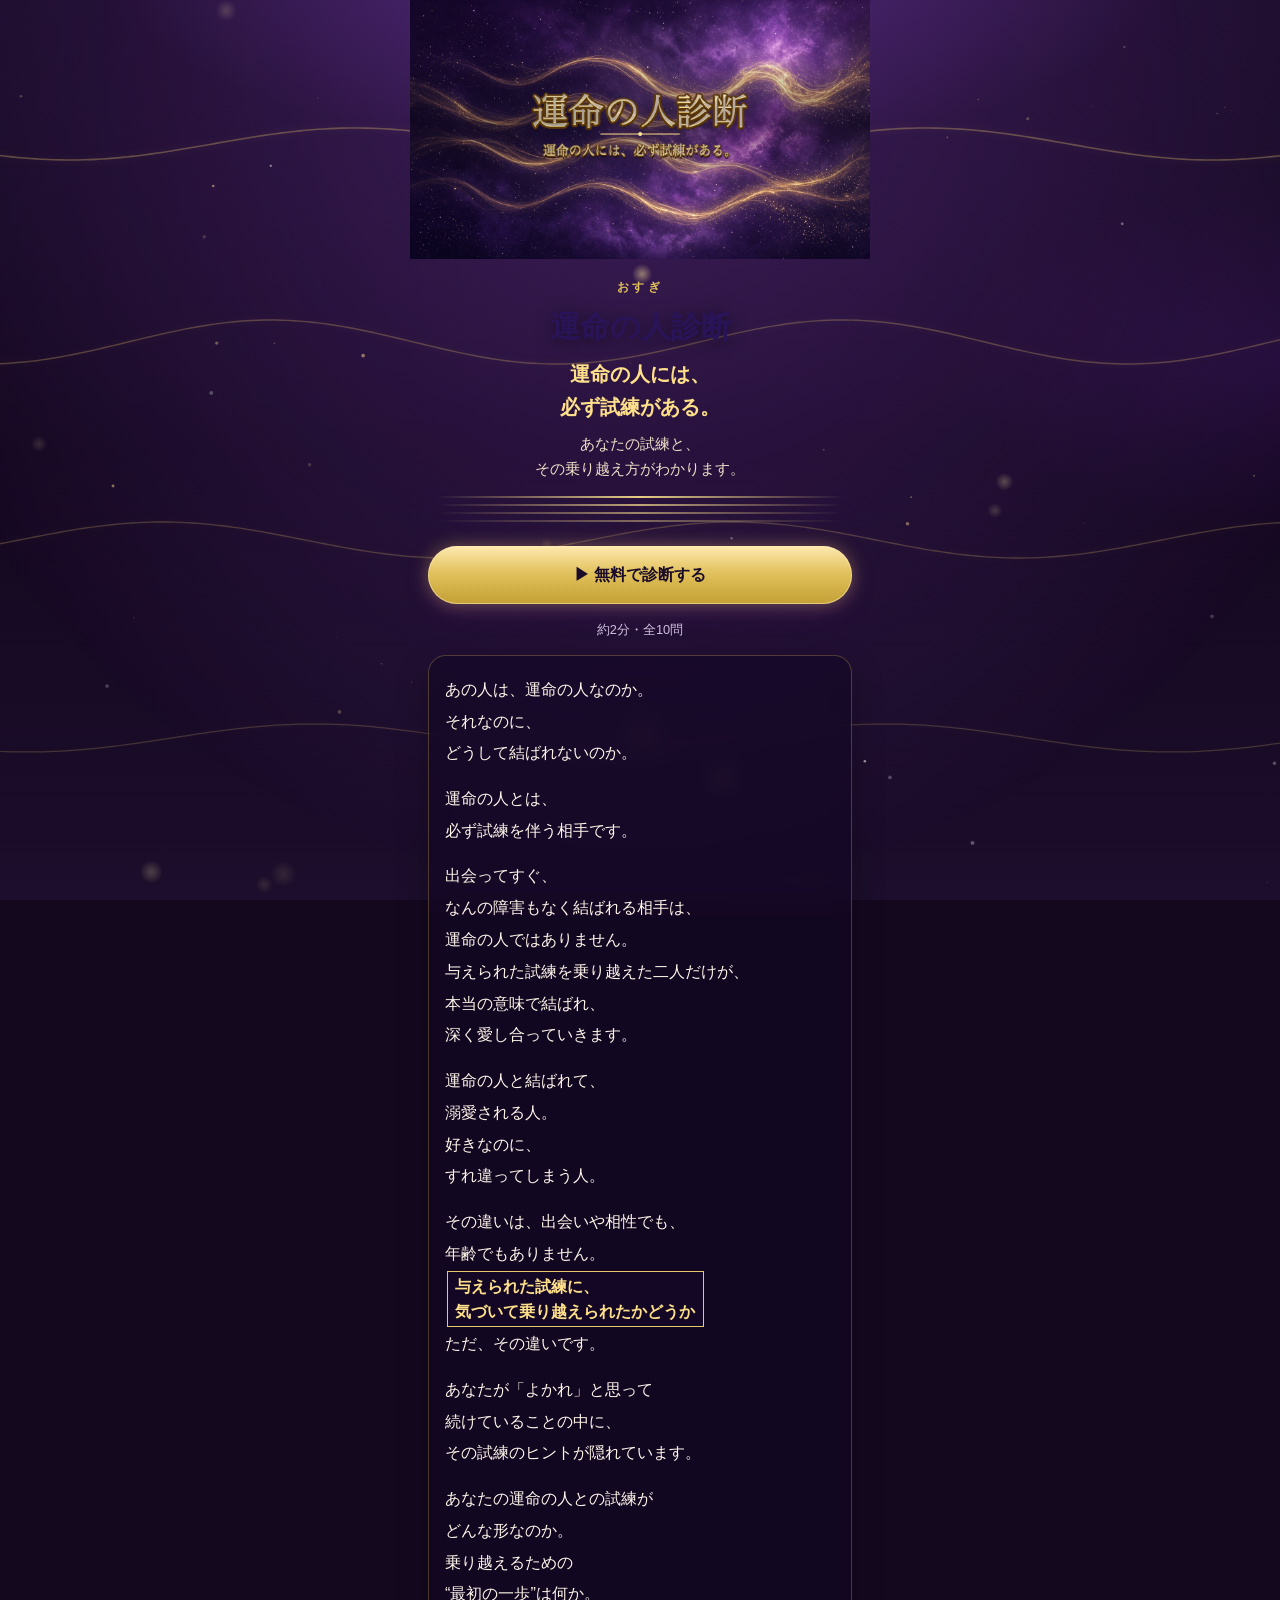
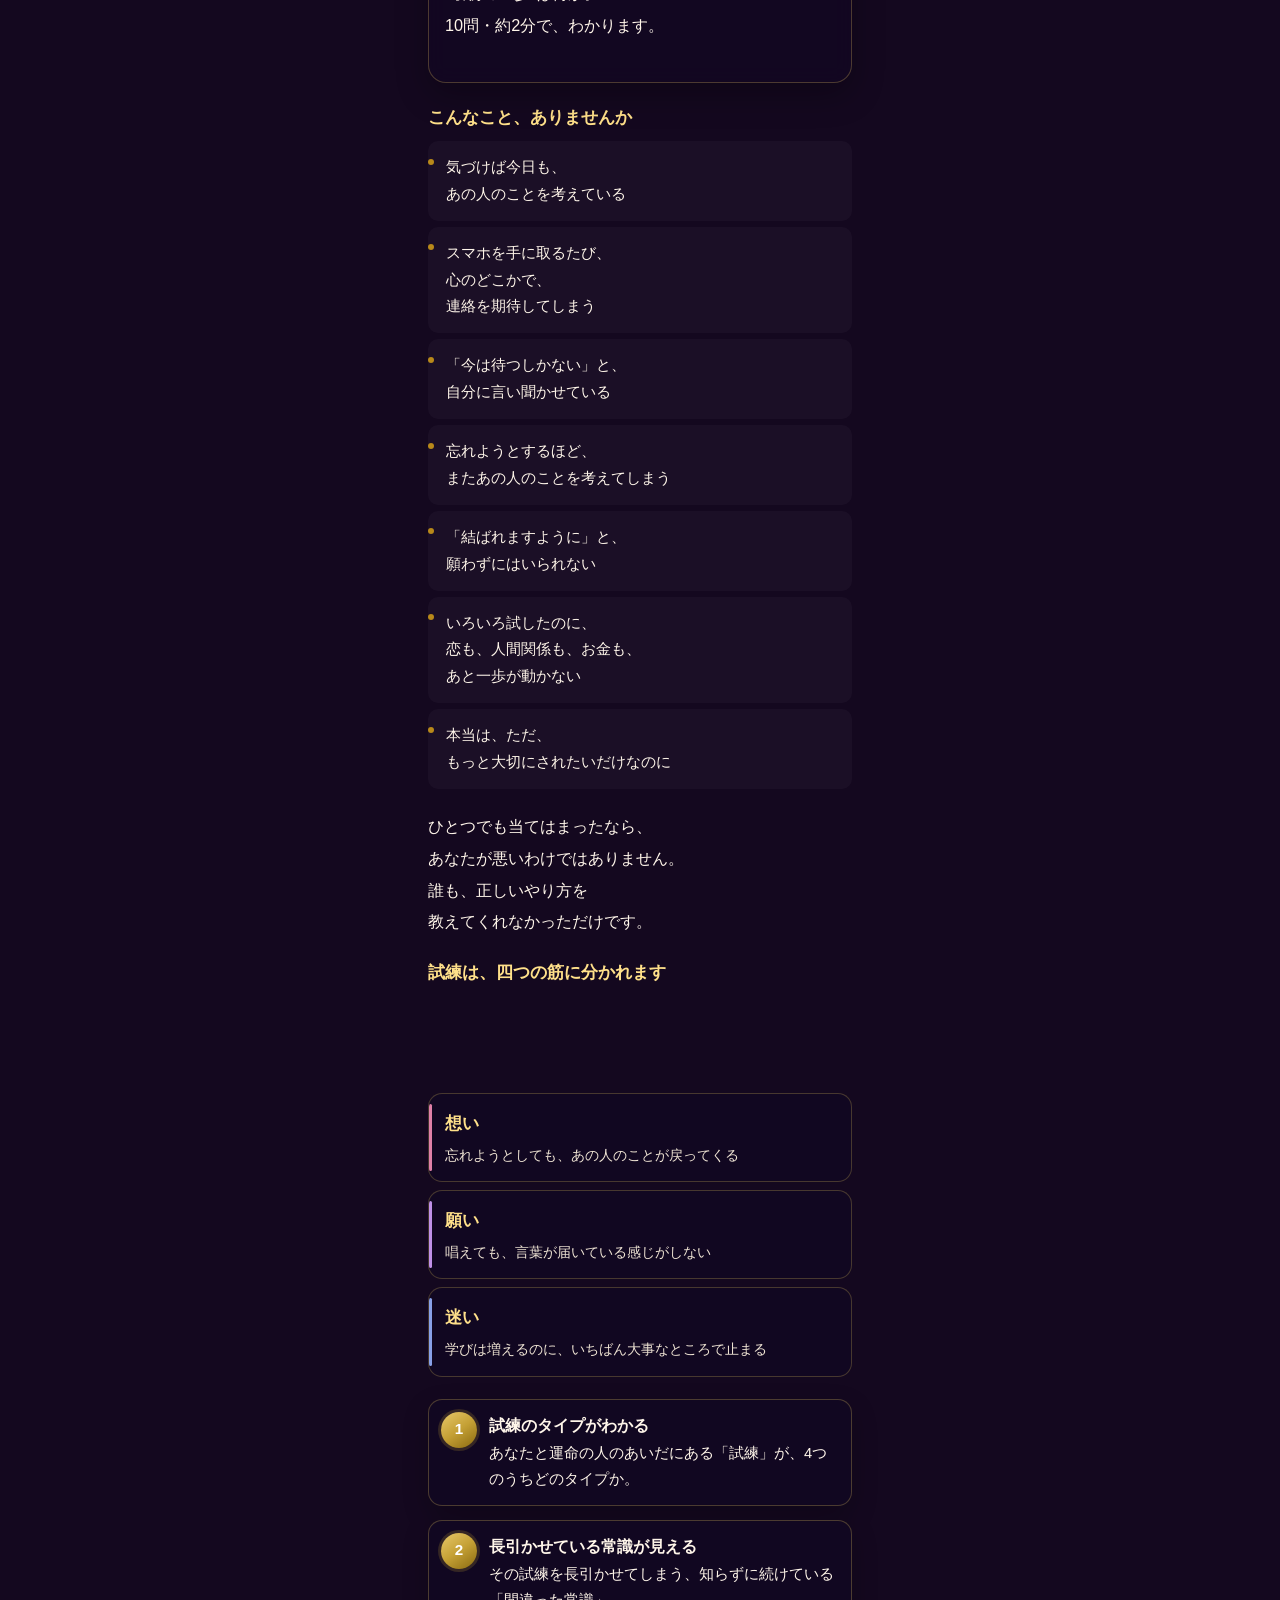
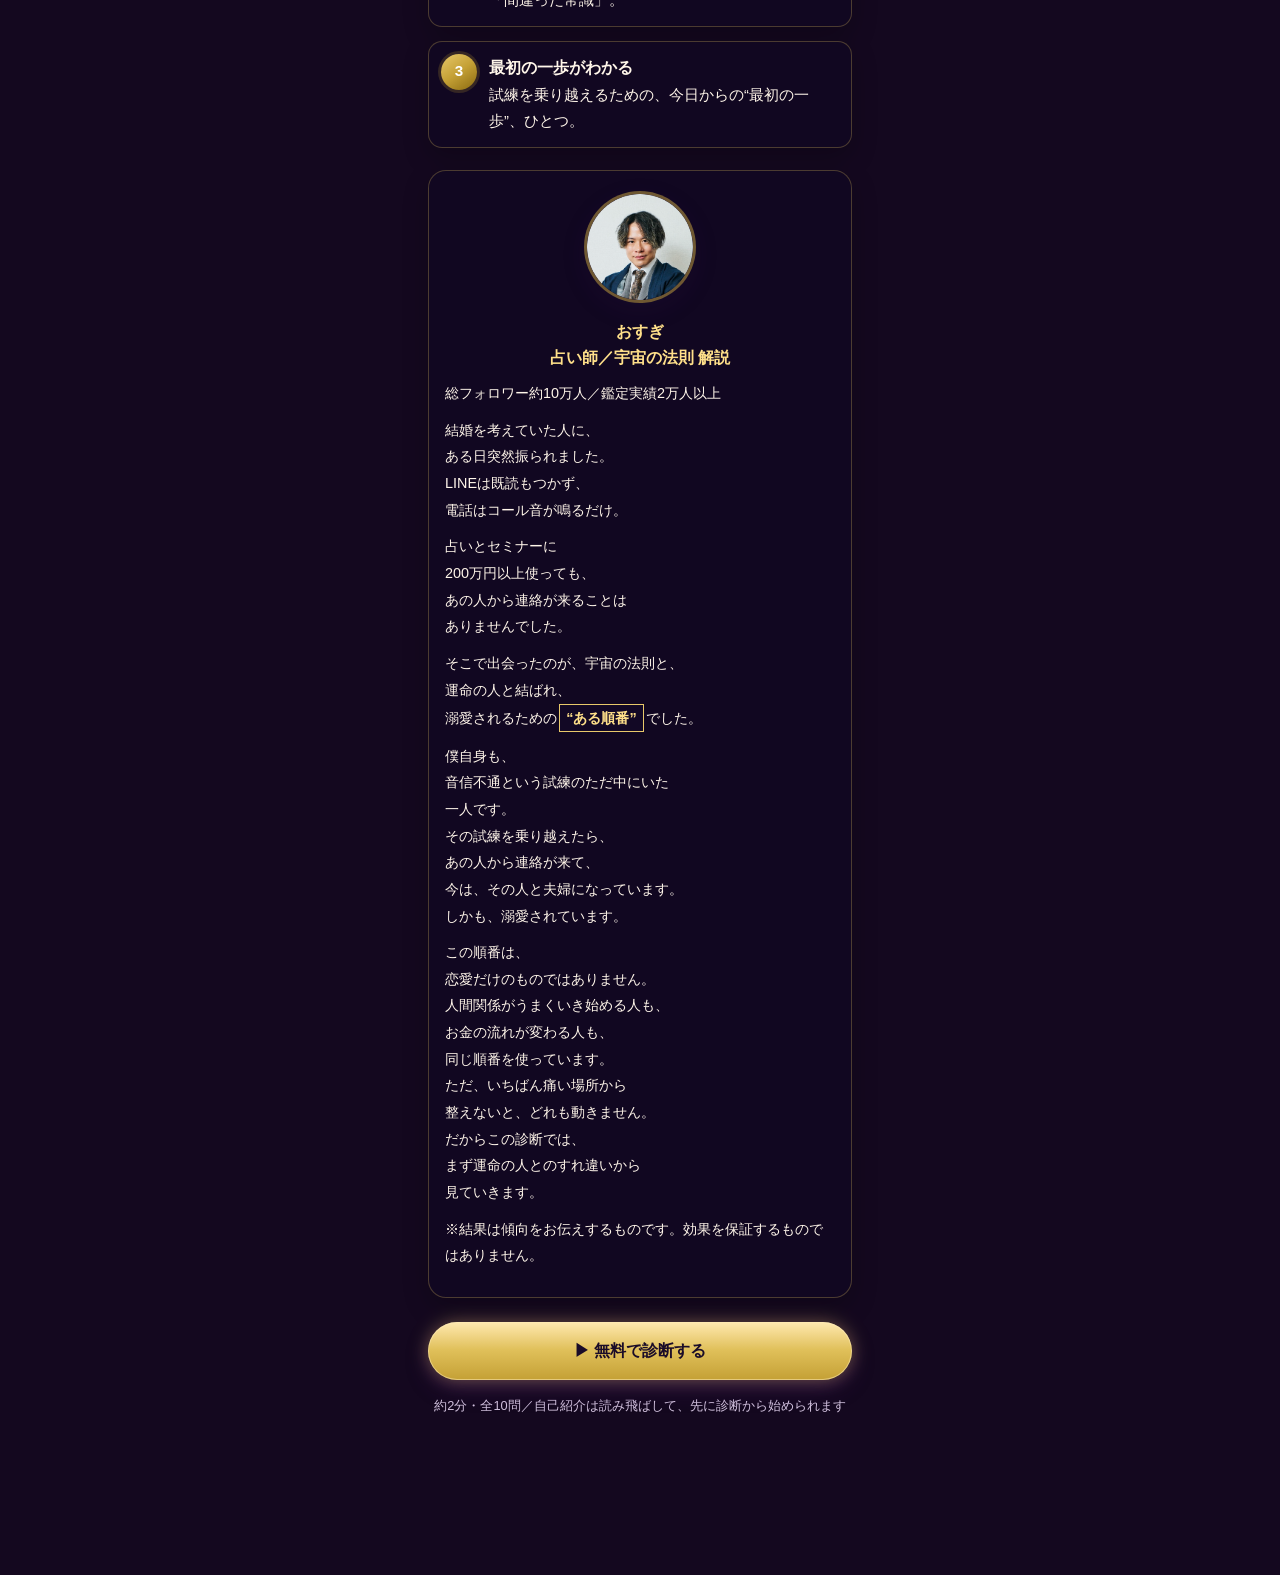
==== commit d455dc29: "Add files via upload" ====
--- a/index.html
+++ b/index.html
@@ -1,298 +1,108 @@
 <!DOCTYPE html>
+<!-- SITE=unmei 公開=https://knttnhtt9k-beep.github.io/osugi/unmei/ ルートに上げない -->
 <html lang="ja">
 <head>
 <meta charset="UTF-8">
 <meta name="viewport" content="width=device-width, initial-scale=1.0, viewport-fit=cover">
-<title>縁の相性診断｜おすぎ</title>
-<meta name="description" content="全10問・約2分。あなたと想い人の縁の相性タイプがわかります。診断のあと、宇宙の法則完全解説セミナーへ。">
-<style>
-  :root {
-    --ink: #1a1424;
-    --ink-soft: #3d3550;
-    --muted: #6a6178;
-    --cream: #fffaf4;
-    --line: #eadfce;
-    --gold: #b8860b;
-    --moon: #5b3d8a;
-    --accent-red: #c41e3a;
-    --card: #ffffff;
-    --outer: #0e0a1a;
-    --shadow: 0 10px 26px rgba(40, 20, 60, 0.12);
-  }
-  * { box-sizing: border-box; }
-  body {
-    margin: 0;
-    font-family: "Hiragino Sans", "Hiragino Kaku Gothic ProN", "Noto Sans JP", sans-serif;
-    color: var(--ink);
-    background: var(--outer);
-    position: relative;
-    overflow-x: hidden;
-    -webkit-font-smoothing: antialiased;
-  }
-  #cosmicCanvas {
-    position: fixed; inset: 0; width: 100%; height: 100%;
-    z-index: 0; pointer-events: none; opacity: .55;
-  }
-  body::before {
-    content: "";
-    position: fixed; inset: 0; z-index: 0; pointer-events: none;
-    background:
-      radial-gradient(ellipse 70% 40% at 50% -8%, rgba(120, 90, 180, .28), transparent 62%),
-      radial-gradient(ellipse 45% 35% at 100% 40%, rgba(80, 50, 140, .18), transparent 60%),
-      linear-gradient(180deg, #120c22 0%, #0e0a1a 50%, #140e24 100%);
-  }
-  .app {
-    position: relative; z-index: 1;
-    min-height: 100vh;
-    max-width: 430px;
-    margin: 0 auto;
-    padding: 0 18px 48px;
-    background: linear-gradient(180deg, #fffdf9 0%, var(--cream) 40%, #fff8f0 100%);
-    box-shadow: 0 0 0 1px rgba(184, 134, 11, .18), 0 0 48px rgba(20, 10, 40, .45);
-  }
-  .screen { display: none; animation: fadeIn .35s ease; }
-  .screen.active { display: block; }
-  @keyframes fadeIn {
-    from { opacity: 0; transform: translateY(8px); }
-    to { opacity: 1; transform: translateY(0); }
-  }
-  #intro { text-align: center; padding-top: 20px; }
-
-  .hero {
-    width: 100%;
-    aspect-ratio: 5 / 3;
-    border-radius: 18px;
-    overflow: hidden;
-    margin: 0 0 18px;
-    box-shadow: var(--shadow);
-    background: #1a1030;
-    border: 1px solid rgba(184, 134, 11, .28);
-  }
-  .hero img {
-    width: 100%; height: 100%; object-fit: cover; display: block;
-    filter: contrast(1.1) saturate(1.06) brightness(1.05);
-  }
-
-  .head-badge {
-    display: inline-flex; align-items: center; gap: 6px;
-    padding: 7px 16px; border-radius: 999px;
-    background: #fff;
-    border: 1px solid rgba(184, 134, 11, .4);
-    box-shadow: 0 2px 10px rgba(80, 50, 20, .06);
-    font-size: .76rem; font-weight: 800; letter-spacing: .12em;
-    color: var(--moon); margin-bottom: 14px;
-  }
-  .catch {
-    margin: 0 0 6px;
-    font-size: .95rem; font-weight: 700; letter-spacing: .08em;
-    color: var(--moon);
-  }
-  h1 {
-    font-family: "Hiragino Mincho ProN", "Yu Mincho", "Noto Serif JP", serif;
-    font-size: 1.85rem; line-height: 1.4; margin: 0 0 10px;
-    font-weight: 700; color: #2a1848;
-  }
-  .head-underline {
-    width: 72px; height: 3px; margin: 0 auto 18px; border-radius: 999px;
-    background: linear-gradient(90deg, #d4a017, #b8860b);
-  }
-  .lead { margin: 0 0 24px; text-align: left; }
-  .lead p {
-    color: var(--ink); font-size: 1.02rem; line-height: 2;
-    margin: 0 0 1.1em; font-weight: 500;
-  }
-  .lead p:last-child { margin-bottom: 0; }
-  .lead strong, .teacher-box strong {
-    color: var(--accent-red); font-weight: 800;
-    background: linear-gradient(180deg, transparent 62%, rgba(255, 220, 180, .55) 62%);
-  }
-  .section-title {
-    margin: 0 0 12px;
-    font-family: "Hiragino Mincho ProN", "Yu Mincho", serif;
-    font-size: 1.08rem; font-weight: 700; line-height: 1.5;
-    color: var(--ink); text-align: left;
-  }
-  .section-title::before { content: "✦ "; color: var(--gold); }
-  .scene-list, .empathy-list {
-    margin: 0 0 24px; padding: 0; list-style: none; text-align: left;
-  }
-  .scene-list li, .empathy-list li {
-    padding: 13px 0; border-bottom: 1px solid var(--line);
-    font-size: .96rem; line-height: 1.8; color: var(--ink);
-  }
-  .teacher-box {
-    margin: 0 0 24px; padding: 20px 16px 18px; border-radius: 18px;
-    background: #fff;
-    border: 1px solid var(--line);
-    box-shadow: var(--shadow);
-    text-align: left;
-  }
-  .reason-item h3 { margin: 2px 0 4px; font-size: 1.02rem; line-height: 1.45; color: var(--ink); }
-  .reason-item p { margin: 0; font-size: .92rem; line-height: 1.8; color: var(--ink-soft); }
-  .reason-num {
-    width: 36px; height: 36px; border-radius: 50%;
-    display: grid; place-items: center;
-    font-size: .95rem; font-weight: 800; color: #fff;
-    background: linear-gradient(145deg, #f0d78a, #c9a227 50%, #8a6a10);
-    box-shadow: 0 0 0 3px rgba(184, 134, 11, .18);
-  }
-  .teacher-photo {
-    width: 112px; height: 112px; margin: 0 auto 14px; border-radius: 50%;
-    overflow: hidden; border: 3px solid rgba(184, 134, 11, .45);
-    box-shadow: 0 8px 22px rgba(40, 20, 60, .14); background: #1a1030;
-  }
-  .teacher-photo img {
-    width: 100%; height: 100%; object-fit: cover; display: block;
-    filter: contrast(1.08) brightness(1.05);
-  }
-  .teacher-box h3 {
-    margin: 0 0 10px; font-size: 1rem; line-height: 1.6;
-    color: var(--moon); text-align: center;
-    font-family: "Hiragino Mincho ProN", "Yu Mincho", serif;
-  }
-  .teacher-box p {
-    margin: 0 0 10px; font-size: .9rem; line-height: 1.85; color: var(--ink-soft);
-  }
-  .teacher-box p:last-child { margin-bottom: 0; }
-  .reason-list { text-align: left; margin: 0 0 24px; padding: 0; }
-  .reason-item {
-    list-style: none; display: grid; grid-template-columns: 36px 1fr;
-    gap: 12px; margin-bottom: 16px;
-  }
-  .primary-btn {
-    width: 100%; border: none; border-radius: 999px;
-    padding: 18px 16px; font-size: 1.05rem; font-weight: 800; color: #fff;
-    background: linear-gradient(90deg, #c9a227, #a87810 50%, #7a5808);
-    background-size: 200% 100%;
-    box-shadow: 0 10px 24px rgba(140, 100, 20, .32);
-    cursor: pointer;
-    transition: transform .2s ease, box-shadow .2s ease;
-    animation: btn-zoom 1.8s ease-in-out infinite, btn-shine 4s ease-in-out infinite;
-  }
-  .primary-btn:hover:not(:disabled) {
-    transform: scale(1.03);
-    box-shadow: 0 14px 28px rgba(140, 100, 20, .4);
-    animation-play-state: paused;
-  }
-  .primary-btn:disabled { opacity: .45; cursor: not-allowed; box-shadow: none; animation: none; }
-  @keyframes btn-zoom {
-    0%, 100% { transform: scale(1); }
-    50% { transform: scale(1.03); box-shadow: 0 12px 28px rgba(140,100,20,.4), 0 0 0 5px rgba(212,160,23,.12); }
-  }
-  @keyframes btn-shine {
-    0%, 100% { background-position: 0% 50%; }
-    50% { background-position: 100% 50%; }
-  }
-  .subnote { margin-top: 14px; font-size: .8rem; color: var(--muted); }
-
-  #quiz { padding-top: 24px; }
-  .topbar {
-    display: flex; justify-content: space-between;
-    margin-bottom: 10px; font-size: .82rem; color: var(--muted); font-weight: 600;
-  }
-  .bar { height: 7px; background: #efe6d8; border-radius: 999px; overflow: hidden; margin-bottom: 24px; }
-  .bar > span {
-    display: block; height: 100%; width: 0%;
-    background: linear-gradient(90deg, #d4a017, #b8860b);
-    transition: width .25s ease;
-  }
-  .q-card {
-    background: var(--card); border-radius: 18px; padding: 18px 16px;
-    box-shadow: var(--shadow); margin-bottom: 12px;
-    border: 1px solid var(--line);
-  }
-  .q-label { color: var(--gold); font-size: .74rem; font-weight: 800; letter-spacing: .1em; margin-bottom: 8px; }
-  .q-text { font-size: 1.05rem; font-weight: 700; line-height: 1.65; text-align: left; color: var(--ink); }
-  .choices { margin-top: 12px; display: grid; gap: 8px; }
-  .choice {
-    width: 100%; text-align: left; border: 1.5px solid var(--line);
-    background: #fff; border-radius: 14px; padding: 13px 14px;
-    font-size: .94rem; line-height: 1.55; color: var(--ink); cursor: pointer;
-  }
-  .choice.selected {
-    border-color: var(--gold);
-    background: #fff8e8;
-    box-shadow: 0 0 0 2px rgba(184, 134, 11, .15);
-  }
-  #nextBtn { margin-top: 8px; }
-
-  #analyze { text-align: center; padding-top: 120px; }
-  .spinner {
-    width: 64px; height: 64px; margin: 0 auto 24px; border-radius: 50%;
-    border: 4px solid #efe6d8; border-top-color: var(--gold);
-    animation: spin .8s linear infinite;
-  }
-  @keyframes spin { to { transform: rotate(360deg); } }
-  #analyze h2 {
-    font-family: "Hiragino Mincho ProN", "Yu Mincho", serif;
-    font-size: 1.2rem; margin: 0 0 8px; color: var(--ink);
-  }
-  #analyze p { color: var(--ink-soft); font-size: .95rem; line-height: 1.8; }
-</style>
+<title>運命の人診断｜おすぎ</title>
+<meta name="description" content="運命の人には、必ず試練がある。あなたの試練と、その乗り越え方が、10問・約2分でわかります。">
+<meta property="og:title" content="運命の人診断｜おすぎ">
+<meta property="og:description" content="運命の人には、必ず試練がある。あなたの試練と、その乗り越え方がわかります。">
+<link rel="stylesheet" href="result.css?v=20261013b">
 </head>
-<body>
+<body class="lp-body-root">
 <canvas id="cosmicCanvas" aria-hidden="true"></canvas>
-<div class="app">
+<div class="app app-lp">
 
   <section id="intro" class="screen active">
-    <div class="hero">
-      <img src="images/head_diagnosis.jpg?v=20261002final" alt="縁の相性診断" width="1000" height="600">
+    <header class="lp-hero">
+      <img class="lp-hero-img" src="images/head_diagnosis.jpg?v=20261013b" alt="運命の人診断" width="1280" height="720">
+    </header>
+
+    <div class="lp-wrap">
+      <p class="lp-kicker">おすぎ</p>
+      <h1>運命の人診断</h1>
+      <p class="lp-catch">運命の人には、<br>必ず試練がある。</p>
+      <p class="lp-sub">あなたの試練と、<br>その乗り越え方がわかります。</p>
+      <div class="four-threads" aria-hidden="true"><i></i><i></i><i></i><i></i></div>
+      <button class="primary-btn" id="startBtnTop">▶ 無料で診断する</button>
+      <p class="subnote">約2分・全10問</p>
+
+      <div class="lp-glass reveal">
+        <div class="lead">
+          <p>あの人は、運命の人なのか。<br>それなのに、<br>どうして結ばれないのか。</p>
+          <p>運命の人とは、<br>必ず試練を伴う相手です。</p>
+          <p>出会ってすぐ、<br>なんの障害もなく結ばれる相手は、<br>運命の人ではありません。<br>与えられた試練を乗り越えた二人だけが、<br>本当の意味で結ばれ、<br>深く愛し合っていきます。</p>
+          <p>運命の人と結ばれて、<br>溺愛される人。<br>好きなのに、<br>すれ違ってしまう人。</p>
+          <p>その違いは、出会いや相性でも、<br>年齢でもありません。<br><strong>与えられた試練に、<br>気づいて乗り越えられたかどうか</strong><br>ただ、その違いです。</p>
+          <p>あなたが「よかれ」と思って<br>続けていることの中に、<br>その試練のヒントが隠れています。</p>
+          <p>あなたの運命の人との試練が<br>どんな形なのか。<br>乗り越えるための<br>“最初の一歩”は何か。<br>10問・約2分で、わかります。</p>
+        </div>
+      </div>
+
+      <h2 class="section-title reveal">こんなこと、ありませんか</h2>
+      <ul class="empathy-list">
+        <li class="reveal">気づけば今日も、<br>あの人のことを考えている</li>
+        <li class="reveal">スマホを手に取るたび、<br>心のどこかで、<br>連絡を期待してしまう</li>
+        <li class="reveal">「今は待つしかない」と、<br>自分に言い聞かせている</li>
+        <li class="reveal">忘れようとするほど、<br>またあの人のことを考えてしまう</li>
+        <li class="reveal">「結ばれますように」と、<br>願わずにはいられない</li>
+        <li class="reveal">いろいろ試したのに、<br>恋も、人間関係も、お金も、<br>あと一歩が動かない</li>
+        <li class="reveal">本当は、ただ、<br>もっと大切にされたいだけなのに</li>
+      </ul>
+      <div class="lead reveal">
+        <p>ひとつでも当てはまったなら、<br>あなたが悪いわけではありません。<br>誰も、正しいやり方を<br>教えてくれなかっただけです。</p>
+      </div>
+
+      <h2 class="section-title reveal">試練は、四つの筋に分かれます</h2>
+      <ul class="gate-list">
+        <li class="gate gate-a reveal"><b>待つ</b><span>連絡を待っているあいだ、時間が止まっている</span></li>
+        <li class="gate gate-b reveal"><b>想い</b><span>忘れようとしても、あの人のことが戻ってくる</span></li>
+        <li class="gate gate-c reveal"><b>願い</b><span>唱えても、言葉が届いている感じがしない</span></li>
+        <li class="gate gate-d reveal"><b>迷い</b><span>学びは増えるのに、いちばん大事なところで止まる</span></li>
+      </ul>
+
+      <ul class="reason-list">
+        <li class="reason-item reveal">
+          <div class="reason-num">1</div>
+          <div>
+            <h3>試練のタイプがわかる</h3>
+            <p>あなたと運命の人のあいだにある「試練」が、4つのうちどのタイプか。</p>
+          </div>
+        </li>
+        <li class="reason-item reveal">
+          <div class="reason-num">2</div>
+          <div>
+            <h3>長引かせている常識が見える</h3>
+            <p>その試練を長引かせてしまう、知らずに続けている「間違った常識」。</p>
+          </div>
+        </li>
+        <li class="reason-item reveal">
+          <div class="reason-num">3</div>
+          <div>
+            <h3>最初の一歩がわかる</h3>
+            <p>試練を乗り越えるための、今日からの“最初の一歩”、ひとつ。</p>
+          </div>
+        </li>
+      </ul>
+
+      <div class="teacher-box reveal">
+        <div class="teacher-photo-sm">
+          <img src="images/teacher-osugi.png" alt="おすぎ" width="112" height="112">
+        </div>
+        <h3>おすぎ<br>占い師／宇宙の法則 解説</h3>
+        <p>総フォロワー約10万人／鑑定実績2万人以上</p>
+        <p>結婚を考えていた人に、<br>ある日突然振られました。<br>LINEは既読もつかず、<br>電話はコール音が鳴るだけ。</p>
+        <p>占いとセミナーに<br>200万円以上使っても、<br>あの人から連絡が来ることは<br>ありませんでした。</p>
+        <p>そこで出会ったのが、宇宙の法則と、<br>運命の人と結ばれ、<br>溺愛されるための<strong>“ある順番”</strong>でした。</p>
+        <p>僕自身も、<br>音信不通という試練のただ中にいた<br>一人です。<br>その試練を乗り越えたら、<br>あの人から連絡が来て、<br>今は、その人と夫婦になっています。<br>しかも、溺愛されています。</p>
+        <p>この順番は、<br>恋愛だけのものではありません。<br>人間関係がうまくいき始める人も、<br>お金の流れが変わる人も、<br>同じ順番を使っています。<br>ただ、いちばん痛い場所から<br>整えないと、どれも動きません。<br>だからこの診断では、<br>まず運命の人とのすれ違いから<br>見ていきます。</p>
+        <p class="note-line">※結果は傾向をお伝えするものです。効果を保証するものではありません。</p>
+      </div>
+
+      <button class="primary-btn" id="startBtn">▶ 無料で診断する</button>
+      <p class="subnote">約2分・全10問／自己紹介は読み飛ばして、先に診断から始められます</p>
     </div>
-    <div class="head-badge"><span>✦</span>縁の形が見える<span>✦</span></div>
-    <p class="catch">私たちは結ばれる？</p>
-    <h1>縁の相性診断</h1>
-    <div class="head-underline"></div>
-    <div class="lead">
-      <p>好きなのに、なぜかうまく進まない。<br>その理由は、努力不足でも、結ばれない運命でもありません。<br><strong>縁の相性にあった順番で動けていないだけ</strong>です。</p>
-      <p>今、不安でいっぱいでも大丈夫です。<br>不安があるのは、まだ諦めきれていない証拠だから。</p>
-      <p>この診断は、あなたを追い込むためのものではありません。<br>今、二人のあいだで何が起きているかを見つけて、<br>叶える側への一歩につなげるためのものです。</p>
-    </div>
-
-    <h2 class="section-title">こんな気持ち、ありませんか</h2>
-    <ul class="empathy-list">
-      <li>送ったあと、既読だけついて何も返ってこない</li>
-      <li>返信待ちのあいだ、トーク画面を何度も開いてしまう</li>
-      <li>占いでは縁があると言われるのに、現実が動かない</li>
-      <li>誰にも言えない恋を、一人で抱えている</li>
-      <li>ノートも占いも試したのに、次に何をすればいいか分からない</li>
-    </ul>
-
-    <ul class="reason-list">
-      <li class="reason-item">
-        <div class="reason-num">1</div>
-        <div>
-          <h3>縁の相性タイプがわかる（無料）</h3>
-          <p>全10問・約2分。灯火・凪・秘め火・暁の4タイプから、いまの縁の形がわかります。</p>
-        </div>
-      </li>
-      <li class="reason-item">
-        <div class="reason-num">2</div>
-        <div>
-          <h3>止まりやすいポイントが見える</h3>
-          <p>既読・沈黙・内緒・正解探しなど、あなたがついやってしまう勘違いの入口がわかります。</p>
-        </div>
-      </li>
-      <li class="reason-item">
-        <div class="reason-num">3</div>
-        <div>
-          <h3>叶える順番へ進める</h3>
-          <p>診断のあと、<strong>宇宙の法則完全解説セミナー</strong>で、ことだま・行動・魂の揃え方をご案内します。</p>
-        </div>
-      </li>
-    </ul>
-
-    <div class="teacher-box">
-      <div class="teacher-photo">
-        <img src="images/teacher-osugi.png" alt="おすぎ" width="112" height="112">
-      </div>
-      <h3>おすぎ<br>占い師／宇宙の法則 解説</h3>
-      <p>総フォロワー約10万人／鑑定実績2万人以上。</p>
-      <p>結婚を考えていた相手と音信不通。占いとセミナーに200万円以上使っても動かなかった。そこから宇宙の法則と方程式に出会い、再び連絡が来て、いまは夫婦。</p>
-      <p>今は「当たる話」で終わらず、<strong>ことだま・行動・魂を揃えて縁を叶える方法</strong>を伝えています。まずは、あなたと想い人の相性タイプから見ていきます。</p>
-    </div>
-
-    <button class="primary-btn" id="startBtn">✦ 無料で相性を視る</button>
-    <p class="subnote">所要約2分／全10問／結果4タイプ<br>正解・不正解はありません。直感で選んでください。</p>
   </section>
 
   <section id="quiz" class="screen">
@@ -306,105 +116,105 @@
   </section>
 
   <section id="analyze" class="screen">
-    <div class="spinner"></div>
-    <h2>あなたの縁の形を視ています…</h2>
-    <p>結果ページを準備しています</p>
+    <div class="analyze-threads" aria-hidden="true"><i></i><i></i><i></i><i></i></div>
+    <h2>あなたの試練を視ています…</h2>
+    <p>四つの筋のうち、今の一本をたどっています</p>
   </section>
 </div>
 
-<script src="cosmic.js?v=20261002final"></script>
-<script src="types-data.js?v=20261002final"></script>
+<script src="cosmic.js?v=20261013b"></script>
+<script src="lp.js?v=20261013b"></script>
 <script>
 const PAGE_SIZE = 5;
 const QUESTIONS = [
   {
-    text: "今の二人の状況に、いちばん近いのは？",
-    choices: [
-      { label: "連絡は取れるけれど、反応がいつも気になる", type: "A" },
-      { label: "連絡が途絶えがち／長い沈黙・音信不通", type: "B" },
-      { label: "事情があって、関係を進めにくい", type: "C" },
-      { label: "関係そのものより「どうすれば叶うか」を調べている", type: "D" }
-    ]
-  },
-  {
-    text: "あの人から返信が来ないとき、あなたに近いのは？",
-    choices: [
-      { label: "つい、確認LINEの下書きを開いてしまう", type: "A" },
-      { label: "何もできず、ただ画面を見つめてしまう", type: "B" },
-      { label: "誰にも言えず、一人で抱え込んでしまう", type: "C" },
-      { label: "「次は何を試そう」と、つい調べ始める", type: "D" }
-    ]
-  },
-  {
-    text: "あの人を想うとき、心を占める気持ちは？",
-    choices: [
-      { label: "早く安心したい（反応が気になる）", type: "A" },
-      { label: "会いたいのに動けない、もどかしさ", type: "B" },
-      { label: "打ち明けたいのに、言えないもどかしさ", type: "C" },
-      { label: "「これで合ってるの？」という確信のなさ", type: "D" }
-    ]
-  },
-  {
-    text: "これまで、恋のためにしてきたことは？",
-    choices: [
-      { label: "連絡の頻度やタイミングを工夫した", type: "A" },
-      { label: "ひたすら待った／我慢した", type: "B" },
-      { label: "気持ちを抑えて、周りに合わせてきた", type: "C" },
-      { label: "占い・引き寄せ・ノートなど、たくさん学んだ", type: "D" }
-    ]
-  },
-  {
-    text: "友達に相談すると、言われがちなのは？",
-    choices: [
-      { label: "「ちょっと重いよ」「落ち着いたら？」", type: "A" },
-      { label: "「もう、諦めたら？」", type: "B" },
-      { label: "（そもそも、相談できない）", type: "C" },
-      { label: "「勉強しすぎ」「考えすぎだよ」", type: "D" }
-    ]
-  },
-  {
-    text: "【直感】そっと目を閉じたとき、心に浮かぶ情景は？",
-    choices: [
-      { label: "暗がりに、ぽっと灯る、あたたかな灯り", type: "A" },
-      { label: "風も波もない、静かに凪いだ海", type: "B" },
-      { label: "人には見せない、胸の奥でゆれる小さな炎", type: "C" },
-      { label: "夜が明ける直前の、白み始めた空", type: "D" }
-    ]
-  },
-  {
-    text: "【直感】今のあなたが、いちばん欲しいものは？",
-    choices: [
-      { label: "「大丈夫」という、安心", type: "A" },
-      { label: "もう一度つながる、きっかけ", type: "B" },
-      { label: "罪悪感なく想っていい、という許し", type: "C" },
-      { label: "「これでいい」と思える、確信", type: "D" }
-    ]
-  },
-  {
-    text: "うまくいかないとき、自分を責める方向は？",
-    choices: [
-      { label: "「私、重いのかな」", type: "A" },
-      { label: "「私じゃ、無理なのかな」", type: "B" },
-      { label: "「こんな恋、いけないのかな」", type: "C" },
-      { label: "「学び方が、足りないのかな」", type: "D" }
-    ]
-  },
-  {
-    text: "あなたの理想の未来に、近いのは？",
-    choices: [
-      { label: "反応に振り回されず、穏やかに愛される", type: "A" },
-      { label: "途絶えた縁が、もう一度動き出す", type: "B" },
-      { label: "事情を越えて、堂々と結ばれる", type: "C" },
-      { label: "迷いが消えて、まっすぐ叶えられる", type: "D" }
-    ]
-  },
-  {
-    text: "最後に。あなたの「好き」は、今どれくらい？",
-    choices: [
-      { label: "まだ、諦めたくない", type: "A" },
-      { label: "諦めたいのに、諦められない", type: "B" },
-      { label: "誰にも言えないけど、消えない", type: "C" },
-      { label: "叶えたい気持ちは、はっきり強い", type: "D" }
+    text: "あの人との今の状況に、いちばん近いのは？",
+    choices: [
+      { label: "連絡が途切れていて、向こうからの連絡を待っている", type: "A" },
+      { label: "忘れようとしているのに、気づくとあの人のことを考えている", type: "B" },
+      { label: "「結ばれますように」と、毎日願っている", type: "C" },
+      { label: "いろんな方法を試しているのに、何も変わらない", type: "D" }
+    ]
+  },
+  {
+    text: "占いや相談で、言われたことがあるのは？",
+    choices: [
+      { label: "「今は待つ時期です」", type: "A" },
+      { label: "「執着を手放せば、戻ってきます」", type: "B" },
+      { label: "「強く願えば、叶います」", type: "C" },
+      { label: "「正しい方法さえ見つかれば、叶いますよ」", type: "D" }
+    ]
+  },
+  {
+    text: "あの人のことで、ついやってしまうのは？",
+    choices: [
+      { label: "トーク画面を開いて、新しいメッセージがないか確かめる", type: "A" },
+      { label: "写真やトーク履歴を消そうとして、結局消せない", type: "B" },
+      { label: "寝る前に、あの人と結ばれる場面を何度も思い浮かべる", type: "C" },
+      { label: "「復縁 方法」「引き寄せ 叶った」などを検索する", type: "D" }
+    ]
+  },
+  {
+    text: "これまで、いちばん続けてきたことは？",
+    choices: [
+      { label: "あの人を信じて、待つこと", type: "A" },
+      { label: "考えないように、前向きでいようとすること", type: "B" },
+      { label: "願いの言葉を、唱えたり書いたりすること", type: "C" },
+      { label: "本や動画、講座、占いで学ぶこと", type: "D" }
+    ]
+  },
+  {
+    text: "不安になったとき、どうしますか？",
+    choices: [
+      { label: "「いつか戻ってくる」と、自分に言い聞かせる", type: "A" },
+      { label: "「不安になると波動が下がる」と、不安を打ち消そうとする", type: "B" },
+      { label: "いつもより多く、願いの言葉を唱える", type: "C" },
+      { label: "新しい占い師や、新しい方法を探す", type: "D" }
+    ]
+  },
+  {
+    text: "「あの人に連絡してみようかな」と思ったとき、近いのは？",
+    choices: [
+      { label: "「今じゃないかも」と、様子を見る", type: "A" },
+      { label: "「期待するとまた落ち込む」と、考えないようにする", type: "B" },
+      { label: "「これはサインだ」と思って、願いを強める", type: "C" },
+      { label: "「本当に送っていいのか」を、調べてから決めようとする", type: "D" }
+    ]
+  },
+  {
+    text: "願いを言葉にするとしたら、近いのは？",
+    choices: [
+      { label: "「いつか戻ってきてくれますように」", type: "A" },
+      { label: "「あの人がいなくても、幸せになれますように」", type: "B" },
+      { label: "「あの人と結ばれますように」", type: "C" },
+      { label: "「正しい方法が見つかりますように」", type: "D" }
+    ]
+  },
+  {
+    text: "友だちに話すと、言われそうなことは？",
+    choices: [
+      { label: "「いい歳なんだから、いつまで待つの？」", type: "A" },
+      { label: "「いい歳なんだから、前を向きなよ」", type: "B" },
+      { label: "「願うだけじゃなくて、何かしたら？」", type: "C" },
+      { label: "「詳しすぎる。もう先生になれるよ」", type: "D" }
+    ]
+  },
+  {
+    text: "これまでにかけたお金や時間で、近いのは？",
+    choices: [
+      { label: "ほとんど使っていない。待つだけだった", type: "A" },
+      { label: "気をまぎらわすために、予定や趣味を増やした", type: "B" },
+      { label: "お守りや待ち受け、願いが叶うグッズにお金を使った", type: "C" },
+      { label: "占いや講座に、合計で何万円も、何十万も使った", type: "D" }
+    ]
+  },
+  {
+    text: "今いちばんつらいのは？（同じ数のときは、これで決まります）",
+    choices: [
+      { label: "いつまで待てばいいのか、わからない", type: "A" },
+      { label: "忘れたいのに、忘れられない", type: "B" },
+      { label: "こんなに願っているのに、届かない", type: "C" },
+      { label: "こんなに学んだのに、変わらない", type: "D" }
     ]
   }
 ];
@@ -424,12 +234,15 @@
   window.scrollTo({ top: 0, behavior: "smooth" });
 }
 
-document.getElementById("startBtn").addEventListener("click", () => {
+function startQuiz() {
   page = 0;
   answers.fill(null);
   show("quiz");
   renderPage();
-});
+}
+
+document.getElementById("startBtn").addEventListener("click", startQuiz);
+document.getElementById("startBtnTop").addEventListener("click", startQuiz);
 
 function pageRange() {
   const start = page * PAGE_SIZE;
@@ -473,7 +286,7 @@
   }
   const remaining = total - end;
   document.getElementById("nextBtn").textContent =
-    remaining <= 0 ? "結果を視る" : `次へ（残り${remaining}問）`;
+    remaining <= 0 ? "▶ 結果を見る" : `次へ（残り${remaining}問）`;
   updateNextBtn();
 }
 
@@ -501,14 +314,14 @@
     if (choice) scores[choice.type] += 1;
   });
   const order = ["A", "B", "C", "D"];
-  const sorted = order
-    .map((type) => ({ type, score: scores[type], rnd: Math.random() }))
-    .sort((a, b) => b.score - a.score || a.rnd - b.rnd);
-  const key = sorted[0].type;
+  const max = Math.max(scores.A, scores.B, scores.C, scores.D);
+  const tops = order.filter((type) => scores[type] === max);
+  const q10 = QUESTIONS[9].choices[answers[9]];
+  const key = tops.length === 1 ? tops[0] : (q10 && tops.indexOf(q10.type) >= 0 ? q10.type : tops[0]);
 
   try {
-    sessionStorage.setItem("enScores", JSON.stringify(scores));
-    sessionStorage.setItem("enType", key);
+    sessionStorage.setItem("unmeiScores", JSON.stringify(scores));
+    sessionStorage.setItem("unmeiType", key);
   } catch (e) {}
 
   const scoreParam = order.map((type) => scores[type]).join(",");
--- a/result.css
+++ b/result.css
@@ -0,0 +1,1172 @@
+:root {
+  --ink: #1c1233;
+  --ink-soft: #3d2a5c;
+  --muted: #6d5a88;
+  --paper: #f4eefe;
+  --paper-2: #fbf7ff;
+  --line: #dccfee;
+  --gold: #b8891a;
+  --gold-bright: #e0c05a;
+  --rose: #b3144a;
+  --violet: #6b3fa0;
+  --outer: #14081f;
+  --offer: #1a0d2e;
+  --card: #ffffff;
+}
+* { box-sizing: border-box; }
+html { scroll-behavior: smooth; }
+body {
+  margin: 0;
+  font-family: "Hiragino Sans", "Hiragino Kaku Gothic ProN", "Noto Sans JP", sans-serif;
+  color: var(--ink);
+  padding-bottom: 96px;
+  -webkit-font-smoothing: antialiased;
+  line-height: 1.9;
+  background: var(--outer);
+  position: relative;
+  overflow-x: hidden;
+}
+#cosmicCanvas {
+  position: fixed;
+  inset: 0;
+  width: 100%;
+  height: 100%;
+  z-index: 0;
+  pointer-events: none;
+  opacity: .85;
+}
+body::before {
+  content: "";
+  position: fixed;
+  inset: 0;
+  z-index: 0;
+  pointer-events: none;
+  background:
+    radial-gradient(ellipse 70% 42% at 50% -8%, rgba(140, 70, 210, .36), transparent 62%),
+    radial-gradient(ellipse 42% 32% at 100% 40%, rgba(90, 30, 150, .2), transparent 60%),
+    linear-gradient(180deg, #1a0c28 0%, #14081f 50%, #1c0e2c 100%);
+}
+
+.page, .app {
+  position: relative;
+  z-index: 1;
+  max-width: 460px;
+  margin: 0 auto;
+  min-height: 100vh;
+  background:
+    linear-gradient(180deg, #fbf7ff 0%, var(--paper) 38%, #efe6fb 100%);
+  box-shadow:
+    0 0 0 1px rgba(184, 137, 26, .28),
+    0 0 56px rgba(20, 8, 40, .55);
+}
+.page { padding-bottom: 40px; }
+.page::before, .app::before {
+  content: "";
+  pointer-events: none;
+  position: absolute;
+  inset: 0;
+  background:
+    radial-gradient(ellipse 55% 16% at 50% 0%, rgba(212, 170, 80, .1), transparent 70%),
+    repeating-linear-gradient(
+      180deg,
+      transparent 0 92px,
+      rgba(184, 137, 26, .045) 92px 93px,
+      transparent 93px 180px
+    );
+  z-index: 0;
+  mask-image: linear-gradient(180deg, transparent 0, #000 80px, #000 calc(100% - 80px), transparent);
+}
+.page > *, .app > .screen > * { position: relative; z-index: 1; }
+
+.thread-rule {
+  display: block;
+  width: 72%;
+  height: 1px;
+  margin: 0 auto 18px;
+  background: linear-gradient(90deg, transparent, #c9a227, transparent);
+  position: relative;
+}
+.thread-rule::after {
+  content: "";
+  position: absolute;
+  left: 50%;
+  top: 50%;
+  width: 7px;
+  height: 7px;
+  margin: -3.5px 0 0 -3.5px;
+  border-radius: 50%;
+  background: radial-gradient(circle, #f0d78a, #b8891a);
+  box-shadow: 0 0 8px rgba(224, 192, 90, .7);
+}
+
+.cover, .hero {
+  width: 100%;
+  aspect-ratio: 16 / 9;
+  overflow: hidden;
+  background: #1a1030;
+  position: relative;
+}
+.cover::after {
+  content: "";
+  position: absolute;
+  left: 0; right: 0; bottom: 0;
+  height: 22%;
+  background: linear-gradient(180deg, transparent, rgba(244, 238, 254, .96));
+  pointer-events: none;
+}
+.cover img, .hero img {
+  width: 100%;
+  height: 100%;
+  object-fit: cover;
+  display: block;
+  filter: contrast(1.08) saturate(1.08) brightness(1.04);
+}
+
+.sec {
+  margin: 0;
+  padding: 30px 22px 20px;
+}
+.sec + .sec { border-top: 1px solid var(--line); }
+.sec-result {
+  background: linear-gradient(180deg, #efe4ff 0%, #fbf7ff 72%);
+  padding-top: 20px;
+}
+.sec-break {
+  background: linear-gradient(90deg, #fff0f4 0%, #fbf7ff 42%);
+  border-left: 4px solid #c44a6a;
+  padding-left: 18px;
+}
+.sec-missing {
+  background: linear-gradient(90deg, #efe6ff 0%, #fbf7ff 42%);
+  border-left: 4px solid #7a4cb8;
+  padding-left: 18px;
+}
+.sec-today {
+  background: linear-gradient(180deg, #fff8e8 0%, #fbf7ff 70%);
+}
+.sec-story {
+  background: linear-gradient(180deg, #fffdf9 0%, #f4eefe 100%);
+}
+.sec-offer {
+  background:
+    radial-gradient(ellipse 80% 50% at 50% 0%, rgba(184, 137, 26, .22), transparent 60%),
+    linear-gradient(180deg, #2a1848, #1a0d2e);
+  color: #fff8ee;
+  border-top: none;
+  box-shadow: inset 0 1px 0 rgba(224, 192, 90, .35);
+}
+.sec-offer .sec-head h2,
+.sec-offer .rich .para,
+.sec-offer .bullet-list li { color: #fff8ee; }
+.sec-offer .sec-kicker { color: var(--gold-bright); }
+.sec-offer .hl-box {
+  background: rgba(12, 6, 28, .55);
+  color: #ffe9a8;
+}
+.sec-offer .hl-box-inline {
+  color: #ffe08a;
+  background: rgba(12, 6, 28, .45);
+}
+.sec-final {
+  text-align: center;
+  padding-bottom: 48px;
+}
+
+.trial-stamp {
+  display: inline-flex;
+  align-items: center;
+  gap: 8px;
+  margin: 0 0 12px;
+  padding: 6px 12px 6px 8px;
+  border-radius: 999px;
+  background: #fff;
+  border: 1px solid rgba(184, 137, 26, .45);
+  box-shadow: 0 2px 10px rgba(80, 40, 120, .08);
+  font-size: .74rem;
+  font-weight: 800;
+  color: var(--violet);
+  letter-spacing: .06em;
+}
+.trial-stamp b {
+  display: grid;
+  place-items: center;
+  min-width: 22px;
+  height: 22px;
+  border-radius: 50%;
+  background: linear-gradient(145deg, #e8c86a, #c4a035 50%, #8a6a10);
+  color: #1a1230;
+  font-size: .7rem;
+}
+
+.sec-head {
+  display: flex;
+  gap: 12px;
+  align-items: flex-start;
+  margin-bottom: 14px;
+}
+.sec-ico {
+  width: 36px;
+  height: 36px;
+  border-radius: 50%;
+  display: grid;
+  place-items: center;
+  background: linear-gradient(145deg, #e8c86a 0%, #c4a035 45%, #8a6a10 100%);
+  color: #fff;
+  font-size: .85rem;
+  font-weight: 800;
+  flex-shrink: 0;
+  box-shadow: 0 0 0 3px rgba(196, 160, 53, .2), 0 4px 12px rgba(80, 30, 120, .18);
+}
+.ico-warn {
+  background: linear-gradient(145deg, #f0a0b0, #c44a6a 50%, #8a2840);
+}
+.sec-kicker {
+  display: block;
+  font-size: .7rem;
+  letter-spacing: .14em;
+  color: var(--gold);
+  font-weight: 800;
+  margin-bottom: 4px;
+}
+.sec-head h2 {
+  margin: 0;
+  font-family: "Hiragino Mincho ProN", "Hiragino Mincho Pro", "Yu Mincho", "Noto Serif JP", serif;
+  font-size: 1.2rem;
+  line-height: 1.5;
+  font-weight: 700;
+  color: var(--ink);
+}
+
+.type-title {
+  margin: 0 0 10px;
+  font-family: "Hiragino Mincho ProN", "Hiragino Mincho Pro", "Yu Mincho", "Noto Serif JP", serif;
+  font-size: 1.55rem;
+  line-height: 1.45;
+  font-weight: 700;
+  color: #2a1458;
+}
+.type-sub {
+  margin: 0 0 14px;
+  font-size: 1rem;
+  line-height: 1.85;
+  color: var(--ink-soft);
+  font-weight: 600;
+}
+.keywords {
+  display: flex;
+  flex-wrap: wrap;
+  gap: 8px;
+  margin: 0 0 16px;
+}
+.keyword-chip {
+  display: inline-block;
+  padding: 6px 11px;
+  border-radius: 999px;
+  background: #fff;
+  border: 1px solid var(--line);
+  color: var(--violet);
+  font-size: .78rem;
+  font-weight: 700;
+}
+
+.rich .para {
+  margin: 0 0 1.05em;
+  font-size: 1.04rem;
+  line-height: 1.9;
+  color: var(--ink);
+  letter-spacing: .04em;
+  font-weight: 500;
+}
+.rich .para:last-child { margin-bottom: 0; }
+.rich .para-gap { height: .95em; }
+.hl-box {
+  display: block;
+  margin: 1em 0 1.2em;
+  padding: 18px 14px;
+  text-align: center;
+  border: 2px solid #e8c86a;
+  background: rgba(20, 10, 42, .9);
+  color: #ffe9a8;
+  font-family: "Hiragino Mincho ProN", "Yu Mincho", "Noto Serif JP", serif;
+  font-size: 1.12rem;
+  font-weight: 700;
+  letter-spacing: .06em;
+  line-height: 1.75;
+  box-shadow: 0 0 0 4px rgba(14, 6, 28, .85), 0 0 0 5px rgba(232, 200, 106, .45);
+}
+.hl-box-inline {
+  display: inline-block;
+  margin: .08em .12em;
+  padding: .1em .45em;
+  border: 1.5px solid #e8c86a;
+  background: rgba(20, 10, 42, .55);
+  color: #ffe08a;
+  font-weight: 800;
+  line-height: 1.55;
+  box-decoration-break: clone;
+  -webkit-box-decoration-break: clone;
+}
+
+.quote-gold {
+  margin: 16px 0 18px;
+  padding: 14px 16px 14px 18px;
+  border-radius: 14px;
+  background: #fff;
+  border: 1px solid rgba(184, 137, 26, .35);
+  box-shadow: 0 8px 20px rgba(40, 16, 70, .08);
+  position: relative;
+}
+.quote-gold::before {
+  content: "";
+  position: absolute;
+  left: 0;
+  top: 10px;
+  bottom: 10px;
+  width: 3px;
+  border-radius: 3px;
+  background: linear-gradient(180deg, #e0c05a, #b8891a);
+}
+.quote-gold p {
+  margin: 0;
+  font-family: "Hiragino Mincho ProN", "Yu Mincho", serif;
+  font-size: 1.08rem;
+  line-height: 1.85;
+  font-weight: 700;
+  color: #2a1458;
+}
+
+.hl-art {
+  margin: 0.85em 0 1.4em;
+  border-radius: 14px;
+  overflow: hidden;
+  box-shadow:
+    0 0 0 1px rgba(196, 160, 53, .45),
+    0 12px 28px rgba(20, 8, 40, .26);
+  background: #160a28;
+}
+.hl-art-img {
+  display: block;
+  width: 100%;
+  height: auto;
+  vertical-align: top;
+  filter: contrast(1.06) brightness(1.03);
+}
+.hl-art-inner {
+  position: relative;
+  padding: 24px 16px 22px;
+  text-align: center;
+  background: linear-gradient(180deg, #2a1650, #160a28);
+}
+.hl-art-text {
+  display: grid;
+  gap: .45em;
+  justify-items: center;
+}
+.hl-art-text span {
+  display: inline-block;
+  max-width: 100%;
+  font-family: "Hiragino Mincho ProN", "Yu Mincho", serif;
+  font-size: clamp(1.05rem, 4.4vw, 1.24rem);
+  font-weight: 700;
+  letter-spacing: .05em;
+  line-height: 1.55;
+  color: #fff8e7;
+  text-shadow: 0 0 2px #1a0a30, 0 2px 0 #1a0a30, 0 0 14px rgba(255, 200, 80, .45);
+}
+
+.bullet-list {
+  margin: 0 0 1.1em;
+  padding: 0;
+  list-style: none;
+}
+.bullet-list li {
+  position: relative;
+  margin: 0 0 .75em;
+  padding-left: 1.15em;
+  font-size: .98rem;
+  line-height: 1.9;
+  color: var(--ink);
+}
+.bullet-list li::before {
+  content: "";
+  position: absolute;
+  left: 0;
+  top: .78em;
+  width: 6px;
+  height: 6px;
+  border-radius: 50%;
+  background: var(--gold);
+  box-shadow: 0 0 6px rgba(224, 192, 90, .6);
+}
+.note-line {
+  margin: 14px 0 0;
+  font-size: .8rem;
+  line-height: 1.75;
+  color: var(--muted);
+}
+.sec-offer .note-line { color: #d4c4e8; }
+
+.story-card {
+  margin: 0 0 8px;
+  padding: 16px 14px;
+  border-radius: 16px;
+  background: #fff;
+  border: 1px solid var(--line);
+  box-shadow: 0 6px 18px rgba(40, 16, 70, .07);
+}
+.story-meta {
+  margin: 10px 0 0;
+  font-size: .78rem;
+  line-height: 1.7;
+  color: var(--muted);
+}
+
+.offer-name {
+  margin: 0 0 8px;
+  text-align: center;
+  font-size: .78rem;
+  font-weight: 800;
+  letter-spacing: .16em;
+  color: var(--gold-bright);
+}
+.offer-title {
+  margin: 0 0 14px;
+  text-align: center;
+  font-family: "Hiragino Mincho ProN", "Yu Mincho", serif;
+  font-size: 1.22rem;
+  line-height: 1.55;
+  font-weight: 700;
+  color: #fff8ee;
+}
+.get-list {
+  list-style: none;
+  margin: 0 0 18px;
+  padding: 0;
+  display: grid;
+  gap: 8px;
+}
+.get-list li {
+  display: grid;
+  grid-template-columns: 28px 1fr;
+  gap: 10px;
+  align-items: start;
+  padding: 12px 12px;
+  border-radius: 12px;
+  background: rgba(255, 255, 255, .06);
+  border: 1px solid rgba(224, 192, 90, .28);
+  color: #fff8ee;
+  font-size: .92rem;
+  line-height: 1.7;
+  font-weight: 600;
+}
+.get-num {
+  width: 28px;
+  height: 28px;
+  border-radius: 50%;
+  display: grid;
+  place-items: center;
+  font-size: .78rem;
+  font-weight: 800;
+  color: #1a1230;
+  background: linear-gradient(145deg, #e8c86a, #c4a035);
+}
+.limit-chip {
+  display: block;
+  width: fit-content;
+  margin: 0 auto 12px;
+  padding: 6px 12px;
+  border-radius: 999px;
+  background: rgba(255, 220, 140, .16);
+  color: #ffe08a;
+  font-size: .78rem;
+  font-weight: 800;
+  letter-spacing: .06em;
+}
+.jump-offer {
+  display: block;
+  margin: 16px 0 0;
+  padding: 12px 14px;
+  text-align: center;
+  text-decoration: none;
+  border-radius: 12px;
+  background: #fff8e8;
+  border: 1px solid rgba(184, 137, 26, .4);
+  color: #6a4a10;
+  font-size: .9rem;
+  font-weight: 800;
+  line-height: 1.55;
+}
+
+.section-banner {
+  display: block;
+  margin: 0 0 16px;
+  border-radius: 14px;
+  overflow: hidden;
+  box-shadow: 0 8px 22px rgba(20, 8, 40, .28);
+  border: 1px solid rgba(196, 160, 53, .4);
+}
+.section-banner img {
+  width: 100%;
+  height: auto;
+  display: block;
+  background: #1a1030;
+}
+
+.teacher { text-align: center; }
+.teacher-photo, .teacher-photo-sm {
+  margin: 0 auto 16px;
+  border-radius: 50%;
+  overflow: hidden;
+  border: 3px solid rgba(196, 160, 53, .5);
+  box-shadow: 0 8px 22px rgba(40, 16, 70, .18);
+  background: #1a1030;
+}
+.teacher-photo { width: 132px; height: 132px; }
+.teacher-photo-sm { width: 112px; height: 112px; }
+.teacher-photo img, .teacher-photo-sm img {
+  width: 100%;
+  height: 100%;
+  object-fit: cover;
+  display: block;
+}
+.teacher-name {
+  margin: 0 0 4px;
+  font-family: "Hiragino Mincho ProN", "Yu Mincho", serif;
+  font-size: 1.18rem;
+  font-weight: 700;
+}
+.teacher-role {
+  margin: 0 0 14px;
+  font-size: .88rem;
+  font-weight: 700;
+  color: var(--violet);
+}
+.teacher .rich { text-align: left; }
+
+.primary-btn {
+  position: relative;
+  overflow: hidden;
+  display: block;
+  width: 100%;
+  text-align: center;
+  text-decoration: none;
+  border: none;
+  border-radius: 999px;
+  padding: 18px 16px;
+  font-size: 1.02rem;
+  font-weight: 800;
+  color: #1a0c28;
+  background: linear-gradient(180deg, #ffe9b0 0%, #e0c05a 48%, #c4a035 100%);
+  box-shadow:
+    0 0 0 1px rgba(255, 236, 180, .55) inset,
+    0 0 18px rgba(224, 192, 90, .4),
+    0 8px 22px rgba(70, 20, 110, .38);
+  cursor: pointer;
+  isolation: isolate;
+  animation: cta-breathe 2.8s ease-in-out infinite;
+}
+.primary-btn::after {
+  content: "";
+  position: absolute;
+  inset: -20% -40%;
+  background: linear-gradient(105deg, transparent 35%, rgba(255, 248, 220, .42) 50%, transparent 65%);
+  transform: translateX(-55%);
+  animation: cta-thread 3.4s ease-in-out infinite;
+  pointer-events: none;
+}
+.primary-btn:hover {
+  animation-play-state: paused;
+  filter: brightness(1.06);
+}
+.primary-btn-lg { padding: 20px 16px; font-size: 1.06rem; }
+.primary-btn:disabled { opacity: .45; cursor: not-allowed; animation: none; }
+.primary-btn:disabled::after { display: none; }
+@keyframes cta-breathe {
+  0%, 100% {
+    box-shadow:
+      0 0 0 1px rgba(255, 236, 180, .45) inset,
+      0 0 14px rgba(224, 192, 90, .32),
+      0 8px 20px rgba(70, 20, 110, .32);
+  }
+  50% {
+    box-shadow:
+      0 0 0 1px rgba(255, 248, 210, .8) inset,
+      0 0 28px rgba(255, 220, 120, .62),
+      0 0 36px rgba(150, 70, 210, .28),
+      0 8px 24px rgba(70, 20, 110, .4);
+  }
+}
+@keyframes cta-thread {
+  0% { transform: translateX(-60%); }
+  55%, 100% { transform: translateX(60%); }
+}
+.btn-note {
+  margin: 12px 0 0;
+  text-align: center;
+  font-size: .8rem;
+  color: var(--muted);
+  line-height: 1.65;
+}
+.sec-offer .btn-note { color: #e8d9b0; }
+.ghost-btn {
+  display: inline-block;
+  margin-top: 18px;
+  color: var(--violet);
+  font-size: .9rem;
+  text-decoration: none;
+  font-weight: 700;
+}
+
+.sticky-cta {
+  position: fixed;
+  left: 0;
+  right: 0;
+  bottom: 0;
+  padding: 12px 16px calc(12px + env(safe-area-inset-bottom));
+  background: rgba(18, 8, 31, .92);
+  backdrop-filter: blur(12px);
+  transform: translateY(110%);
+  transition: transform .35s cubic-bezier(.22, 1, .36, 1);
+  z-index: 40;
+  box-shadow: 0 -8px 24px rgba(10, 5, 20, .45);
+}
+.sticky-cta.is-on { transform: translateY(0); }
+.sticky-cta .primary-btn {
+  max-width: 460px;
+  margin: 0 auto;
+}
+
+.app { padding: 0 18px 48px; }
+.screen { display: none; animation: fadeIn .35s ease; }
+.screen.active { display: block; }
+@keyframes fadeIn {
+  from { opacity: 0; transform: translateY(8px); }
+  to { opacity: 1; transform: translateY(0); }
+}
+#intro { text-align: center; padding-top: 0; }
+.hero {
+  width: calc(100% + 36px);
+  margin: 0 -18px 18px;
+  border-bottom: 1px solid rgba(196, 160, 53, .28);
+}
+.head-badge {
+  display: inline-flex;
+  align-items: center;
+  gap: 6px;
+  padding: 7px 16px;
+  border-radius: 999px;
+  background: #fff;
+  border: 1px solid rgba(196, 160, 53, .45);
+  box-shadow: 0 2px 10px rgba(80, 40, 120, .08);
+  font-size: .76rem;
+  font-weight: 800;
+  letter-spacing: .12em;
+  color: var(--violet);
+  margin-bottom: 12px;
+}
+.catch {
+  margin: 0 0 8px;
+  font-size: .95rem;
+  font-weight: 700;
+  letter-spacing: .04em;
+  color: var(--violet);
+  line-height: 1.75;
+}
+#intro h1, .intro-title {
+  font-family: "Hiragino Mincho ProN", "Yu Mincho", "Noto Serif JP", serif;
+  font-size: 1.85rem;
+  line-height: 1.4;
+  margin: 0 0 10px;
+  font-weight: 700;
+  color: #2a1458;
+}
+.lead { margin: 0 0 22px; text-align: left; }
+.lead p {
+  color: var(--ink);
+  font-size: 1.02rem;
+  line-height: 1.95;
+  margin: 0 0 .85em;
+  font-weight: 500;
+}
+.lead p:last-child { margin-bottom: 0; }
+.lead strong, .teacher-box strong {
+  display: inline-block;
+  margin: .08em .12em;
+  padding: .1em .45em;
+  border: 1.5px solid #e8c86a;
+  background: rgba(20, 10, 42, .12);
+  color: #8a2840;
+  font-weight: 800;
+  line-height: 1.55;
+}
+.section-title {
+  margin: 8px 0 10px;
+  font-family: "Hiragino Mincho ProN", "Yu Mincho", serif;
+  font-size: 1.08rem;
+  font-weight: 700;
+  line-height: 1.5;
+  color: var(--ink);
+  text-align: left;
+}
+.empathy-list {
+  margin: 0 0 22px;
+  padding: 0;
+  list-style: none;
+  text-align: left;
+}
+.empathy-list li {
+  position: relative;
+  padding: 12px 0 12px 16px;
+  border-bottom: 1px solid var(--line);
+  font-size: .96rem;
+  line-height: 1.75;
+  color: var(--ink);
+}
+.empathy-list li::before {
+  content: "";
+  position: absolute;
+  left: 0;
+  top: 1.15em;
+  width: 6px;
+  height: 6px;
+  border-radius: 50%;
+  background: var(--gold);
+}
+.reason-list { text-align: left; margin: 0 0 22px; padding: 0; }
+.reason-item {
+  list-style: none;
+  display: grid;
+  grid-template-columns: 36px 1fr;
+  gap: 12px;
+  margin-bottom: 14px;
+  padding: 12px;
+  border-radius: 14px;
+  background: #fff;
+  border: 1px solid var(--line);
+}
+.reason-item h3 { margin: 2px 0 4px; font-size: 1.02rem; line-height: 1.45; color: var(--ink); }
+.reason-item p { margin: 0; font-size: .92rem; line-height: 1.75; color: var(--ink-soft); }
+.reason-num {
+  width: 36px;
+  height: 36px;
+  border-radius: 50%;
+  display: grid;
+  place-items: center;
+  font-size: .95rem;
+  font-weight: 800;
+  color: #fff;
+  background: linear-gradient(145deg, #e8c86a, #c4a035 50%, #8a6a10);
+  box-shadow: 0 0 0 3px rgba(196, 160, 53, .2);
+}
+.teacher-box {
+  margin: 0 0 24px;
+  padding: 20px 16px 18px;
+  border-radius: 18px;
+  background: #fff;
+  border: 1px solid var(--line);
+  box-shadow: 0 10px 26px rgba(40, 16, 70, .1);
+  text-align: left;
+}
+.teacher-box h3 {
+  margin: 0 0 10px;
+  font-size: 1rem;
+  line-height: 1.6;
+  color: var(--violet);
+  text-align: center;
+  font-family: "Hiragino Mincho ProN", "Yu Mincho", serif;
+}
+.teacher-box p {
+  margin: 0 0 10px;
+  font-size: .9rem;
+  line-height: 1.85;
+  color: var(--ink-soft);
+}
+.subnote { margin-top: 14px; font-size: .8rem; color: var(--muted); }
+
+.app-lp #quiz { padding: 24px 18px 0; }
+#quiz { padding-top: 24px; }
+.topbar {
+  display: flex;
+  justify-content: space-between;
+  margin-bottom: 10px;
+  font-size: .82rem;
+  color: var(--muted);
+  font-weight: 600;
+}
+.bar {
+  height: 7px;
+  background: #e8def4;
+  border-radius: 999px;
+  overflow: hidden;
+  margin-bottom: 24px;
+}
+.bar > span {
+  display: block;
+  height: 100%;
+  width: 0%;
+  background: linear-gradient(90deg, #e0c05a, #6b3fa0);
+  transition: width .25s ease;
+}
+.q-card {
+  background: var(--card);
+  border-radius: 18px;
+  padding: 18px 16px;
+  box-shadow: 0 10px 26px rgba(40, 16, 70, .1);
+  margin-bottom: 12px;
+  border: 1px solid var(--line);
+}
+.q-label { color: var(--gold); font-size: .74rem; font-weight: 800; letter-spacing: .1em; margin-bottom: 8px; }
+.q-text { font-size: 1.05rem; font-weight: 700; line-height: 1.65; text-align: left; color: var(--ink); }
+.choices { margin-top: 12px; display: grid; gap: 8px; }
+.choice {
+  width: 100%;
+  text-align: left;
+  border: 1.5px solid var(--line);
+  background: #fff;
+  border-radius: 14px;
+  padding: 13px 14px;
+  font-size: .94rem;
+  line-height: 1.55;
+  color: var(--ink);
+  cursor: pointer;
+}
+.choice.selected {
+  border-color: var(--violet);
+  background: #f4ecff;
+  box-shadow: 0 0 0 2px rgba(107, 63, 160, .16);
+}
+#analyze { text-align: center; padding-top: 120px; }
+.spinner {
+  width: 64px;
+  height: 64px;
+  margin: 0 auto 24px;
+  border-radius: 50%;
+  border: 4px solid #e8def4;
+  border-top-color: var(--gold);
+  animation: spin .8s linear infinite;
+}
+@keyframes spin { to { transform: rotate(360deg); } }
+#analyze h2 {
+  font-family: "Hiragino Mincho ProN", "Yu Mincho", serif;
+  font-size: 1.2rem;
+  margin: 0 0 8px;
+  color: var(--ink);
+}
+#analyze p { color: var(--ink-soft); font-size: .95rem; line-height: 1.8; }
+
+body[data-type="A"] .type-title { color: #ffe08a; }
+body[data-type="B"] .type-title { color: #ffc0d4; }
+body[data-type="C"] .type-title { color: #e0c4ff; }
+body[data-type="D"] .type-title { color: #c8d4ff; }
+
+/* ===== LP：縁診断の白カラムではない。紫の読面＋四筋 ===== */
+.app.app-lp {
+  max-width: 460px;
+  margin: 0 auto;
+  padding: 0 0 48px;
+  background: transparent;
+  box-shadow: none;
+  color: #fff6ea;
+}
+.app.app-lp::before { display: none; }
+.app.app-lp .screen { color: #fff6ea; }
+
+.lp-hero {
+  position: relative;
+  min-height: 0;
+  display: block;
+  overflow: hidden;
+  margin: 0;
+  aspect-ratio: 16 / 9;
+  background: #14081f;
+}
+.lp-hero-img {
+  position: relative;
+  inset: auto;
+  width: 100%;
+  height: 100%;
+  object-fit: cover;
+  display: block;
+}
+@keyframes hero-drift {
+  from { transform: scale(1.06) translateY(0); }
+  to { transform: scale(1.14) translateY(-2%); }
+}
+.lp-hero-veil {
+  position: absolute;
+  inset: 0;
+  background:
+    linear-gradient(180deg, rgba(12, 6, 22, .15) 0%, rgba(12, 6, 22, .28) 42%, rgba(12, 6, 22, .88) 100%);
+}
+.lp-hero-copy {
+  position: relative;
+  z-index: 2;
+  width: 100%;
+  padding: 28px 22px 32px;
+  text-align: center;
+}
+.lp-hero-copy > * {
+  animation: rise-in .7s ease both;
+}
+.lp-hero-copy > *:nth-child(2) { animation-delay: .12s; }
+.lp-hero-copy > *:nth-child(3) { animation-delay: .22s; }
+.lp-hero-copy > *:nth-child(4) { animation-delay: .32s; }
+.lp-hero-copy > *:nth-child(5) { animation-delay: .4s; }
+.lp-hero-copy > *:nth-child(6) { animation-delay: .5s; }
+@keyframes rise-in {
+  from { opacity: 0; transform: translateY(16px); }
+  to { opacity: 1; transform: none; }
+}
+.lp-kicker {
+  margin: 0 0 8px;
+  font-size: .72rem;
+  letter-spacing: .28em;
+  font-weight: 800;
+  color: #e0c05a;
+}
+.app-lp .lp-wrap > h1,
+.lp-hero-copy h1 {
+  margin: 0 0 10px;
+  font-family: "Hiragino Mincho ProN", "Yu Mincho", serif;
+  font-size: 2.05rem;
+  line-height: 1.35;
+  color: #fff8ee;
+  text-shadow: 0 2px 18px rgba(0, 0, 0, .45);
+  text-align: center;
+}
+.app-lp .lp-wrap {
+  text-align: center;
+  padding-top: 18px;
+}
+.lp-catch {
+  margin: 0 0 8px;
+  font-family: "Hiragino Mincho ProN", "Yu Mincho", serif;
+  font-size: 1.28rem;
+  line-height: 1.6;
+  font-weight: 700;
+  color: #ffe08a;
+}
+.lp-sub {
+  margin: 0 0 6px;
+  font-size: .92rem;
+  line-height: 1.7;
+  color: #efe0c8;
+}
+
+.four-threads {
+  position: relative;
+  height: 36px;
+  margin: 10px 8px 18px;
+}
+.four-threads i {
+  position: absolute;
+  left: 0;
+  right: 0;
+  height: 2px;
+  border-radius: 2px;
+  background: linear-gradient(90deg, transparent, #f0d78a, transparent);
+  animation: thread-run 3.6s ease-in-out infinite;
+}
+.four-threads i:nth-child(1) { top: 4px; animation-delay: 0s; opacity: .95; }
+.four-threads i:nth-child(2) { top: 12px; animation-delay: .35s; opacity: .75; }
+.four-threads i:nth-child(3) { top: 20px; animation-delay: .7s; opacity: .6; }
+.four-threads i:nth-child(4) { top: 28px; animation-delay: 1.05s; opacity: .45; }
+@keyframes thread-run {
+  0%, 100% { transform: translateX(-8%); filter: brightness(1); }
+  50% { transform: translateX(8%); filter: brightness(1.35); }
+}
+
+.lp-wrap { padding: 8px 18px 0; }
+.lp-glass {
+  margin: 0 0 22px;
+  padding: 18px 16px;
+  border-radius: 18px;
+  background: rgba(18, 8, 36, .62);
+  border: 1px solid rgba(224, 192, 90, .28);
+  box-shadow: 0 12px 32px rgba(0, 0, 0, .28);
+  backdrop-filter: blur(10px);
+}
+
+.app-lp .lead p,
+.app-lp .section-title,
+.app-lp .empathy-list li,
+.app-lp .reason-item h3,
+.app-lp .reason-item p,
+.app-lp .teacher-box h3,
+.app-lp .teacher-box p,
+.app-lp .q-text,
+.app-lp .choice,
+.app-lp #analyze h2,
+.app-lp #analyze p,
+.app-lp .topbar {
+  color: #fff6ea;
+}
+.app-lp .lead p { font-size: 1.02rem; line-height: 1.95; }
+.app-lp .lead strong,
+.app-lp .teacher-box strong {
+  display: inline-block;
+  margin: .08em .12em;
+  padding: .1em .45em;
+  border: 1.5px solid #e8c86a;
+  background: rgba(20, 10, 42, .45);
+  color: #ffe08a;
+  font-weight: 800;
+  line-height: 1.55;
+}
+.app-lp .section-title { color: #ffe08a; margin-top: 6px; }
+.app-lp .empathy-list li {
+  border-bottom-color: rgba(224, 192, 90, .18);
+  padding: 13px 12px 13px 18px;
+  border-radius: 10px;
+  background: rgba(255, 255, 255, .03);
+  margin-bottom: 6px;
+  border-bottom: none;
+}
+.app-lp .reason-item,
+.app-lp .teacher-box,
+.app-lp .q-card {
+  background: rgba(18, 8, 36, .66);
+  border-color: rgba(224, 192, 90, .28);
+  box-shadow: 0 10px 26px rgba(0, 0, 0, .22);
+}
+.app-lp .choice {
+  background: rgba(255, 255, 255, .04);
+  border-color: rgba(224, 192, 90, .22);
+}
+.app-lp .choice.selected {
+  background: rgba(107, 63, 160, .35);
+  border-color: #e0c05a;
+  box-shadow: 0 0 0 2px rgba(224, 192, 90, .2);
+}
+.app-lp .bar { background: rgba(255, 255, 255, .12); }
+.app-lp .subnote,
+.app-lp .note-line { color: #d4c4e0; }
+.app-lp .teacher-box h3 { color: #ffe08a; }
+
+.gate-list {
+  list-style: none;
+  margin: 0 0 22px;
+  padding: 0;
+  display: grid;
+  gap: 8px;
+}
+.gate {
+  display: grid;
+  gap: 4px;
+  padding: 14px 14px 14px 16px;
+  border-radius: 14px;
+  background: rgba(18, 8, 36, .66);
+  border: 1px solid rgba(224, 192, 90, .26);
+  text-align: left;
+  position: relative;
+  overflow: hidden;
+}
+.gate::before {
+  content: "";
+  position: absolute;
+  left: 0;
+  top: 10px;
+  bottom: 10px;
+  width: 3px;
+  border-radius: 3px;
+}
+.gate-a::before { background: #e0c05a; }
+.gate-b::before { background: #e080a8; }
+.gate-c::before { background: #c090e8; }
+.gate-d::before { background: #88a0e8; }
+.gate b {
+  font-family: "Hiragino Mincho ProN", "Yu Mincho", serif;
+  font-size: 1.05rem;
+  color: #ffe08a;
+}
+.gate span {
+  font-size: .88rem;
+  line-height: 1.65;
+  color: #efe4d4;
+}
+
+.reveal {
+  opacity: 0;
+  transform: translateY(18px);
+}
+.reveal.is-in {
+  opacity: 1;
+  transform: none;
+  transition: opacity .55s ease, transform .55s ease;
+}
+
+.analyze-threads {
+  position: relative;
+  width: 180px;
+  height: 180px;
+  margin: 0 auto 22px;
+}
+.analyze-threads i {
+  position: absolute;
+  left: 50%;
+  top: 50%;
+  width: 2px;
+  height: 78px;
+  margin-left: -1px;
+  background: linear-gradient(#f0d78a, transparent);
+  transform-origin: bottom center;
+  animation: gather 1.6s ease-in-out infinite;
+}
+.analyze-threads i:nth-child(1) { transform: rotate(0deg) translateY(-78px); }
+.analyze-threads i:nth-child(2) { transform: rotate(90deg) translateY(-78px); animation-delay: .12s; }
+.analyze-threads i:nth-child(3) { transform: rotate(180deg) translateY(-78px); animation-delay: .24s; }
+.analyze-threads i:nth-child(4) { transform: rotate(270deg) translateY(-78px); animation-delay: .36s; }
+@keyframes gather {
+  0%, 100% { opacity: .35; }
+  50% { opacity: 1; filter: drop-shadow(0 0 8px #e0c05a); }
+}
+
+body.result-world .page {
+  background: linear-gradient(180deg, rgba(22, 10, 40, .94), rgba(14, 6, 28, .97));
+  color: #fff6ea;
+}
+body.result-world .page::before { opacity: .35; }
+body.result-world .type-title,
+body.result-world .type-sub,
+body.result-world .rich .para,
+body.result-world .sec-head h2,
+body.result-world .teacher-name,
+body.result-world .bullet-list li,
+body.result-world .story-card {
+  color: #fff6ea;
+}
+body.result-world .sec-result,
+body.result-world .sec-today,
+body.result-world .sec-story,
+body.result-world .sec {
+  background: transparent;
+}
+body.result-world .sec-break,
+body.result-world .sec-missing {
+  background: rgba(255, 255, 255, .04);
+}
+body.result-world .story-card,
+body.result-world .keyword-chip,
+body.result-world .trial-stamp {
+  background: rgba(18, 8, 36, .7);
+  border-color: rgba(224, 192, 90, .3);
+  color: #fff6ea;
+}
+body.result-world .hl-box {
+  color: #ffe9a8;
+}
+body.result-world .hl-box-inline {
+  color: #ffe08a;
+}
+body.result-world .quote-gold {
+  background: rgba(18, 8, 36, .75);
+}
+body.result-world .quote-gold p { color: #ffe08a; }
+body.result-world .cover::after {
+  background: linear-gradient(180deg, transparent, rgba(14, 6, 28, .96));
+}
+
+@media (prefers-reduced-motion: reduce) {
+  .lp-hero-img, .four-threads i, .lp-hero-copy > *, .analyze-threads i { animation: none; }
+  .reveal { opacity: 1; transform: none; }
+}
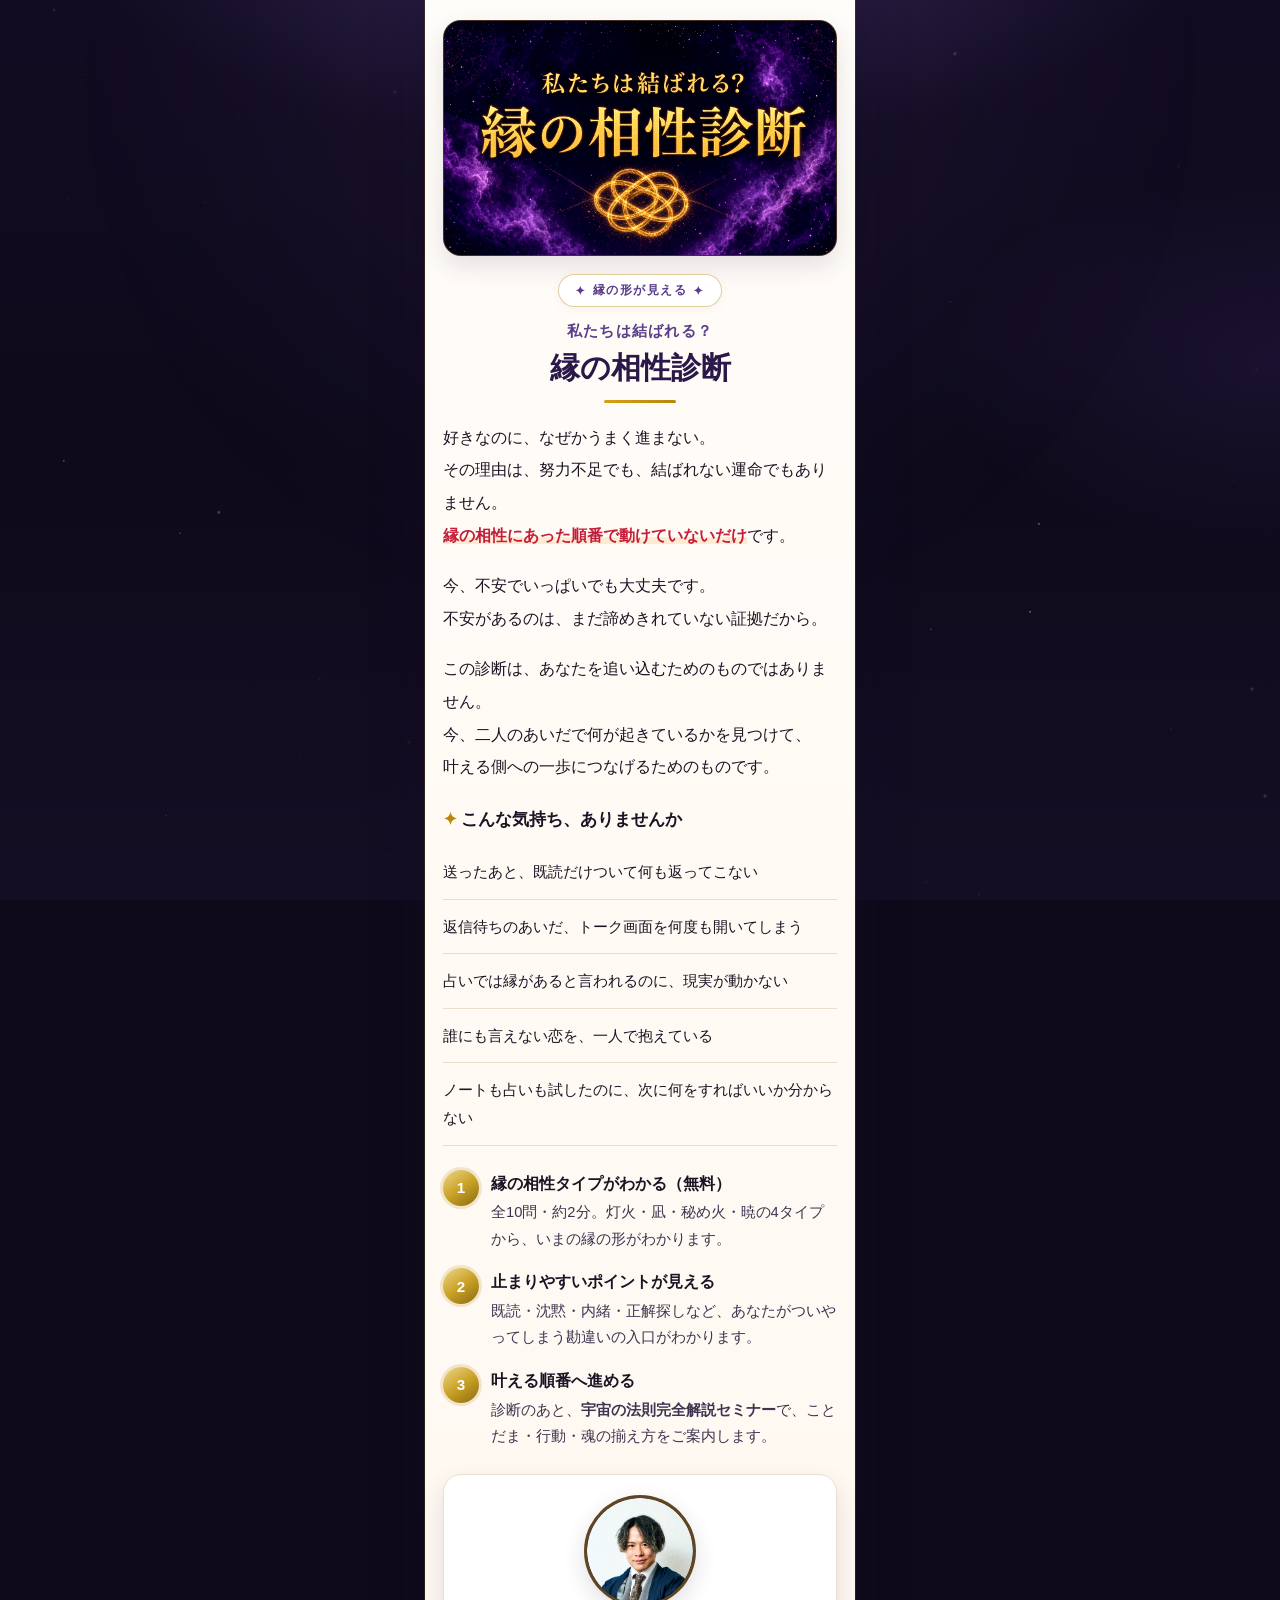
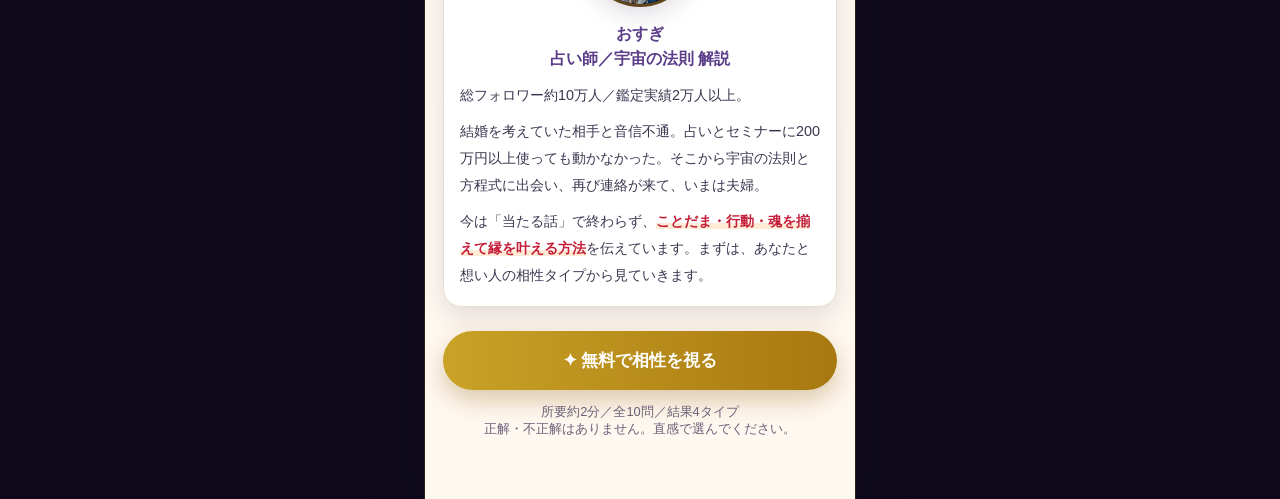
==== commit 5d00980a: "Add files via upload" ====
--- a/index.html
+++ b/index.html
@@ -1,108 +1,298 @@
 <!DOCTYPE html>
-<!-- SITE=unmei 公開=https://knttnhtt9k-beep.github.io/osugi/unmei/ ルートに上げない -->
 <html lang="ja">
 <head>
 <meta charset="UTF-8">
 <meta name="viewport" content="width=device-width, initial-scale=1.0, viewport-fit=cover">
-<title>運命の人診断｜おすぎ</title>
-<meta name="description" content="運命の人には、必ず試練がある。あなたの試練と、その乗り越え方が、10問・約2分でわかります。">
-<meta property="og:title" content="運命の人診断｜おすぎ">
-<meta property="og:description" content="運命の人には、必ず試練がある。あなたの試練と、その乗り越え方がわかります。">
-<link rel="stylesheet" href="result.css?v=20261013b">
+<title>縁の相性診断｜おすぎ</title>
+<meta name="description" content="全10問・約2分。あなたと想い人の縁の相性タイプがわかります。診断のあと、宇宙の法則完全解説セミナーへ。">
+<style>
+  :root {
+    --ink: #1a1424;
+    --ink-soft: #3d3550;
+    --muted: #6a6178;
+    --cream: #fffaf4;
+    --line: #eadfce;
+    --gold: #b8860b;
+    --moon: #5b3d8a;
+    --accent-red: #c41e3a;
+    --card: #ffffff;
+    --outer: #0e0a1a;
+    --shadow: 0 10px 26px rgba(40, 20, 60, 0.12);
+  }
+  * { box-sizing: border-box; }
+  body {
+    margin: 0;
+    font-family: "Hiragino Sans", "Hiragino Kaku Gothic ProN", "Noto Sans JP", sans-serif;
+    color: var(--ink);
+    background: var(--outer);
+    position: relative;
+    overflow-x: hidden;
+    -webkit-font-smoothing: antialiased;
+  }
+  #cosmicCanvas {
+    position: fixed; inset: 0; width: 100%; height: 100%;
+    z-index: 0; pointer-events: none; opacity: .55;
+  }
+  body::before {
+    content: "";
+    position: fixed; inset: 0; z-index: 0; pointer-events: none;
+    background:
+      radial-gradient(ellipse 70% 40% at 50% -8%, rgba(120, 90, 180, .28), transparent 62%),
+      radial-gradient(ellipse 45% 35% at 100% 40%, rgba(80, 50, 140, .18), transparent 60%),
+      linear-gradient(180deg, #120c22 0%, #0e0a1a 50%, #140e24 100%);
+  }
+  .app {
+    position: relative; z-index: 1;
+    min-height: 100vh;
+    max-width: 430px;
+    margin: 0 auto;
+    padding: 0 18px 48px;
+    background: linear-gradient(180deg, #fffdf9 0%, var(--cream) 40%, #fff8f0 100%);
+    box-shadow: 0 0 0 1px rgba(184, 134, 11, .18), 0 0 48px rgba(20, 10, 40, .45);
+  }
+  .screen { display: none; animation: fadeIn .35s ease; }
+  .screen.active { display: block; }
+  @keyframes fadeIn {
+    from { opacity: 0; transform: translateY(8px); }
+    to { opacity: 1; transform: translateY(0); }
+  }
+  #intro { text-align: center; padding-top: 20px; }
+
+  .hero {
+    width: 100%;
+    aspect-ratio: 5 / 3;
+    border-radius: 18px;
+    overflow: hidden;
+    margin: 0 0 18px;
+    box-shadow: var(--shadow);
+    background: #1a1030;
+    border: 1px solid rgba(184, 134, 11, .28);
+  }
+  .hero img {
+    width: 100%; height: 100%; object-fit: cover; display: block;
+    filter: contrast(1.1) saturate(1.06) brightness(1.05);
+  }
+
+  .head-badge {
+    display: inline-flex; align-items: center; gap: 6px;
+    padding: 7px 16px; border-radius: 999px;
+    background: #fff;
+    border: 1px solid rgba(184, 134, 11, .4);
+    box-shadow: 0 2px 10px rgba(80, 50, 20, .06);
+    font-size: .76rem; font-weight: 800; letter-spacing: .12em;
+    color: var(--moon); margin-bottom: 14px;
+  }
+  .catch {
+    margin: 0 0 6px;
+    font-size: .95rem; font-weight: 700; letter-spacing: .08em;
+    color: var(--moon);
+  }
+  h1 {
+    font-family: "Hiragino Mincho ProN", "Yu Mincho", "Noto Serif JP", serif;
+    font-size: 1.85rem; line-height: 1.4; margin: 0 0 10px;
+    font-weight: 700; color: #2a1848;
+  }
+  .head-underline {
+    width: 72px; height: 3px; margin: 0 auto 18px; border-radius: 999px;
+    background: linear-gradient(90deg, #d4a017, #b8860b);
+  }
+  .lead { margin: 0 0 24px; text-align: left; }
+  .lead p {
+    color: var(--ink); font-size: 1.02rem; line-height: 2;
+    margin: 0 0 1.1em; font-weight: 500;
+  }
+  .lead p:last-child { margin-bottom: 0; }
+  .lead strong, .teacher-box strong {
+    color: var(--accent-red); font-weight: 800;
+    background: linear-gradient(180deg, transparent 62%, rgba(255, 220, 180, .55) 62%);
+  }
+  .section-title {
+    margin: 0 0 12px;
+    font-family: "Hiragino Mincho ProN", "Yu Mincho", serif;
+    font-size: 1.08rem; font-weight: 700; line-height: 1.5;
+    color: var(--ink); text-align: left;
+  }
+  .section-title::before { content: "✦ "; color: var(--gold); }
+  .scene-list, .empathy-list {
+    margin: 0 0 24px; padding: 0; list-style: none; text-align: left;
+  }
+  .scene-list li, .empathy-list li {
+    padding: 13px 0; border-bottom: 1px solid var(--line);
+    font-size: .96rem; line-height: 1.8; color: var(--ink);
+  }
+  .teacher-box {
+    margin: 0 0 24px; padding: 20px 16px 18px; border-radius: 18px;
+    background: #fff;
+    border: 1px solid var(--line);
+    box-shadow: var(--shadow);
+    text-align: left;
+  }
+  .reason-item h3 { margin: 2px 0 4px; font-size: 1.02rem; line-height: 1.45; color: var(--ink); }
+  .reason-item p { margin: 0; font-size: .92rem; line-height: 1.8; color: var(--ink-soft); }
+  .reason-num {
+    width: 36px; height: 36px; border-radius: 50%;
+    display: grid; place-items: center;
+    font-size: .95rem; font-weight: 800; color: #fff;
+    background: linear-gradient(145deg, #f0d78a, #c9a227 50%, #8a6a10);
+    box-shadow: 0 0 0 3px rgba(184, 134, 11, .18);
+  }
+  .teacher-photo {
+    width: 112px; height: 112px; margin: 0 auto 14px; border-radius: 50%;
+    overflow: hidden; border: 3px solid rgba(184, 134, 11, .45);
+    box-shadow: 0 8px 22px rgba(40, 20, 60, .14); background: #1a1030;
+  }
+  .teacher-photo img {
+    width: 100%; height: 100%; object-fit: cover; display: block;
+    filter: contrast(1.08) brightness(1.05);
+  }
+  .teacher-box h3 {
+    margin: 0 0 10px; font-size: 1rem; line-height: 1.6;
+    color: var(--moon); text-align: center;
+    font-family: "Hiragino Mincho ProN", "Yu Mincho", serif;
+  }
+  .teacher-box p {
+    margin: 0 0 10px; font-size: .9rem; line-height: 1.85; color: var(--ink-soft);
+  }
+  .teacher-box p:last-child { margin-bottom: 0; }
+  .reason-list { text-align: left; margin: 0 0 24px; padding: 0; }
+  .reason-item {
+    list-style: none; display: grid; grid-template-columns: 36px 1fr;
+    gap: 12px; margin-bottom: 16px;
+  }
+  .primary-btn {
+    width: 100%; border: none; border-radius: 999px;
+    padding: 18px 16px; font-size: 1.05rem; font-weight: 800; color: #fff;
+    background: linear-gradient(90deg, #c9a227, #a87810 50%, #7a5808);
+    background-size: 200% 100%;
+    box-shadow: 0 10px 24px rgba(140, 100, 20, .32);
+    cursor: pointer;
+    transition: transform .2s ease, box-shadow .2s ease;
+    animation: btn-zoom 1.8s ease-in-out infinite, btn-shine 4s ease-in-out infinite;
+  }
+  .primary-btn:hover:not(:disabled) {
+    transform: scale(1.03);
+    box-shadow: 0 14px 28px rgba(140, 100, 20, .4);
+    animation-play-state: paused;
+  }
+  .primary-btn:disabled { opacity: .45; cursor: not-allowed; box-shadow: none; animation: none; }
+  @keyframes btn-zoom {
+    0%, 100% { transform: scale(1); }
+    50% { transform: scale(1.03); box-shadow: 0 12px 28px rgba(140,100,20,.4), 0 0 0 5px rgba(212,160,23,.12); }
+  }
+  @keyframes btn-shine {
+    0%, 100% { background-position: 0% 50%; }
+    50% { background-position: 100% 50%; }
+  }
+  .subnote { margin-top: 14px; font-size: .8rem; color: var(--muted); }
+
+  #quiz { padding-top: 24px; }
+  .topbar {
+    display: flex; justify-content: space-between;
+    margin-bottom: 10px; font-size: .82rem; color: var(--muted); font-weight: 600;
+  }
+  .bar { height: 7px; background: #efe6d8; border-radius: 999px; overflow: hidden; margin-bottom: 24px; }
+  .bar > span {
+    display: block; height: 100%; width: 0%;
+    background: linear-gradient(90deg, #d4a017, #b8860b);
+    transition: width .25s ease;
+  }
+  .q-card {
+    background: var(--card); border-radius: 18px; padding: 18px 16px;
+    box-shadow: var(--shadow); margin-bottom: 12px;
+    border: 1px solid var(--line);
+  }
+  .q-label { color: var(--gold); font-size: .74rem; font-weight: 800; letter-spacing: .1em; margin-bottom: 8px; }
+  .q-text { font-size: 1.05rem; font-weight: 700; line-height: 1.65; text-align: left; color: var(--ink); }
+  .choices { margin-top: 12px; display: grid; gap: 8px; }
+  .choice {
+    width: 100%; text-align: left; border: 1.5px solid var(--line);
+    background: #fff; border-radius: 14px; padding: 13px 14px;
+    font-size: .94rem; line-height: 1.55; color: var(--ink); cursor: pointer;
+  }
+  .choice.selected {
+    border-color: var(--gold);
+    background: #fff8e8;
+    box-shadow: 0 0 0 2px rgba(184, 134, 11, .15);
+  }
+  #nextBtn { margin-top: 8px; }
+
+  #analyze { text-align: center; padding-top: 120px; }
+  .spinner {
+    width: 64px; height: 64px; margin: 0 auto 24px; border-radius: 50%;
+    border: 4px solid #efe6d8; border-top-color: var(--gold);
+    animation: spin .8s linear infinite;
+  }
+  @keyframes spin { to { transform: rotate(360deg); } }
+  #analyze h2 {
+    font-family: "Hiragino Mincho ProN", "Yu Mincho", serif;
+    font-size: 1.2rem; margin: 0 0 8px; color: var(--ink);
+  }
+  #analyze p { color: var(--ink-soft); font-size: .95rem; line-height: 1.8; }
+</style>
 </head>
-<body class="lp-body-root">
+<body>
 <canvas id="cosmicCanvas" aria-hidden="true"></canvas>
-<div class="app app-lp">
+<div class="app">
 
   <section id="intro" class="screen active">
-    <header class="lp-hero">
-      <img class="lp-hero-img" src="images/head_diagnosis.jpg?v=20261013b" alt="運命の人診断" width="1280" height="720">
-    </header>
-
-    <div class="lp-wrap">
-      <p class="lp-kicker">おすぎ</p>
-      <h1>運命の人診断</h1>
-      <p class="lp-catch">運命の人には、<br>必ず試練がある。</p>
-      <p class="lp-sub">あなたの試練と、<br>その乗り越え方がわかります。</p>
-      <div class="four-threads" aria-hidden="true"><i></i><i></i><i></i><i></i></div>
-      <button class="primary-btn" id="startBtnTop">▶ 無料で診断する</button>
-      <p class="subnote">約2分・全10問</p>
-
-      <div class="lp-glass reveal">
-        <div class="lead">
-          <p>あの人は、運命の人なのか。<br>それなのに、<br>どうして結ばれないのか。</p>
-          <p>運命の人とは、<br>必ず試練を伴う相手です。</p>
-          <p>出会ってすぐ、<br>なんの障害もなく結ばれる相手は、<br>運命の人ではありません。<br>与えられた試練を乗り越えた二人だけが、<br>本当の意味で結ばれ、<br>深く愛し合っていきます。</p>
-          <p>運命の人と結ばれて、<br>溺愛される人。<br>好きなのに、<br>すれ違ってしまう人。</p>
-          <p>その違いは、出会いや相性でも、<br>年齢でもありません。<br><strong>与えられた試練に、<br>気づいて乗り越えられたかどうか</strong><br>ただ、その違いです。</p>
-          <p>あなたが「よかれ」と思って<br>続けていることの中に、<br>その試練のヒントが隠れています。</p>
-          <p>あなたの運命の人との試練が<br>どんな形なのか。<br>乗り越えるための<br>“最初の一歩”は何か。<br>10問・約2分で、わかります。</p>
+    <div class="hero">
+      <img src="images/head_diagnosis.jpg?v=20261002final" alt="縁の相性診断" width="1000" height="600">
+    </div>
+    <div class="head-badge"><span>✦</span>縁の形が見える<span>✦</span></div>
+    <p class="catch">私たちは結ばれる？</p>
+    <h1>縁の相性診断</h1>
+    <div class="head-underline"></div>
+    <div class="lead">
+      <p>好きなのに、なぜかうまく進まない。<br>その理由は、努力不足でも、結ばれない運命でもありません。<br><strong>縁の相性にあった順番で動けていないだけ</strong>です。</p>
+      <p>今、不安でいっぱいでも大丈夫です。<br>不安があるのは、まだ諦めきれていない証拠だから。</p>
+      <p>この診断は、あなたを追い込むためのものではありません。<br>今、二人のあいだで何が起きているかを見つけて、<br>叶える側への一歩につなげるためのものです。</p>
+    </div>
+
+    <h2 class="section-title">こんな気持ち、ありませんか</h2>
+    <ul class="empathy-list">
+      <li>送ったあと、既読だけついて何も返ってこない</li>
+      <li>返信待ちのあいだ、トーク画面を何度も開いてしまう</li>
+      <li>占いでは縁があると言われるのに、現実が動かない</li>
+      <li>誰にも言えない恋を、一人で抱えている</li>
+      <li>ノートも占いも試したのに、次に何をすればいいか分からない</li>
+    </ul>
+
+    <ul class="reason-list">
+      <li class="reason-item">
+        <div class="reason-num">1</div>
+        <div>
+          <h3>縁の相性タイプがわかる（無料）</h3>
+          <p>全10問・約2分。灯火・凪・秘め火・暁の4タイプから、いまの縁の形がわかります。</p>
         </div>
+      </li>
+      <li class="reason-item">
+        <div class="reason-num">2</div>
+        <div>
+          <h3>止まりやすいポイントが見える</h3>
+          <p>既読・沈黙・内緒・正解探しなど、あなたがついやってしまう勘違いの入口がわかります。</p>
+        </div>
+      </li>
+      <li class="reason-item">
+        <div class="reason-num">3</div>
+        <div>
+          <h3>叶える順番へ進める</h3>
+          <p>診断のあと、<strong>宇宙の法則完全解説セミナー</strong>で、ことだま・行動・魂の揃え方をご案内します。</p>
+        </div>
+      </li>
+    </ul>
+
+    <div class="teacher-box">
+      <div class="teacher-photo">
+        <img src="images/teacher-osugi.png" alt="おすぎ" width="112" height="112">
       </div>
-
-      <h2 class="section-title reveal">こんなこと、ありませんか</h2>
-      <ul class="empathy-list">
-        <li class="reveal">気づけば今日も、<br>あの人のことを考えている</li>
-        <li class="reveal">スマホを手に取るたび、<br>心のどこかで、<br>連絡を期待してしまう</li>
-        <li class="reveal">「今は待つしかない」と、<br>自分に言い聞かせている</li>
-        <li class="reveal">忘れようとするほど、<br>またあの人のことを考えてしまう</li>
-        <li class="reveal">「結ばれますように」と、<br>願わずにはいられない</li>
-        <li class="reveal">いろいろ試したのに、<br>恋も、人間関係も、お金も、<br>あと一歩が動かない</li>
-        <li class="reveal">本当は、ただ、<br>もっと大切にされたいだけなのに</li>
-      </ul>
-      <div class="lead reveal">
-        <p>ひとつでも当てはまったなら、<br>あなたが悪いわけではありません。<br>誰も、正しいやり方を<br>教えてくれなかっただけです。</p>
-      </div>
-
-      <h2 class="section-title reveal">試練は、四つの筋に分かれます</h2>
-      <ul class="gate-list">
-        <li class="gate gate-a reveal"><b>待つ</b><span>連絡を待っているあいだ、時間が止まっている</span></li>
-        <li class="gate gate-b reveal"><b>想い</b><span>忘れようとしても、あの人のことが戻ってくる</span></li>
-        <li class="gate gate-c reveal"><b>願い</b><span>唱えても、言葉が届いている感じがしない</span></li>
-        <li class="gate gate-d reveal"><b>迷い</b><span>学びは増えるのに、いちばん大事なところで止まる</span></li>
-      </ul>
-
-      <ul class="reason-list">
-        <li class="reason-item reveal">
-          <div class="reason-num">1</div>
-          <div>
-            <h3>試練のタイプがわかる</h3>
-            <p>あなたと運命の人のあいだにある「試練」が、4つのうちどのタイプか。</p>
-          </div>
-        </li>
-        <li class="reason-item reveal">
-          <div class="reason-num">2</div>
-          <div>
-            <h3>長引かせている常識が見える</h3>
-            <p>その試練を長引かせてしまう、知らずに続けている「間違った常識」。</p>
-          </div>
-        </li>
-        <li class="reason-item reveal">
-          <div class="reason-num">3</div>
-          <div>
-            <h3>最初の一歩がわかる</h3>
-            <p>試練を乗り越えるための、今日からの“最初の一歩”、ひとつ。</p>
-          </div>
-        </li>
-      </ul>
-
-      <div class="teacher-box reveal">
-        <div class="teacher-photo-sm">
-          <img src="images/teacher-osugi.png" alt="おすぎ" width="112" height="112">
-        </div>
-        <h3>おすぎ<br>占い師／宇宙の法則 解説</h3>
-        <p>総フォロワー約10万人／鑑定実績2万人以上</p>
-        <p>結婚を考えていた人に、<br>ある日突然振られました。<br>LINEは既読もつかず、<br>電話はコール音が鳴るだけ。</p>
-        <p>占いとセミナーに<br>200万円以上使っても、<br>あの人から連絡が来ることは<br>ありませんでした。</p>
-        <p>そこで出会ったのが、宇宙の法則と、<br>運命の人と結ばれ、<br>溺愛されるための<strong>“ある順番”</strong>でした。</p>
-        <p>僕自身も、<br>音信不通という試練のただ中にいた<br>一人です。<br>その試練を乗り越えたら、<br>あの人から連絡が来て、<br>今は、その人と夫婦になっています。<br>しかも、溺愛されています。</p>
-        <p>この順番は、<br>恋愛だけのものではありません。<br>人間関係がうまくいき始める人も、<br>お金の流れが変わる人も、<br>同じ順番を使っています。<br>ただ、いちばん痛い場所から<br>整えないと、どれも動きません。<br>だからこの診断では、<br>まず運命の人とのすれ違いから<br>見ていきます。</p>
-        <p class="note-line">※結果は傾向をお伝えするものです。効果を保証するものではありません。</p>
-      </div>
-
-      <button class="primary-btn" id="startBtn">▶ 無料で診断する</button>
-      <p class="subnote">約2分・全10問／自己紹介は読み飛ばして、先に診断から始められます</p>
+      <h3>おすぎ<br>占い師／宇宙の法則 解説</h3>
+      <p>総フォロワー約10万人／鑑定実績2万人以上。</p>
+      <p>結婚を考えていた相手と音信不通。占いとセミナーに200万円以上使っても動かなかった。そこから宇宙の法則と方程式に出会い、再び連絡が来て、いまは夫婦。</p>
+      <p>今は「当たる話」で終わらず、<strong>ことだま・行動・魂を揃えて縁を叶える方法</strong>を伝えています。まずは、あなたと想い人の相性タイプから見ていきます。</p>
     </div>
+
+    <button class="primary-btn" id="startBtn">✦ 無料で相性を視る</button>
+    <p class="subnote">所要約2分／全10問／結果4タイプ<br>正解・不正解はありません。直感で選んでください。</p>
   </section>
 
   <section id="quiz" class="screen">
@@ -116,105 +306,105 @@
   </section>
 
   <section id="analyze" class="screen">
-    <div class="analyze-threads" aria-hidden="true"><i></i><i></i><i></i><i></i></div>
-    <h2>あなたの試練を視ています…</h2>
-    <p>四つの筋のうち、今の一本をたどっています</p>
+    <div class="spinner"></div>
+    <h2>あなたの縁の形を視ています…</h2>
+    <p>結果ページを準備しています</p>
   </section>
 </div>
 
-<script src="cosmic.js?v=20261013b"></script>
-<script src="lp.js?v=20261013b"></script>
+<script src="cosmic.js?v=20261002final"></script>
+<script src="types-data.js?v=20261002final"></script>
 <script>
 const PAGE_SIZE = 5;
 const QUESTIONS = [
   {
-    text: "あの人との今の状況に、いちばん近いのは？",
-    choices: [
-      { label: "連絡が途切れていて、向こうからの連絡を待っている", type: "A" },
-      { label: "忘れようとしているのに、気づくとあの人のことを考えている", type: "B" },
-      { label: "「結ばれますように」と、毎日願っている", type: "C" },
-      { label: "いろんな方法を試しているのに、何も変わらない", type: "D" }
-    ]
-  },
-  {
-    text: "占いや相談で、言われたことがあるのは？",
-    choices: [
-      { label: "「今は待つ時期です」", type: "A" },
-      { label: "「執着を手放せば、戻ってきます」", type: "B" },
-      { label: "「強く願えば、叶います」", type: "C" },
-      { label: "「正しい方法さえ見つかれば、叶いますよ」", type: "D" }
-    ]
-  },
-  {
-    text: "あの人のことで、ついやってしまうのは？",
-    choices: [
-      { label: "トーク画面を開いて、新しいメッセージがないか確かめる", type: "A" },
-      { label: "写真やトーク履歴を消そうとして、結局消せない", type: "B" },
-      { label: "寝る前に、あの人と結ばれる場面を何度も思い浮かべる", type: "C" },
-      { label: "「復縁 方法」「引き寄せ 叶った」などを検索する", type: "D" }
-    ]
-  },
-  {
-    text: "これまで、いちばん続けてきたことは？",
-    choices: [
-      { label: "あの人を信じて、待つこと", type: "A" },
-      { label: "考えないように、前向きでいようとすること", type: "B" },
-      { label: "願いの言葉を、唱えたり書いたりすること", type: "C" },
-      { label: "本や動画、講座、占いで学ぶこと", type: "D" }
-    ]
-  },
-  {
-    text: "不安になったとき、どうしますか？",
-    choices: [
-      { label: "「いつか戻ってくる」と、自分に言い聞かせる", type: "A" },
-      { label: "「不安になると波動が下がる」と、不安を打ち消そうとする", type: "B" },
-      { label: "いつもより多く、願いの言葉を唱える", type: "C" },
-      { label: "新しい占い師や、新しい方法を探す", type: "D" }
-    ]
-  },
-  {
-    text: "「あの人に連絡してみようかな」と思ったとき、近いのは？",
-    choices: [
-      { label: "「今じゃないかも」と、様子を見る", type: "A" },
-      { label: "「期待するとまた落ち込む」と、考えないようにする", type: "B" },
-      { label: "「これはサインだ」と思って、願いを強める", type: "C" },
-      { label: "「本当に送っていいのか」を、調べてから決めようとする", type: "D" }
-    ]
-  },
-  {
-    text: "願いを言葉にするとしたら、近いのは？",
-    choices: [
-      { label: "「いつか戻ってきてくれますように」", type: "A" },
-      { label: "「あの人がいなくても、幸せになれますように」", type: "B" },
-      { label: "「あの人と結ばれますように」", type: "C" },
-      { label: "「正しい方法が見つかりますように」", type: "D" }
-    ]
-  },
-  {
-    text: "友だちに話すと、言われそうなことは？",
-    choices: [
-      { label: "「いい歳なんだから、いつまで待つの？」", type: "A" },
-      { label: "「いい歳なんだから、前を向きなよ」", type: "B" },
-      { label: "「願うだけじゃなくて、何かしたら？」", type: "C" },
-      { label: "「詳しすぎる。もう先生になれるよ」", type: "D" }
-    ]
-  },
-  {
-    text: "これまでにかけたお金や時間で、近いのは？",
-    choices: [
-      { label: "ほとんど使っていない。待つだけだった", type: "A" },
-      { label: "気をまぎらわすために、予定や趣味を増やした", type: "B" },
-      { label: "お守りや待ち受け、願いが叶うグッズにお金を使った", type: "C" },
-      { label: "占いや講座に、合計で何万円も、何十万も使った", type: "D" }
-    ]
-  },
-  {
-    text: "今いちばんつらいのは？（同じ数のときは、これで決まります）",
-    choices: [
-      { label: "いつまで待てばいいのか、わからない", type: "A" },
-      { label: "忘れたいのに、忘れられない", type: "B" },
-      { label: "こんなに願っているのに、届かない", type: "C" },
-      { label: "こんなに学んだのに、変わらない", type: "D" }
+    text: "今の二人の状況に、いちばん近いのは？",
+    choices: [
+      { label: "連絡は取れるけれど、反応がいつも気になる", type: "A" },
+      { label: "連絡が途絶えがち／長い沈黙・音信不通", type: "B" },
+      { label: "事情があって、関係を進めにくい", type: "C" },
+      { label: "関係そのものより「どうすれば叶うか」を調べている", type: "D" }
+    ]
+  },
+  {
+    text: "あの人から返信が来ないとき、あなたに近いのは？",
+    choices: [
+      { label: "つい、確認LINEの下書きを開いてしまう", type: "A" },
+      { label: "何もできず、ただ画面を見つめてしまう", type: "B" },
+      { label: "誰にも言えず、一人で抱え込んでしまう", type: "C" },
+      { label: "「次は何を試そう」と、つい調べ始める", type: "D" }
+    ]
+  },
+  {
+    text: "あの人を想うとき、心を占める気持ちは？",
+    choices: [
+      { label: "早く安心したい（反応が気になる）", type: "A" },
+      { label: "会いたいのに動けない、もどかしさ", type: "B" },
+      { label: "打ち明けたいのに、言えないもどかしさ", type: "C" },
+      { label: "「これで合ってるの？」という確信のなさ", type: "D" }
+    ]
+  },
+  {
+    text: "これまで、恋のためにしてきたことは？",
+    choices: [
+      { label: "連絡の頻度やタイミングを工夫した", type: "A" },
+      { label: "ひたすら待った／我慢した", type: "B" },
+      { label: "気持ちを抑えて、周りに合わせてきた", type: "C" },
+      { label: "占い・引き寄せ・ノートなど、たくさん学んだ", type: "D" }
+    ]
+  },
+  {
+    text: "友達に相談すると、言われがちなのは？",
+    choices: [
+      { label: "「ちょっと重いよ」「落ち着いたら？」", type: "A" },
+      { label: "「もう、諦めたら？」", type: "B" },
+      { label: "（そもそも、相談できない）", type: "C" },
+      { label: "「勉強しすぎ」「考えすぎだよ」", type: "D" }
+    ]
+  },
+  {
+    text: "【直感】そっと目を閉じたとき、心に浮かぶ情景は？",
+    choices: [
+      { label: "暗がりに、ぽっと灯る、あたたかな灯り", type: "A" },
+      { label: "風も波もない、静かに凪いだ海", type: "B" },
+      { label: "人には見せない、胸の奥でゆれる小さな炎", type: "C" },
+      { label: "夜が明ける直前の、白み始めた空", type: "D" }
+    ]
+  },
+  {
+    text: "【直感】今のあなたが、いちばん欲しいものは？",
+    choices: [
+      { label: "「大丈夫」という、安心", type: "A" },
+      { label: "もう一度つながる、きっかけ", type: "B" },
+      { label: "罪悪感なく想っていい、という許し", type: "C" },
+      { label: "「これでいい」と思える、確信", type: "D" }
+    ]
+  },
+  {
+    text: "うまくいかないとき、自分を責める方向は？",
+    choices: [
+      { label: "「私、重いのかな」", type: "A" },
+      { label: "「私じゃ、無理なのかな」", type: "B" },
+      { label: "「こんな恋、いけないのかな」", type: "C" },
+      { label: "「学び方が、足りないのかな」", type: "D" }
+    ]
+  },
+  {
+    text: "あなたの理想の未来に、近いのは？",
+    choices: [
+      { label: "反応に振り回されず、穏やかに愛される", type: "A" },
+      { label: "途絶えた縁が、もう一度動き出す", type: "B" },
+      { label: "事情を越えて、堂々と結ばれる", type: "C" },
+      { label: "迷いが消えて、まっすぐ叶えられる", type: "D" }
+    ]
+  },
+  {
+    text: "最後に。あなたの「好き」は、今どれくらい？",
+    choices: [
+      { label: "まだ、諦めたくない", type: "A" },
+      { label: "諦めたいのに、諦められない", type: "B" },
+      { label: "誰にも言えないけど、消えない", type: "C" },
+      { label: "叶えたい気持ちは、はっきり強い", type: "D" }
     ]
   }
 ];
@@ -234,15 +424,12 @@
   window.scrollTo({ top: 0, behavior: "smooth" });
 }
 
-function startQuiz() {
+document.getElementById("startBtn").addEventListener("click", () => {
   page = 0;
   answers.fill(null);
   show("quiz");
   renderPage();
-}
-
-document.getElementById("startBtn").addEventListener("click", startQuiz);
-document.getElementById("startBtnTop").addEventListener("click", startQuiz);
+});
 
 function pageRange() {
   const start = page * PAGE_SIZE;
@@ -286,7 +473,7 @@
   }
   const remaining = total - end;
   document.getElementById("nextBtn").textContent =
-    remaining <= 0 ? "▶ 結果を見る" : `次へ（残り${remaining}問）`;
+    remaining <= 0 ? "結果を視る" : `次へ（残り${remaining}問）`;
   updateNextBtn();
 }
 
@@ -314,14 +501,14 @@
     if (choice) scores[choice.type] += 1;
   });
   const order = ["A", "B", "C", "D"];
-  const max = Math.max(scores.A, scores.B, scores.C, scores.D);
-  const tops = order.filter((type) => scores[type] === max);
-  const q10 = QUESTIONS[9].choices[answers[9]];
-  const key = tops.length === 1 ? tops[0] : (q10 && tops.indexOf(q10.type) >= 0 ? q10.type : tops[0]);
+  const sorted = order
+    .map((type) => ({ type, score: scores[type], rnd: Math.random() }))
+    .sort((a, b) => b.score - a.score || a.rnd - b.rnd);
+  const key = sorted[0].type;
 
   try {
-    sessionStorage.setItem("unmeiScores", JSON.stringify(scores));
-    sessionStorage.setItem("unmeiType", key);
+    sessionStorage.setItem("enScores", JSON.stringify(scores));
+    sessionStorage.setItem("enType", key);
   } catch (e) {}
 
   const scoreParam = order.map((type) => scores[type]).join(",");
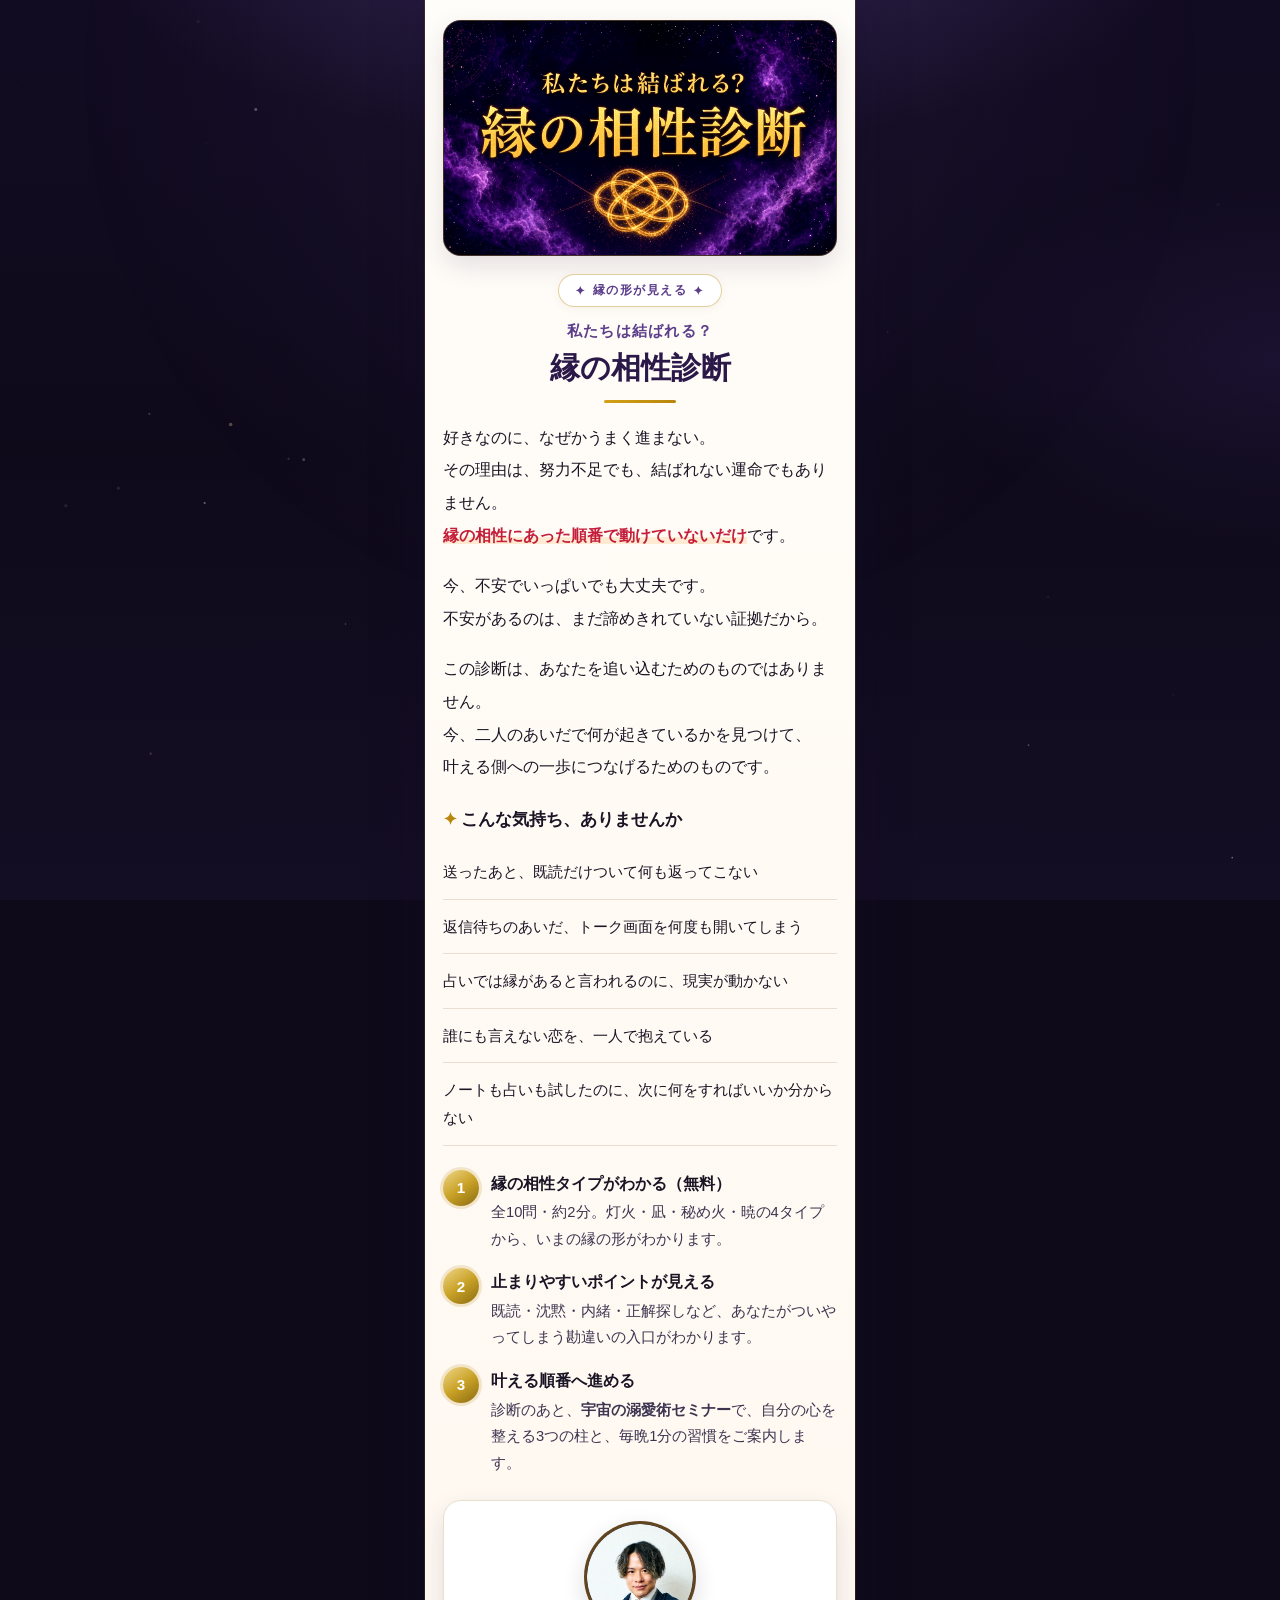
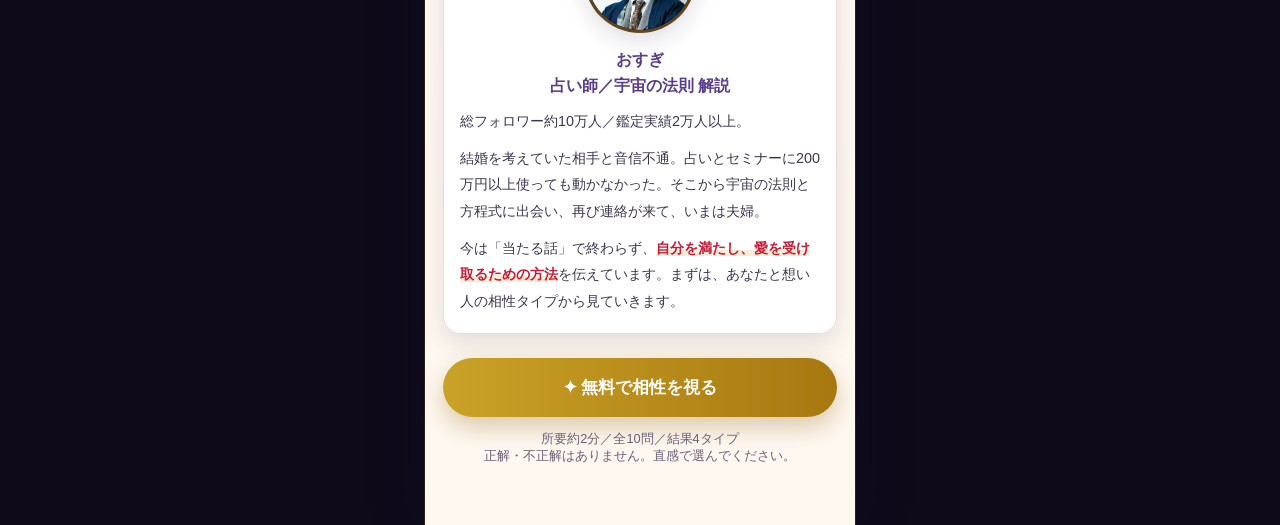
==== commit 4410e6bf: "縁の相性診断を宇宙の溺愛術セミナーへ案内し、4タイプ別の導線を更新" ====
--- a/index.html
+++ b/index.html
@@ -4,7 +4,7 @@
 <meta charset="UTF-8">
 <meta name="viewport" content="width=device-width, initial-scale=1.0, viewport-fit=cover">
 <title>縁の相性診断｜おすぎ</title>
-<meta name="description" content="全10問・約2分。あなたと想い人の縁の相性タイプがわかります。診断のあと、宇宙の法則完全解説セミナーへ。">
+<meta name="description" content="全10問・約2分。あなたと想い人の縁の相性タイプがわかります。診断のあと、宇宙の溺愛術セミナーへ。">
 <style>
   :root {
     --ink: #1a1424;
@@ -236,7 +236,7 @@
 
   <section id="intro" class="screen active">
     <div class="hero">
-      <img src="images/head_diagnosis.jpg?v=20261002final" alt="縁の相性診断" width="1000" height="600">
+      <img src="images/head_diagnosis.jpg?v=20261106dekiai" alt="縁の相性診断" width="1000" height="600">
     </div>
     <div class="head-badge"><span>✦</span>縁の形が見える<span>✦</span></div>
     <p class="catch">私たちは結ばれる？</p>
@@ -276,7 +276,7 @@
         <div class="reason-num">3</div>
         <div>
           <h3>叶える順番へ進める</h3>
-          <p>診断のあと、<strong>宇宙の法則完全解説セミナー</strong>で、ことだま・行動・魂の揃え方をご案内します。</p>
+          <p>診断のあと、<strong>宇宙の溺愛術セミナー</strong>で、自分の心を整える3つの柱と、毎晩1分の習慣をご案内します。</p>
         </div>
       </li>
     </ul>
@@ -288,7 +288,7 @@
       <h3>おすぎ<br>占い師／宇宙の法則 解説</h3>
       <p>総フォロワー約10万人／鑑定実績2万人以上。</p>
       <p>結婚を考えていた相手と音信不通。占いとセミナーに200万円以上使っても動かなかった。そこから宇宙の法則と方程式に出会い、再び連絡が来て、いまは夫婦。</p>
-      <p>今は「当たる話」で終わらず、<strong>ことだま・行動・魂を揃えて縁を叶える方法</strong>を伝えています。まずは、あなたと想い人の相性タイプから見ていきます。</p>
+      <p>今は「当たる話」で終わらず、<strong>自分を満たし、愛を受け取るための方法</strong>を伝えています。まずは、あなたと想い人の相性タイプから見ていきます。</p>
     </div>
 
     <button class="primary-btn" id="startBtn">✦ 無料で相性を視る</button>
@@ -312,8 +312,8 @@
   </section>
 </div>
 
-<script src="cosmic.js?v=20261002final"></script>
-<script src="types-data.js?v=20261002final"></script>
+<script src="cosmic.js?v=20261106dekiai"></script>
+<script src="types-data.js?v=20261106dekiai"></script>
 <script>
 const PAGE_SIZE = 5;
 const QUESTIONS = [
@@ -517,3 +517,4 @@
 </script>
 </body>
 </html>
+
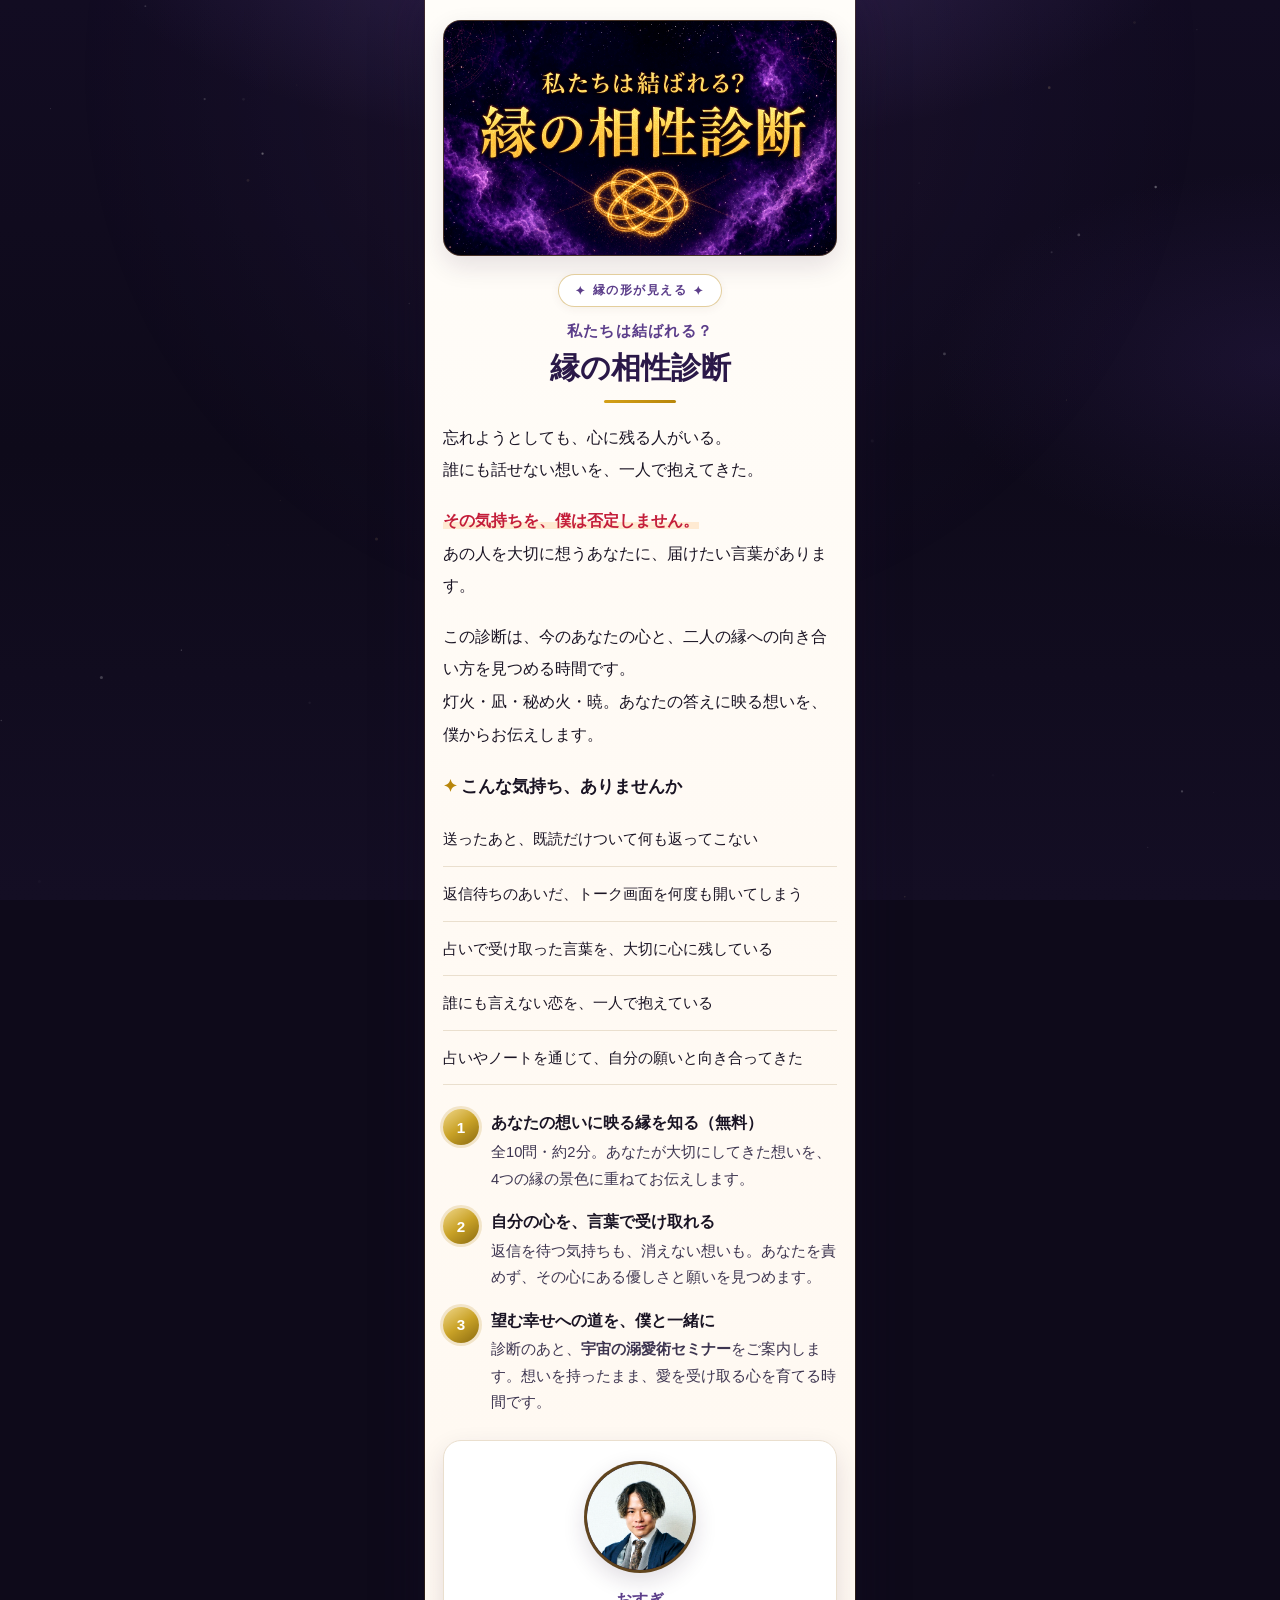
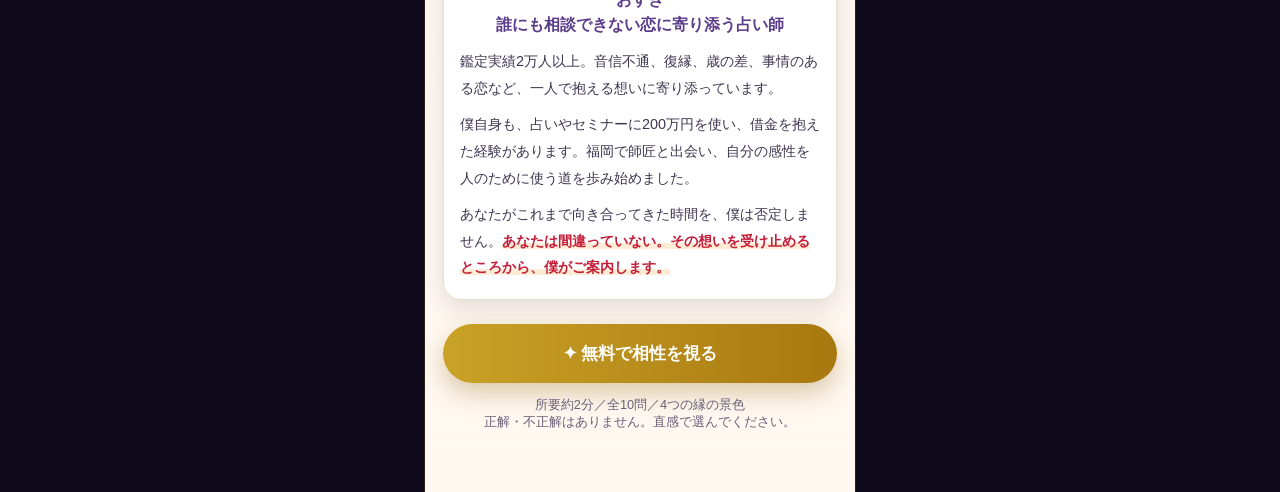
==== commit 7849b5ae: "おすぎナレッジに合わせ診断と質問、結果、セミナー誘導の表現を統一" ====
--- a/index.html
+++ b/index.html
@@ -4,7 +4,7 @@
 <meta charset="UTF-8">
 <meta name="viewport" content="width=device-width, initial-scale=1.0, viewport-fit=cover">
 <title>縁の相性診断｜おすぎ</title>
-<meta name="description" content="全10問・約2分。あなたと想い人の縁の相性タイプがわかります。診断のあと、宇宙の溺愛術セミナーへ。">
+<meta name="description" content="全10問・約2分。あなたが大切にしてきた想いを、4つの縁の景色に重ねてお伝えします。診断のあと、宇宙の溺愛術セミナーへ。">
 <style>
   :root {
     --ink: #1a1424;
@@ -236,47 +236,47 @@
 
   <section id="intro" class="screen active">
     <div class="hero">
-      <img src="images/head_diagnosis.jpg?v=20261106dekiai" alt="縁の相性診断" width="1000" height="600">
+      <img src="images/head_diagnosis.jpg?v=20261106knowledge" alt="縁の相性診断" width="1000" height="600">
     </div>
     <div class="head-badge"><span>✦</span>縁の形が見える<span>✦</span></div>
     <p class="catch">私たちは結ばれる？</p>
     <h1>縁の相性診断</h1>
     <div class="head-underline"></div>
     <div class="lead">
-      <p>好きなのに、なぜかうまく進まない。<br>その理由は、努力不足でも、結ばれない運命でもありません。<br><strong>縁の相性にあった順番で動けていないだけ</strong>です。</p>
-      <p>今、不安でいっぱいでも大丈夫です。<br>不安があるのは、まだ諦めきれていない証拠だから。</p>
-      <p>この診断は、あなたを追い込むためのものではありません。<br>今、二人のあいだで何が起きているかを見つけて、<br>叶える側への一歩につなげるためのものです。</p>
+      <p>忘れようとしても、心に残る人がいる。<br>誰にも話せない想いを、一人で抱えてきた。</p>
+      <p><strong>その気持ちを、僕は否定しません。</strong><br>あの人を大切に想うあなたに、届けたい言葉があります。</p>
+      <p>この診断は、今のあなたの心と、二人の縁への向き合い方を見つめる時間です。<br>灯火・凪・秘め火・暁。あなたの答えに映る想いを、僕からお伝えします。</p>
     </div>
 
     <h2 class="section-title">こんな気持ち、ありませんか</h2>
     <ul class="empathy-list">
       <li>送ったあと、既読だけついて何も返ってこない</li>
       <li>返信待ちのあいだ、トーク画面を何度も開いてしまう</li>
-      <li>占いでは縁があると言われるのに、現実が動かない</li>
+      <li>占いで受け取った言葉を、大切に心に残している</li>
       <li>誰にも言えない恋を、一人で抱えている</li>
-      <li>ノートも占いも試したのに、次に何をすればいいか分からない</li>
+      <li>占いやノートを通じて、自分の願いと向き合ってきた</li>
     </ul>
 
     <ul class="reason-list">
       <li class="reason-item">
         <div class="reason-num">1</div>
         <div>
-          <h3>縁の相性タイプがわかる（無料）</h3>
-          <p>全10問・約2分。灯火・凪・秘め火・暁の4タイプから、いまの縁の形がわかります。</p>
+          <h3>あなたの想いに映る縁を知る（無料）</h3>
+          <p>全10問・約2分。あなたが大切にしてきた想いを、4つの縁の景色に重ねてお伝えします。</p>
         </div>
       </li>
       <li class="reason-item">
         <div class="reason-num">2</div>
         <div>
-          <h3>止まりやすいポイントが見える</h3>
-          <p>既読・沈黙・内緒・正解探しなど、あなたがついやってしまう勘違いの入口がわかります。</p>
+          <h3>自分の心を、言葉で受け取れる</h3>
+          <p>返信を待つ気持ちも、消えない想いも。あなたを責めず、その心にある優しさと願いを見つめます。</p>
         </div>
       </li>
       <li class="reason-item">
         <div class="reason-num">3</div>
         <div>
-          <h3>叶える順番へ進める</h3>
-          <p>診断のあと、<strong>宇宙の溺愛術セミナー</strong>で、自分の心を整える3つの柱と、毎晩1分の習慣をご案内します。</p>
+          <h3>望む幸せへの道を、僕と一緒に</h3>
+          <p>診断のあと、<strong>宇宙の溺愛術セミナー</strong>をご案内します。想いを持ったまま、愛を受け取る心を育てる時間です。</p>
         </div>
       </li>
     </ul>
@@ -285,14 +285,14 @@
       <div class="teacher-photo">
         <img src="images/teacher-osugi.png" alt="おすぎ" width="112" height="112">
       </div>
-      <h3>おすぎ<br>占い師／宇宙の法則 解説</h3>
-      <p>総フォロワー約10万人／鑑定実績2万人以上。</p>
-      <p>結婚を考えていた相手と音信不通。占いとセミナーに200万円以上使っても動かなかった。そこから宇宙の法則と方程式に出会い、再び連絡が来て、いまは夫婦。</p>
-      <p>今は「当たる話」で終わらず、<strong>自分を満たし、愛を受け取るための方法</strong>を伝えています。まずは、あなたと想い人の相性タイプから見ていきます。</p>
+      <h3>おすぎ<br>誰にも相談できない恋に寄り添う占い師</h3>
+      <p>鑑定実績2万人以上。音信不通、復縁、歳の差、事情のある恋など、一人で抱える想いに寄り添っています。</p>
+      <p>僕自身も、占いやセミナーに200万円を使い、借金を抱えた経験があります。福岡で師匠と出会い、自分の感性を人のために使う道を歩み始めました。</p>
+      <p>あなたがこれまで向き合ってきた時間を、僕は否定しません。<strong>あなたは間違っていない。その想いを受け止めるところから、僕がご案内します。</strong></p>
     </div>
 
     <button class="primary-btn" id="startBtn">✦ 無料で相性を視る</button>
-    <p class="subnote">所要約2分／全10問／結果4タイプ<br>正解・不正解はありません。直感で選んでください。</p>
+    <p class="subnote">所要約2分／全10問／4つの縁の景色<br>正解・不正解はありません。直感で選んでください。</p>
   </section>
 
   <section id="quiz" class="screen">
@@ -312,8 +312,8 @@
   </section>
 </div>
 
-<script src="cosmic.js?v=20261106dekiai"></script>
-<script src="types-data.js?v=20261106dekiai"></script>
+<script src="cosmic.js?v=20261106knowledge"></script>
+<script src="types-data.js?v=20261106knowledge"></script>
 <script>
 const PAGE_SIZE = 5;
 const QUESTIONS = [
@@ -323,7 +323,7 @@
       { label: "連絡は取れるけれど、反応がいつも気になる", type: "A" },
       { label: "連絡が途絶えがち／長い沈黙・音信不通", type: "B" },
       { label: "事情があって、関係を進めにくい", type: "C" },
-      { label: "関係そのものより「どうすれば叶うか」を調べている", type: "D" }
+      { label: "占いや学びを通じて、あの人との未来を思い描いている", type: "D" }
     ]
   },
   {
@@ -332,7 +332,7 @@
       { label: "つい、確認LINEの下書きを開いてしまう", type: "A" },
       { label: "何もできず、ただ画面を見つめてしまう", type: "B" },
       { label: "誰にも言えず、一人で抱え込んでしまう", type: "C" },
-      { label: "「次は何を試そう」と、つい調べ始める", type: "D" }
+      { label: "占いで受け取った言葉を、もう一度読み返す", type: "D" }
     ]
   },
   {
@@ -341,25 +341,25 @@
       { label: "早く安心したい（反応が気になる）", type: "A" },
       { label: "会いたいのに動けない、もどかしさ", type: "B" },
       { label: "打ち明けたいのに、言えないもどかしさ", type: "C" },
-      { label: "「これで合ってるの？」という確信のなさ", type: "D" }
+      { label: "自分の願いに合う言葉を、大切に受け取りたい気持ち", type: "D" }
     ]
   },
   {
     text: "これまで、恋のためにしてきたことは？",
     choices: [
       { label: "連絡の頻度やタイミングを工夫した", type: "A" },
-      { label: "ひたすら待った／我慢した", type: "B" },
-      { label: "気持ちを抑えて、周りに合わせてきた", type: "C" },
+      { label: "会えない時間も、想いを大切にしてきた", type: "B" },
+      { label: "相手や周りの気持ちも考えながら、恋を大切にしてきた", type: "C" },
       { label: "占い・引き寄せ・ノートなど、たくさん学んだ", type: "D" }
     ]
   },
   {
-    text: "友達に相談すると、言われがちなのは？",
-    choices: [
-      { label: "「ちょっと重いよ」「落ち着いたら？」", type: "A" },
-      { label: "「もう、諦めたら？」", type: "B" },
-      { label: "（そもそも、相談できない）", type: "C" },
-      { label: "「勉強しすぎ」「考えすぎだよ」", type: "D" }
+    text: "あなたの想いに、いちばん重なる言葉は？",
+    choices: [
+      { label: "小さな返事にも、あの人の気持ちを感じ取る", type: "A" },
+      { label: "会えない時間にも、大切に残る想いがある", type: "B" },
+      { label: "言葉にしきれない気持ちを、胸の奥に持っている", type: "C" },
+      { label: "学んできた言葉を、自分の願いとつなげたい", type: "D" }
     ]
   },
   {
@@ -376,33 +376,33 @@
     choices: [
       { label: "「大丈夫」という、安心", type: "A" },
       { label: "もう一度つながる、きっかけ", type: "B" },
-      { label: "罪悪感なく想っていい、という許し", type: "C" },
+      { label: "自分の想いを、そのまま受け止めてもらえる安心", type: "C" },
       { label: "「これでいい」と思える、確信", type: "D" }
     ]
   },
   {
-    text: "うまくいかないとき、自分を責める方向は？",
-    choices: [
-      { label: "「私、重いのかな」", type: "A" },
-      { label: "「私じゃ、無理なのかな」", type: "B" },
-      { label: "「こんな恋、いけないのかな」", type: "C" },
-      { label: "「学び方が、足りないのかな」", type: "D" }
+    text: "気持ちが揺れるとき、いちばん近いのは？",
+    choices: [
+      { label: "返事が来ると、胸の緊張がほどける", type: "A" },
+      { label: "あの人と話せた日のことを、思い出す", type: "B" },
+      { label: "本当の気持ちを、誰かに受け止めてほしくなる", type: "C" },
+      { label: "今まで学んだことの中に、今の自分への言葉を見つけたい", type: "D" }
     ]
   },
   {
     text: "あなたの理想の未来に、近いのは？",
     choices: [
-      { label: "反応に振り回されず、穏やかに愛される", type: "A" },
-      { label: "途絶えた縁が、もう一度動き出す", type: "B" },
-      { label: "事情を越えて、堂々と結ばれる", type: "C" },
-      { label: "迷いが消えて、まっすぐ叶えられる", type: "D" }
+      { label: "「会いたい」と想われている安心を、素直に受け取る", type: "A" },
+      { label: "もう一度あの人と会って、安心して笑い合う", type: "B" },
+      { label: "互いの気持ちを大切にしながら、安心して想い合う", type: "C" },
+      { label: "今までの学びが、あの人との幸せにつながっている", type: "D" }
     ]
   },
   {
     text: "最後に。あなたの「好き」は、今どれくらい？",
     choices: [
-      { label: "まだ、諦めたくない", type: "A" },
-      { label: "諦めたいのに、諦められない", type: "B" },
+      { label: "あの人を想う気持ちを、大切にしたい", type: "A" },
+      { label: "会えなくても、心に残っている", type: "B" },
       { label: "誰にも言えないけど、消えない", type: "C" },
       { label: "叶えたい気持ちは、はっきり強い", type: "D" }
     ]
@@ -517,4 +517,3 @@
 </script>
 </body>
 </html>
-
